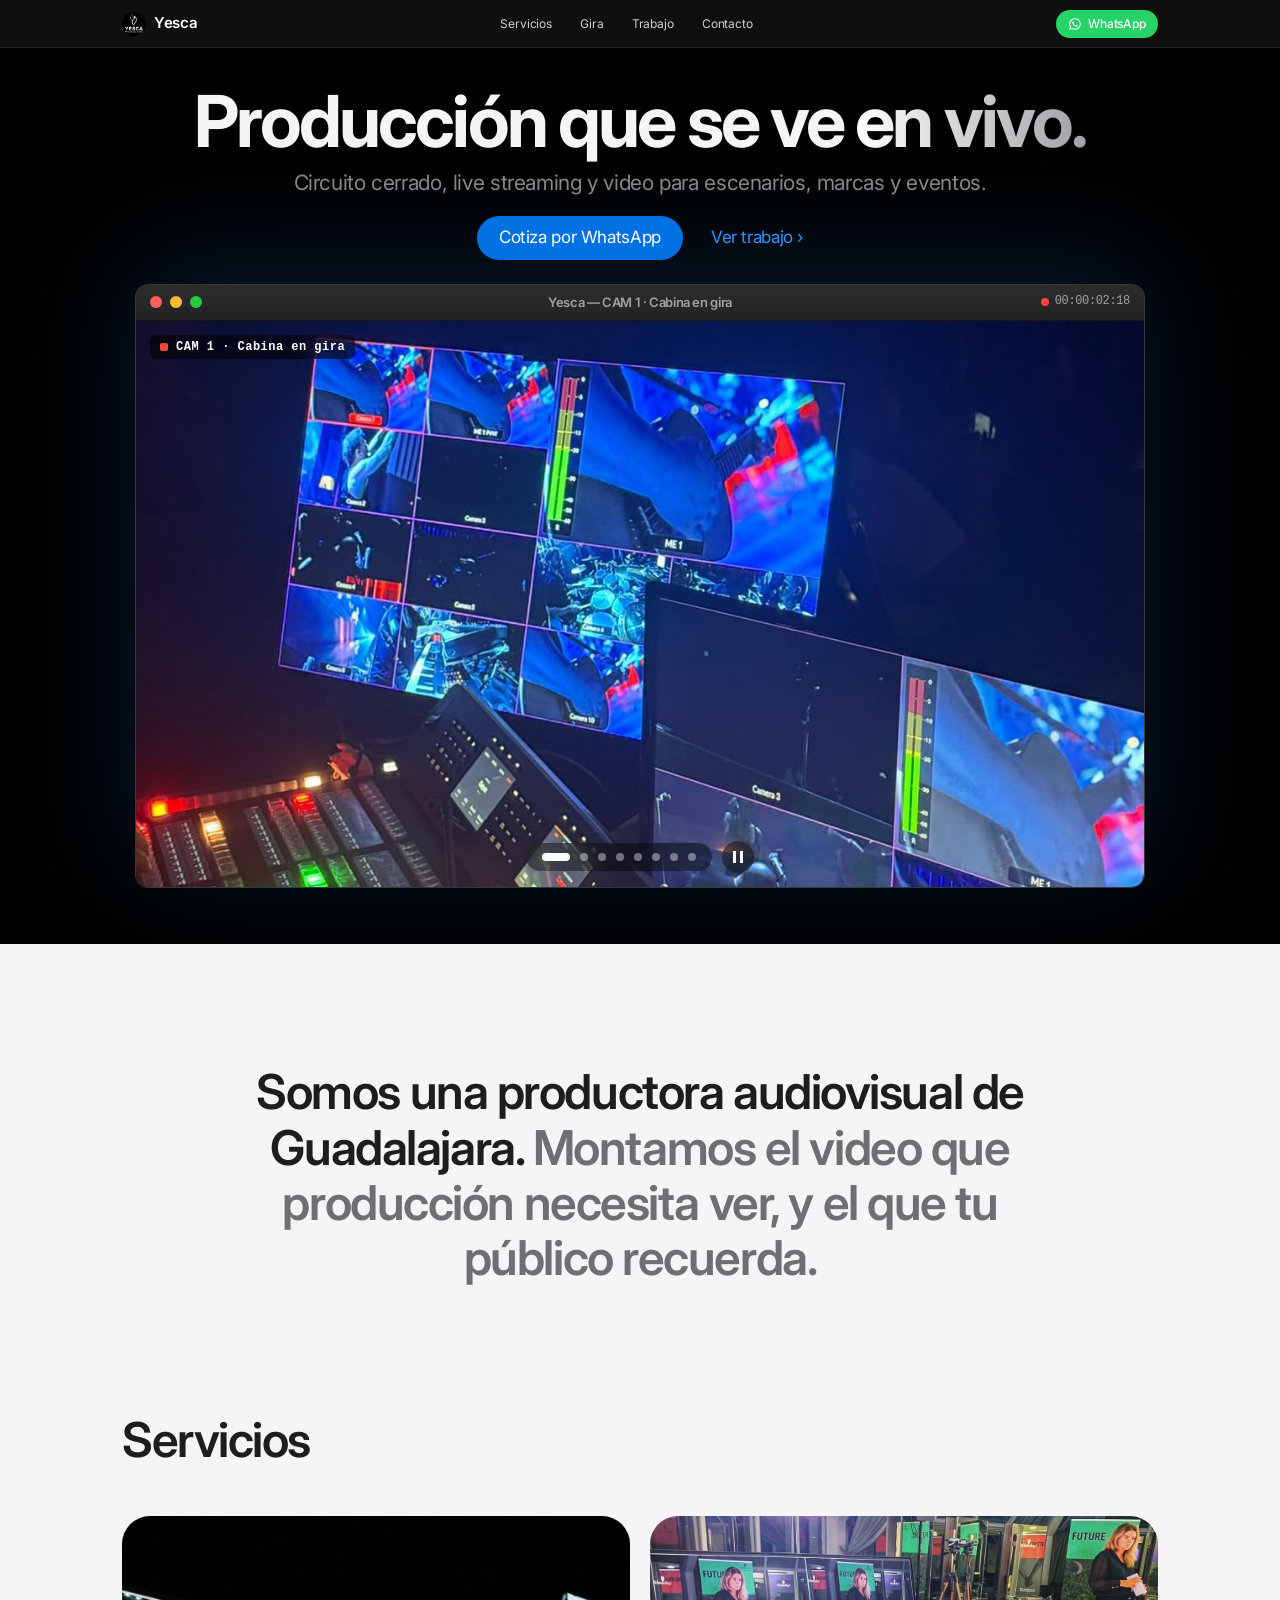
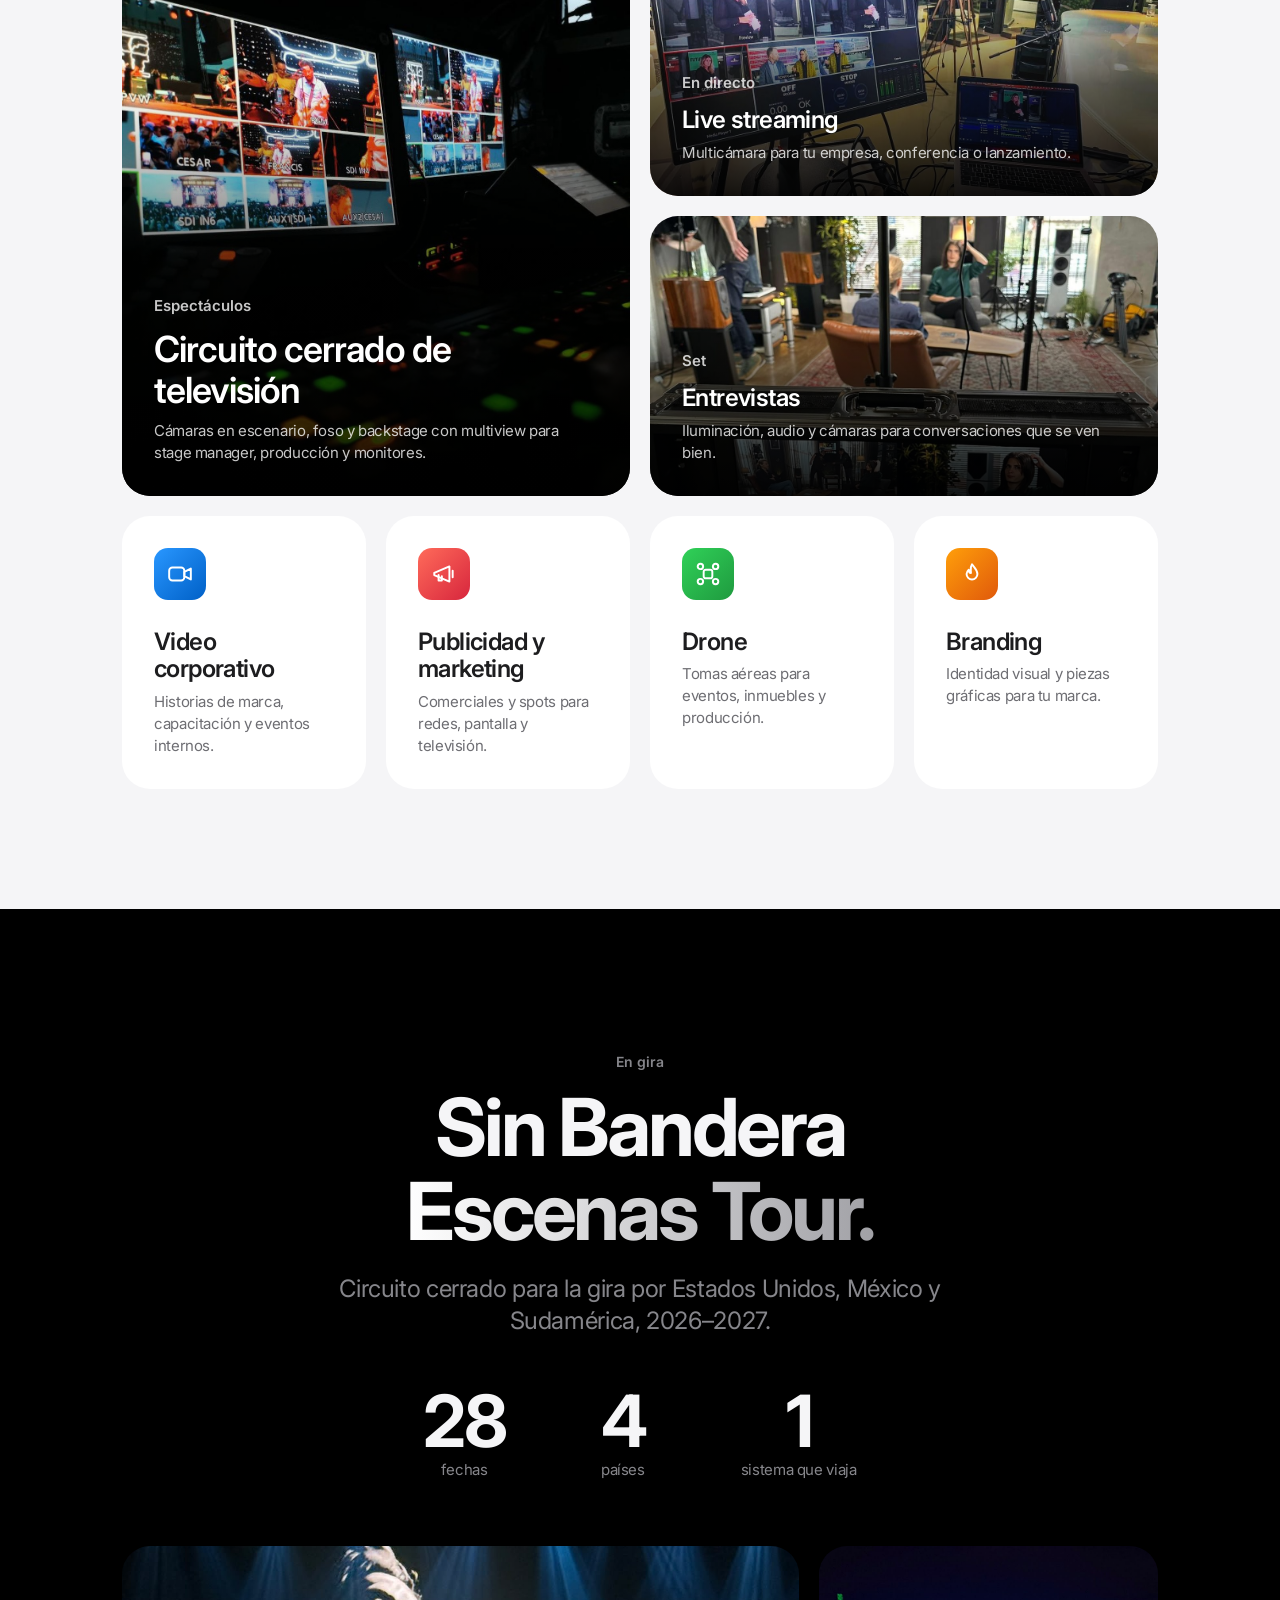
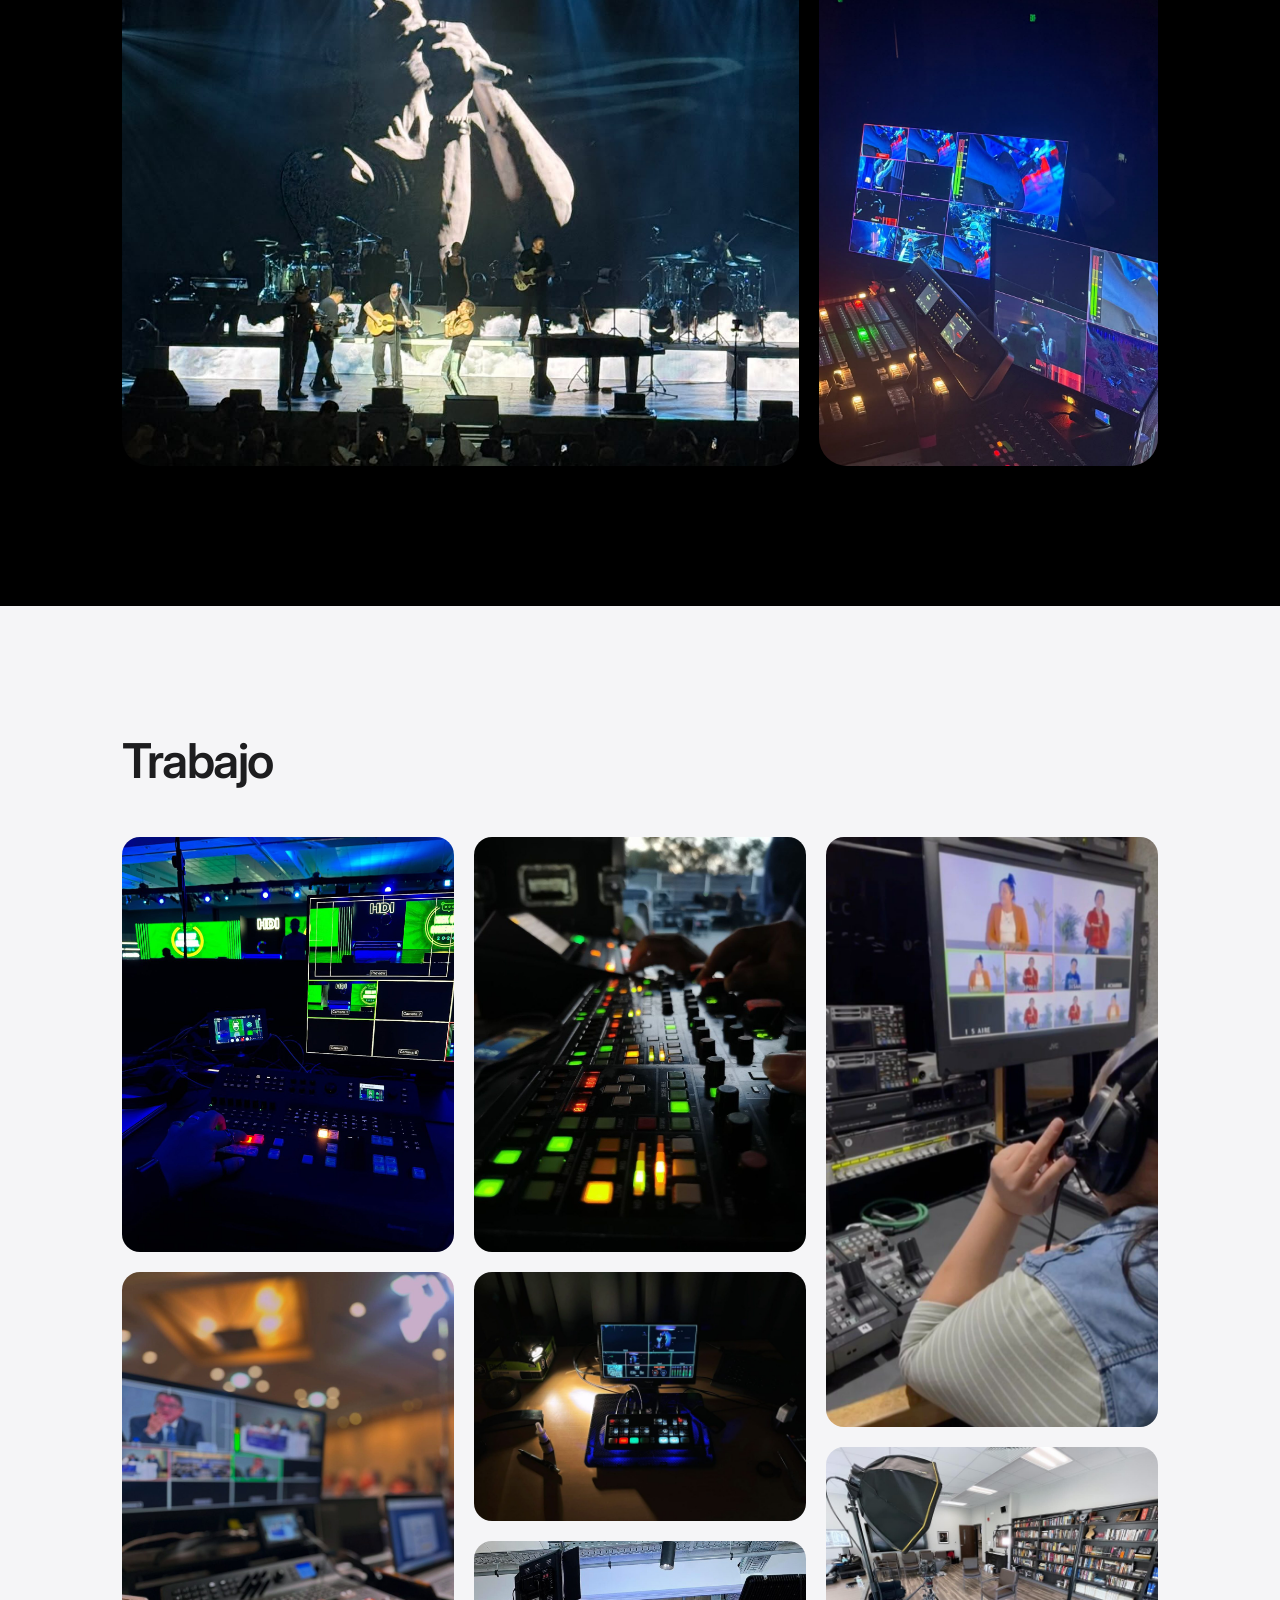
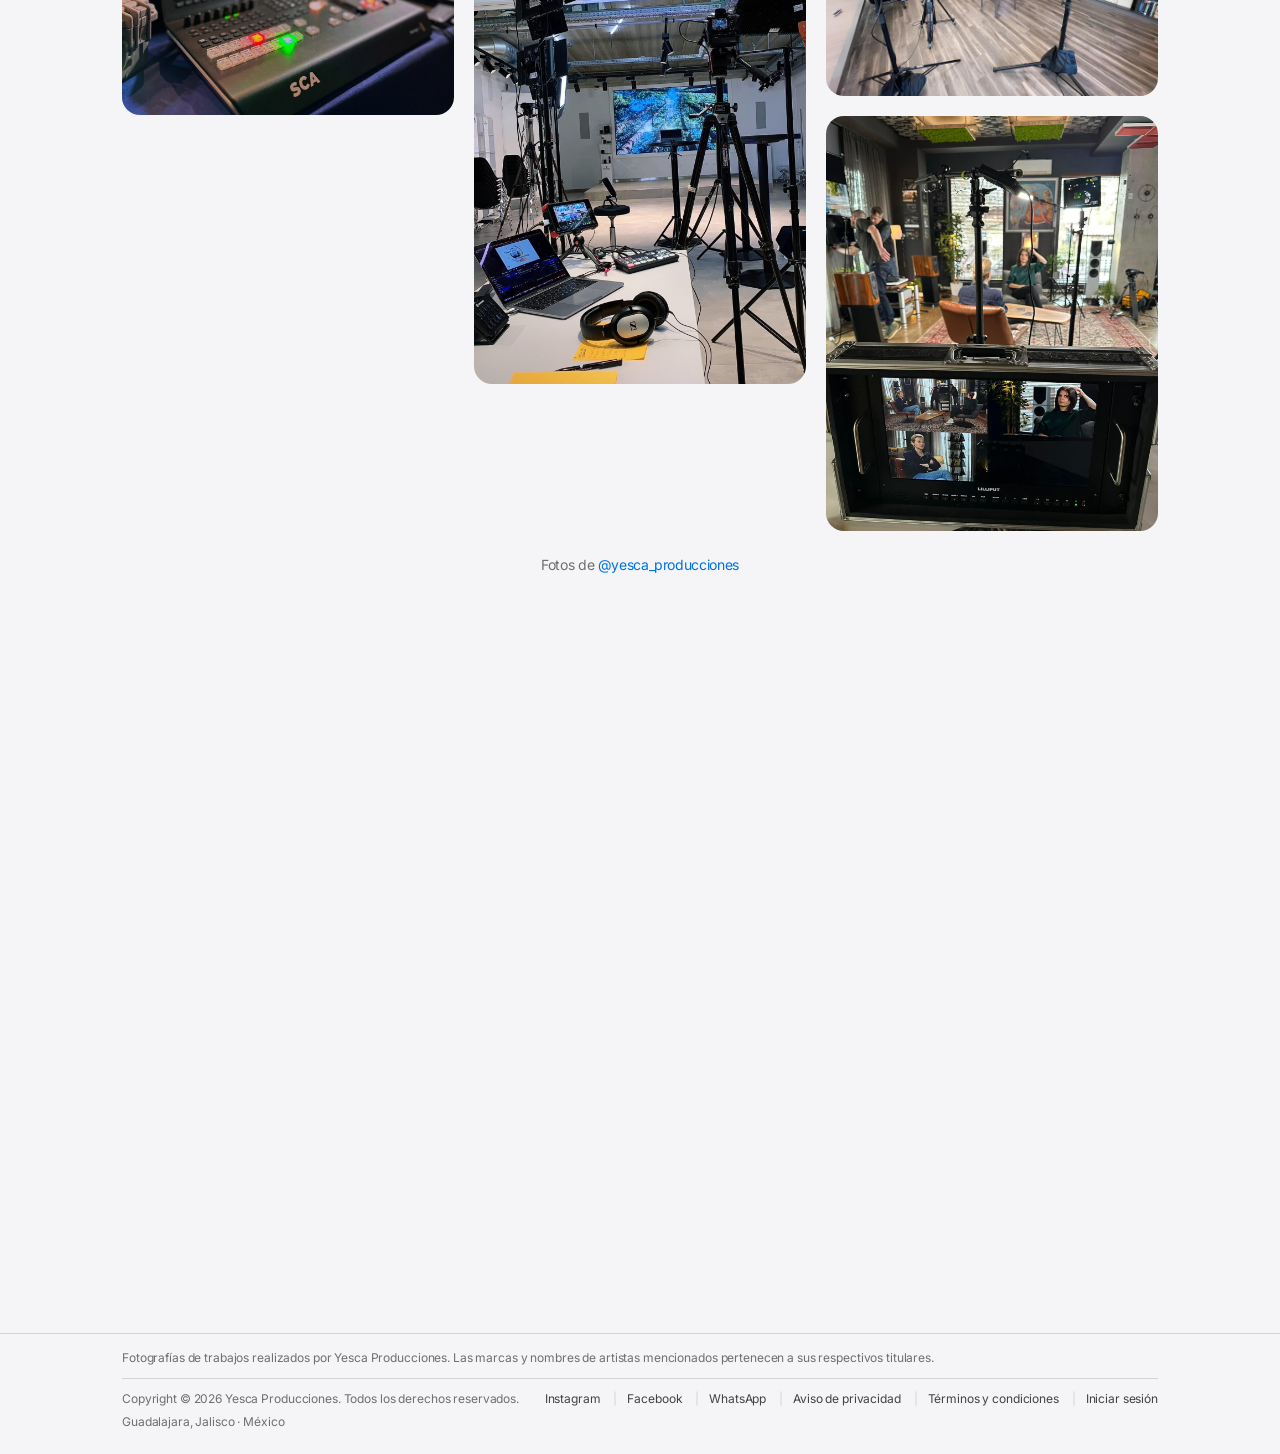
==== index.html @ e550a625 "Publicar con GitHub Actions y dominio sin www Co-Authored-By: Claude Opus 5.5 <noreply@anthropic.com" ====
<!doctype html>
<html lang="es">
<head>
  <meta charset="utf-8">
  <meta name="viewport" content="width=device-width, initial-scale=1">
  <title>Yesca Producciones · Producción audiovisual en Guadalajara</title>
  <meta name="description" content="Circuito cerrado de televisión, live streaming, video corporativo, publicidad, entrevistas y drone. Guadalajara, Jalisco.">
  <link rel="icon" href="/static/img/ig/logo.jpg">
  <meta property="og:type" content="website">
  <meta property="og:site_name" content="Yesca Producciones">
  <meta property="og:locale" content="es_MX">
  <meta property="og:title" content="Yesca Producciones · Producción que se ve en vivo">
  <meta property="og:description" content="Circuito cerrado de televisión, live streaming, video corporativo, publicidad, entrevistas y drone. Guadalajara, Jalisco.">
  <meta property="og:url" content="https://yescaproducciones.com/">
  <meta property="og:image" content="https://yescaproducciones.com/static/img/og.jpg">
  <meta property="og:image:width" content="1200">
  <meta property="og:image:height" content="630">
  <meta property="og:image:alt" content="Yesca Producciones: producción que se ve en vivo">
  <meta name="twitter:card" content="summary_large_image">
  <meta name="theme-color" content="#000000">
  <link rel="apple-touch-icon" href="/static/img/apple-touch-icon.png">
  <link rel="preconnect" href="https://fonts.googleapis.com">
  <link rel="preconnect" href="https://fonts.gstatic.com" crossorigin>
  <link href="https://fonts.googleapis.com/css2?family=Inter:wght@400;500;600;700&display=swap" rel="stylesheet">
  <link rel="stylesheet" href="/static/css/sitio.css">
  <script>document.documentElement.classList.add("js")</script>
</head>
<body>



<header class="nav">
  <div class="nav-in">
    <a class="nav-marca" href="#inicio">
      <img src="/static/img/ig/logo.jpg" alt="" width="24" height="24">
      <span>Yesca</span>
    </a>
    <nav class="nav-links" aria-label="Secciones">
      <a href="#servicios">Servicios</a>
      <a href="#gira">Gira</a>
      <a href="#trabajo">Trabajo</a>
      <a href="#contacto">Contacto</a>
    </nav>
    <div class="nav-derecha">
      <a class="nav-whatsapp" href="https://wa.me/523310732622?text=Hola%20Yesca%2C%20quiero%20cotizar%20un%20proyecto." target="_blank" rel="noopener"><svg viewBox="0 0 24 24" aria-hidden="true"><path d="M12 2a10 10 0 0 0-8.6 15.1L2 22l5-1.3A10 10 0 1 0 12 2zm0 18.2a8.2 8.2 0 0 1-4.2-1.2l-.3-.2-3 .8.8-2.9-.2-.3A8.2 8.2 0 1 1 12 20.2zm4.5-6.1c-.2-.1-1.5-.7-1.7-.8-.2-.1-.4-.1-.6.1l-.8 1c-.1.2-.3.2-.5.1a6.7 6.7 0 0 1-3.3-2.9c-.3-.4.2-.4.7-1.3.1-.2 0-.3 0-.4l-.8-1.8c-.2-.5-.4-.4-.6-.4h-.5c-.2 0-.4.1-.6.3-.2.2-.8.8-.8 2s.9 2.3 1 2.5c.1.2 1.7 2.6 4.1 3.6 1.5.7 2.1.7 2.9.6.5-.1 1.5-.6 1.7-1.2.2-.6.2-1.1.1-1.2l-.3-.2z"/></svg><span>WhatsApp</span></a>
    </div>
  </div>
</header>

<main id="inicio">

  <!-- Portada -->
  <section class="hero oscuro">
    <h1 class="revelar">Producción que se ve <span class="degradado">en vivo.</span></h1>
    <p class="hero-sub revelar">Circuito cerrado, live streaming y video para escenarios, marcas y eventos.</p>
    <div class="ctas revelar">
      <a class="pastilla-azul" href="https://wa.me/523310732622?text=Hola%20Yesca%2C%20quiero%20cotizar%20un%20proyecto." target="_blank" rel="noopener">Cotiza por WhatsApp</a>
      <a class="enlace-flecha" href="#trabajo">Ver trabajo</a>
    </div>

    
    
    <figure class="ventana revelar">
      <div class="ventana-barra">
        <span class="semaforo"><i></i><i></i><i></i></span>
        <span class="ventana-titulo">Yesca — <span id="cam-titulo">CAM 1 · Cabina en gira</span></span>
        <span class="ventana-rec"><span class="rec"></span> <span id="tc">00:00:00:00</span></span>
      </div>
      <div class="carrusel" id="carrusel" aria-roledescription="carrusel" aria-label="Trabajos de Yesca">
        
          <figure class="toma activa" data-cam="CAM 1 · Cabina en gira" aria-roledescription="diapositiva" aria-label="1 de 8">
            <img src="/static/img/gira/control.jpg" alt="Switcher de video y multiview con las cámaras del show, en la cabina de la gira" style="object-position: center 57%" loading=eager fetchpriority=high>
            <figcaption class="toma-etiqueta"><span class="tally"></span>CAM 1 · Cabina en gira</figcaption>
          </figure>
        
          <figure class="toma " data-cam="CAM 2 · En vivo" aria-roledescription="diapositiva" aria-label="2 de 8">
            <img src="/static/img/gira/escenario.jpg" alt="Concierto en arena con camarógrafo de Yesca frente al escenario" style="object-position: center 65%" loading=lazy>
            <figcaption class="toma-etiqueta"><span class="tally"></span>CAM 2 · En vivo</figcaption>
          </figure>
        
          <figure class="toma " data-cam="CAM 3 · Escenario" aria-roledescription="diapositiva" aria-label="3 de 8">
            <img src="/static/img/ig/23.jpg" alt="Laptop con el logo de Yesca frente a un escenario de concierto" style="object-position: center 60%" loading=lazy>
            <figcaption class="toma-etiqueta"><span class="tally"></span>CAM 3 · Escenario</figcaption>
          </figure>
        
          <figure class="toma " data-cam="CAM 4 · Teatro" aria-roledescription="diapositiva" aria-label="4 de 8">
            <img src="/static/img/ig/05.jpg" alt="Cámaras montadas frente a un escenario iluminado en azul" style="object-position: center 45%" loading=lazy>
            <figcaption class="toma-etiqueta"><span class="tally"></span>CAM 4 · Teatro</figcaption>
          </figure>
        
          <figure class="toma " data-cam="CAM 5 · Multiview" aria-roledescription="diapositiva" aria-label="5 de 8">
            <img src="/static/img/ig/14.jpg" alt="Monitores con multiview de un concierto en cabina" style="object-position: center 40%" loading=lazy>
            <figcaption class="toma-etiqueta"><span class="tally"></span>CAM 5 · Multiview</figcaption>
          </figure>
        
          <figure class="toma " data-cam="CAM 6 · Estructura" aria-roledescription="diapositiva" aria-label="6 de 8">
            <img src="/static/img/ig/20.jpg" alt="Cámara montada en la estructura de un escenario al aire libre" style="object-position: center 55%" loading=lazy>
            <figcaption class="toma-etiqueta"><span class="tally"></span>CAM 6 · Estructura</figcaption>
          </figure>
        
          <figure class="toma " data-cam="CAM 7 · Switcher" aria-roledescription="diapositiva" aria-label="7 de 8">
            <img src="/static/img/ig/09.jpg" alt="Switcher de video y multiview en un evento" style="object-position: center 50%" loading=lazy>
            <figcaption class="toma-etiqueta"><span class="tally"></span>CAM 7 · Switcher</figcaption>
          </figure>
        
          <figure class="toma " data-cam="CAM 8 · Streaming" aria-roledescription="diapositiva" aria-label="8 de 8">
            <img src="/static/img/ig/26.jpg" alt="Transmisión en vivo con monitores y laptop" style="object-position: center 50%" loading=lazy>
            <figcaption class="toma-etiqueta"><span class="tally"></span>CAM 8 · Streaming</figcaption>
          </figure>
        
        <div class="carrusel-control">
          <div class="puntos" role="tablist" aria-label="Elegir foto">
            <button role="tab" aria-label="Foto 1" class="activo"></button><button role="tab" aria-label="Foto 2" class=""></button><button role="tab" aria-label="Foto 3" class=""></button><button role="tab" aria-label="Foto 4" class=""></button><button role="tab" aria-label="Foto 5" class=""></button><button role="tab" aria-label="Foto 6" class=""></button><button role="tab" aria-label="Foto 7" class=""></button><button role="tab" aria-label="Foto 8" class=""></button>
          </div>
          <button class="pausa" id="pausa" aria-label="Pausar el carrusel"><span class="icono-pausa"></span></button>
        </div>
        <button class="carrusel-flecha izq" aria-label="Foto anterior">‹</button>
        <button class="carrusel-flecha der" aria-label="Foto siguiente">›</button>
      </div>
    </figure>
  </section>

  <!-- Declaración -->
  <section class="claro declaracion">
    <p class="revelar">Somos una productora audiovisual de Guadalajara.
      <span class="gris">Montamos el video que producción necesita ver,
      y el que tu público recuerda.</span></p>
  </section>

  <!-- Servicios en mosaico -->
  <section class="claro" id="servicios">
    <div class="contenedor">
      <h2 class="titulo-seccion revelar">Servicios</h2>
      <div class="bento">
        <article class="celda grande foto revelar" style="--foto:url('/static/img/ig/14.jpg')">
          <div class="celda-texto">
            <p class="ceja">Espectáculos</p>
            <h3>Circuito cerrado de televisión</h3>
            <p>Cámaras en escenario, foso y backstage con multiview para stage manager, producción y monitores.</p>
          </div>
        </article>
        <article class="celda foto revelar" style="--foto:url('/static/img/ig/26.jpg')">
          <div class="celda-texto">
            <p class="ceja">En directo</p>
            <h3>Live streaming</h3>
            <p>Multicámara para tu empresa, conferencia o lanzamiento.</p>
          </div>
        </article>
        <article class="celda foto revelar" style="--foto:url('/static/img/ig/10.jpg')">
          <div class="celda-texto">
            <p class="ceja">Set</p>
            <h3>Entrevistas</h3>
            <p>Iluminación, audio y cámaras para conversaciones que se ven bien.</p>
          </div>
        </article>
        <article class="celda icono revelar">
          <span class="glifo" aria-hidden="true">
            <svg viewBox="0 0 24 24"><rect x="2" y="6" width="14" height="12" rx="3"/><path d="M16 10l6-3v10l-6-3z"/></svg>
          </span>
          <h3>Video corporativo</h3>
          <p>Historias de marca, capacitación y eventos internos.</p>
        </article>
        <article class="celda icono revelar">
          <span class="glifo" aria-hidden="true">
            <svg viewBox="0 0 24 24"><path d="M3 11l14-6v14L3 13z"/><path d="M7 13v5h3v-4"/><path d="M20 9v6"/></svg>
          </span>
          <h3>Publicidad y marketing</h3>
          <p>Comerciales y spots para redes, pantalla y televisión.</p>
        </article>
        <article class="celda icono revelar">
          <span class="glifo" aria-hidden="true">
            <svg viewBox="0 0 24 24"><circle cx="5" cy="5" r="2.5"/><circle cx="19" cy="5" r="2.5"/><circle cx="5" cy="19" r="2.5"/><circle cx="19" cy="19" r="2.5"/><rect x="8" y="8" width="8" height="8" rx="2"/></svg>
          </span>
          <h3>Drone</h3>
          <p>Tomas aéreas para eventos, inmuebles y producción.</p>
        </article>
        <article class="celda icono revelar">
          <span class="glifo" aria-hidden="true">
            <svg viewBox="0 0 24 24"><path d="M12 3c2 3 5 5 5 9a5 5 0 0 1-10 0c0-2 1-3 2-4 0 2 1 3 2 3 0-3-1-5 1-8z"/></svg>
          </span>
          <h3>Branding</h3>
          <p>Identidad visual y piezas gráficas para tu marca.</p>
        </article>
      </div>
    </div>
  </section>

  <!-- Gira -->
  <!-- BORRADOR: confirmar con Judith que se puede mencionar al artista -->
  <section class="oscuro gira" id="gira">
    <div class="contenedor">
      <p class="ceja revelar">En gira</p>
      <h2 class="titulo-grande revelar">Sin Bandera<br><span class="degradado">Escenas Tour.</span></h2>
      <p class="hero-sub revelar">Circuito cerrado para la gira por Estados Unidos, México y Sudamérica, 2026–2027.</p>
      <div class="cifras revelar">
        <div><b>28</b><span>fechas</span></div>
        <div><b>4</b><span>países</span></div>
        <div><b>1</b><span>sistema que viaja</span></div>
      </div>
      <div class="gira-fotos">
        <img class="revelar" src="/static/img/gira/escenario.jpg" alt="Concierto en arena con camarógrafo de Yesca frente al escenario" loading="lazy" style="object-position: center 62%">
        <img class="revelar" src="/static/img/gira/control.jpg" alt="Cabina de la gira: switcher y multiview con las cámaras del show" loading="lazy" style="object-position: center 78%">
      </div>
    </div>
  </section>

  <!-- Galería -->
  <section class="claro" id="trabajo">
    <div class="contenedor">
      <h2 class="titulo-seccion revelar">Trabajo</h2>
      <div class="galeria">
        
          <button class="foto revelar" data-src="/static/img/ig/09.jpg" aria-label="Ampliar: Switcher y multiview en cabina">
            <img src="/static/img/ig/09.jpg" alt="Switcher y multiview en cabina" loading="lazy">
          </button>
        
          <button class="foto revelar" data-src="/static/img/ig/02.jpg" aria-label="Ampliar: Switcher de video en producción de un evento">
            <img src="/static/img/ig/02.jpg" alt="Switcher de video en producción de un evento" loading="lazy">
          </button>
        
          <button class="foto revelar" data-src="/static/img/ig/15.jpg" aria-label="Ampliar: Consola iluminada durante un show">
            <img src="/static/img/ig/15.jpg" alt="Consola iluminada durante un show" loading="lazy">
          </button>
        
          <button class="foto revelar" data-src="/static/img/ig/04.jpg" aria-label="Ampliar: Control de video en penumbra">
            <img src="/static/img/ig/04.jpg" alt="Control de video en penumbra" loading="lazy">
          </button>
        
          <button class="foto revelar" data-src="/static/img/ig/06.jpg" aria-label="Ampliar: Set de grabación en estudio">
            <img src="/static/img/ig/06.jpg" alt="Set de grabación en estudio" loading="lazy">
          </button>
        
          <button class="foto revelar" data-src="/static/img/ig/19.jpg" aria-label="Ampliar: Operador con audífonos frente al multiview">
            <img src="/static/img/ig/19.jpg" alt="Operador con audífonos frente al multiview" loading="lazy">
          </button>
        
          <button class="foto revelar" data-src="/static/img/ig/12.jpg" aria-label="Ampliar: Set de entrevista en biblioteca">
            <img src="/static/img/ig/12.jpg" alt="Set de entrevista en biblioteca" loading="lazy">
          </button>
        
          <button class="foto revelar" data-src="/static/img/ig/10.jpg" aria-label="Ampliar: Grabación de entrevista con monitor de campo">
            <img src="/static/img/ig/10.jpg" alt="Grabación de entrevista con monitor de campo" loading="lazy">
          </button>
        
      </div>
      <p class="pie-galeria revelar">Fotos de <a href="https://www.instagram.com/yesca_producciones/" target="_blank" rel="noopener">@yesca_producciones</a></p>
    </div>
  </section>

  <!-- Contacto -->
  <section class="claro contacto" id="contacto">
    <div class="contenedor angosto">
      <h2 class="titulo-grande revelar">Hagamos algo<br>que se vea.</h2>
      <p class="hero-sub contacto-sub revelar">Cuéntanos fecha, lugar y qué necesitas. Te respondemos con una cotización.</p>
      <div class="contacto-botones revelar">
        <a class="pastilla-azul" href="https://wa.me/523310732622?text=Hola%20Yesca%2C%20quiero%20cotizar%20un%20proyecto." target="_blank" rel="noopener">Escríbenos por WhatsApp</a>
        <a class="enlace-flecha azul" href="tel:+523310732622">Llamar al 33 1073 2622</a>
      </div>
      <ul class="redes revelar" aria-label="Redes sociales y contacto">
        <li><a href="https://wa.me/523310732622?text=Hola%20Yesca%2C%20quiero%20cotizar%20un%20proyecto." target="_blank" rel="noopener" aria-label="WhatsApp">
          <svg viewBox="0 0 24 24" aria-hidden="true"><path d="M12 2a10 10 0 0 0-8.6 15.1L2 22l5-1.3A10 10 0 1 0 12 2zm0 18.2a8.2 8.2 0 0 1-4.2-1.2l-.3-.2-3 .8.8-2.9-.2-.3A8.2 8.2 0 1 1 12 20.2zm4.5-6.1c-.2-.1-1.5-.7-1.7-.8-.2-.1-.4-.1-.6.1l-.8 1c-.1.2-.3.2-.5.1a6.7 6.7 0 0 1-3.3-2.9c-.3-.4.2-.4.7-1.3.1-.2 0-.3 0-.4l-.8-1.8c-.2-.5-.4-.4-.6-.4h-.5c-.2 0-.4.1-.6.3-.2.2-.8.8-.8 2s.9 2.3 1 2.5c.1.2 1.7 2.6 4.1 3.6 1.5.7 2.1.7 2.9.6.5-.1 1.5-.6 1.7-1.2.2-.6.2-1.1.1-1.2l-.3-.2z"/></svg>
          <span>WhatsApp</span></a></li>
        <li><a href="https://www.instagram.com/yesca_producciones/" target="_blank" rel="noopener" aria-label="Instagram">
          <svg viewBox="0 0 24 24" aria-hidden="true"><path d="M12 2.2c3.2 0 3.6 0 4.8.1 3.3.1 4.8 1.7 4.9 4.9.1 1.3.1 1.6.1 4.8s0 3.6-.1 4.8c-.1 3.2-1.7 4.8-4.9 4.9-1.3.1-1.6.1-4.8.1s-3.6 0-4.8-.1c-3.3-.1-4.8-1.7-4.9-4.9C2.2 15.6 2.2 15.2 2.2 12s0-3.6.1-4.8C2.4 3.9 3.9 2.4 7.2 2.3 8.4 2.2 8.8 2.2 12 2.2zM12 0C8.7 0 8.3 0 7.1.1 2.7.3.3 2.7.1 7.1 0 8.3 0 8.7 0 12s0 3.7.1 4.9c.2 4.4 2.6 6.8 7 7 1.2.1 1.6.1 4.9.1s3.7 0 4.9-.1c4.4-.2 6.8-2.6 7-7 .1-1.2.1-1.6.1-4.9s0-3.7-.1-4.9c-.2-4.4-2.6-6.8-7-7C15.7 0 15.3 0 12 0zm0 5.8a6.2 6.2 0 1 0 0 12.4 6.2 6.2 0 0 0 0-12.4zM12 16a4 4 0 1 1 0-8 4 4 0 0 1 0 8zm6.4-11.8a1.4 1.4 0 1 0 0 2.9 1.4 1.4 0 0 0 0-2.9z"/></svg>
          <span>Instagram</span></a></li>
        <li><a href="https://www.facebook.com/yescaproducciones" target="_blank" rel="noopener" aria-label="Facebook">
          <svg viewBox="0 0 24 24" aria-hidden="true"><path d="M24 12a12 12 0 1 0-13.9 11.9v-8.4h-3V12h3V9.4c0-3 1.8-4.7 4.5-4.7 1.3 0 2.7.2 2.7.2v3h-1.5c-1.5 0-2 .9-2 1.9V12h3.4l-.5 3.5h-2.9v8.4A12 12 0 0 0 24 12z"/></svg>
          <span>Facebook</span></a></li>
        <li><a href="mailto:yescaprod@gmail.com" aria-label="Correo">
          <svg viewBox="0 0 24 24" aria-hidden="true"><path d="M3 5h18a1 1 0 0 1 1 1v12a1 1 0 0 1-1 1H3a1 1 0 0 1-1-1V6a1 1 0 0 1 1-1zm9 7.2L4 7.3V17h16V7.3l-8 4.9zM4.9 7l7.1 4.3L19.1 7H4.9z"/></svg>
          <span>yescaprod@gmail.com</span></a></li>
      </ul>
    </div>
  </section>
</main>

<footer class="pie">
  <div class="contenedor">
    <p class="pie-nota">Fotografías de trabajos realizados por Yesca Producciones. Las marcas y nombres de artistas mencionados pertenecen a sus respectivos titulares.</p>
    <div class="pie-fila">
      <span>Copyright © 2026 Yesca Producciones. Todos los derechos reservados.</span>
      <span class="pie-legales">
        <a href="https://www.instagram.com/yesca_producciones/" target="_blank" rel="noopener">Instagram</a>
        <a href="https://www.facebook.com/yescaproducciones" target="_blank" rel="noopener">Facebook</a>
        <a href="https://wa.me/523310732622?text=Hola%20Yesca%2C%20quiero%20cotizar%20un%20proyecto." target="_blank" rel="noopener">WhatsApp</a>
        <a href="/privacidad">Aviso de privacidad</a>
        <a href="/terminos">Términos y condiciones</a>
        <a href="https://judithzepeda.pythonanywhere.com/login">Iniciar sesión</a>
      </span>
    </div>
    <p class="pie-lugar">Guadalajara, Jalisco · México</p>
  </div>
</footer>

<a class="wa-flotante" href="https://wa.me/523310732622?text=Hola%20Yesca%2C%20quiero%20cotizar%20un%20proyecto." target="_blank" rel="noopener" aria-label="Escríbenos por WhatsApp"><svg viewBox="0 0 24 24" aria-hidden="true"><path d="M12 2a10 10 0 0 0-8.6 15.1L2 22l5-1.3A10 10 0 1 0 12 2zm0 18.2a8.2 8.2 0 0 1-4.2-1.2l-.3-.2-3 .8.8-2.9-.2-.3A8.2 8.2 0 1 1 12 20.2zm4.5-6.1c-.2-.1-1.5-.7-1.7-.8-.2-.1-.4-.1-.6.1l-.8 1c-.1.2-.3.2-.5.1a6.7 6.7 0 0 1-3.3-2.9c-.3-.4.2-.4.7-1.3.1-.2 0-.3 0-.4l-.8-1.8c-.2-.5-.4-.4-.6-.4h-.5c-.2 0-.4.1-.6.3-.2.2-.8.8-.8 2s.9 2.3 1 2.5c.1.2 1.7 2.6 4.1 3.6 1.5.7 2.1.7 2.9.6.5-.1 1.5-.6 1.7-1.2.2-.6.2-1.1.1-1.2l-.3-.2z"/></svg></a>

<dialog class="visor" id="visor">
  <img alt="">
  <button class="visor-cerrar" aria-label="Cerrar">✕</button>
</dialog>

<script>
  // Aparición suave al hacer scroll.
  const io = new IntersectionObserver(es => es.forEach(e => {
    if (e.isIntersecting) { e.target.classList.add('visto'); io.unobserve(e.target); }
  }), { threshold: 0.12 });
  document.querySelectorAll('.revelar').forEach(el => io.observe(el));

  // Timecode de la ventana, 30 fps.
  const tc = document.getElementById('tc');
  const t0 = performance.now();
  const dos = n => String(n).padStart(2, '0');
  (function tick() {
    const f = Math.floor((performance.now() - t0) / (1000 / 30)), s = Math.floor(f / 30);
    tc.textContent = `${dos(Math.floor(s / 3600))}:${dos(Math.floor(s / 60) % 60)}:${dos(s % 60)}:${dos(f % 30)}`;
    requestAnimationFrame(tick);
  })();

  // Que la ventana con la foto quepa entera en la primera pantalla, como en
  // apple.com: su ancho sale de la altura que queda libre (16:9 + barra).
  (() => {
    const v = document.querySelector('.ventana');
    function ajustar() {
      let top = 0;
      for (let e = v; e; e = e.offsetParent) top += e.offsetTop;   // sin el transform de la animación
      const libre = innerHeight - top - 36 - 12;                     // barra de la ventana y un respiro
      const ancho = Math.max(300, Math.min(1120, v.parentElement.clientWidth - 44, libre * 16 / 9));
      v.style.maxWidth = ancho + 'px';
    }
    ajustar();
    addEventListener('resize', ajustar);
    // La tipografía web llega después y empuja el texto: se recalcula.
    addEventListener('load', ajustar);
    if (document.fonts) document.fonts.ready.then(ajustar);
  })();

  // Carrusel del monitor de programa: corre solo, fundido cada 5 s, con
  // flechas, puntos, deslizar en celular y botón de pausa. Solo se detiene
  // con el botón. No se mira document.hidden al arrancar: los navegadores
  // dentro de otras apps (y algunos paneles) se reportan ocultos aunque se vean.
  (() => {
    const caja = document.getElementById('carrusel');
    const tomas = [...caja.querySelectorAll('.toma')];
    const puntos = [...document.querySelectorAll('.puntos button')];
    const titulo = document.getElementById('cam-titulo');
    const pausa = document.getElementById('pausa');
    let i = 0, timer = null, pausado = false;

    function ir(n) {
      tomas[i].classList.remove('activa'); puntos[i].classList.remove('activo');
      puntos[i].setAttribute('aria-selected', 'false');
      i = (n + tomas.length) % tomas.length;
      tomas[i].classList.add('activa'); puntos[i].classList.add('activo');
      puntos[i].setAttribute('aria-selected', 'true');
      titulo.textContent = tomas[i].dataset.cam;
      programar();
    }
    function programar() {
      clearTimeout(timer);
      if (!pausado) timer = setTimeout(() => ir(i + 1), 5000);
    }
    function marcarPausa() {
      pausa.classList.toggle('en-pausa', pausado);
      pausa.setAttribute('aria-label', pausado ? 'Reanudar el carrusel' : 'Pausar el carrusel');
    }
    caja.querySelector('.izq').onclick = () => ir(i - 1);
    caja.querySelector('.der').onclick = () => ir(i + 1);
    puntos.forEach((p, k) => p.onclick = () => ir(k));
    pausa.onclick = () => { pausado = !pausado; marcarPausa(); programar(); };
    document.addEventListener('visibilitychange', () => document.hidden ? clearTimeout(timer) : programar());
    let x0 = null;
    caja.addEventListener('touchstart', e => { x0 = e.touches[0].clientX; }, { passive: true });
    caja.addEventListener('touchend', e => {
      if (x0 === null) return;
      const dx = e.changedTouches[0].clientX - x0; x0 = null;
      if (Math.abs(dx) > 40) ir(i + (dx < 0 ? 1 : -1));
    });
    caja.addEventListener('keydown', e => {
      if (e.key === 'ArrowLeft') ir(i - 1);
      if (e.key === 'ArrowRight') ir(i + 1);
    });
    marcarPausa(); programar();
  })();

  // Visor de fotos.
  const visor = document.getElementById('visor');
  document.querySelectorAll('.galeria .foto').forEach(b => b.addEventListener('click', () => {
    visor.querySelector('img').src = b.dataset.src;
    visor.querySelector('img').alt = b.querySelector('img').alt;
    visor.showModal();
  }));
  visor.addEventListener('click', () => visor.close());
</script>
</body>
</html>
---- static/css/sitio.css ----
/* Yesca Producciones — sitio público.
   Lenguaje de las páginas de producto de Apple: secciones que alternan
   negro y gris claro, titulares grandes y apretados, esquinas amplias,
   barra translúcida y un solo azul para las acciones. */

:root {
  --negro: #000;
  --grafito: #161617;
  --claro: #f5f5f7;
  --blanco: #fff;
  --tinta: #1d1d1f;
  --tinta-2: #6e6e73;
  --tinta-osc: #f5f5f7;
  --tinta-osc-2: #86868b;
  --azul: #0071e3;
  --azul-osc: #2997ff;
  --rojo: #ff453a;
  --radio-xl: 28px;
  --radio-l: 18px;
  --ancho: 1080px;
  --fuente: -apple-system, BlinkMacSystemFont, "SF Pro Display", "SF Pro Text", Inter, "Helvetica Neue", sans-serif;
}

* { box-sizing: border-box; }
html { scroll-behavior: smooth; scroll-padding-top: 56px; -webkit-text-size-adjust: 100%; }
body {
  margin: 0; background: var(--negro); color: var(--tinta);
  font: 17px/1.47 var(--fuente); letter-spacing: -0.022em;
  -webkit-font-smoothing: antialiased;
}
img { display: block; max-width: 100%; }
a { color: inherit; }
h1, h2, h3, p { margin: 0; }

.contenedor { max-width: var(--ancho); margin: 0 auto; padding: 0 22px; }
.contenedor.angosto { max-width: 760px; text-align: center; }
.oscuro { background: var(--negro); color: var(--tinta-osc); }
.claro { background: var(--claro); }
.gris { color: var(--tinta-2); }

/* ---------- barra ---------- */
.nav {
  position: fixed; inset: 0 0 auto; z-index: 20; height: 48px;
  background: rgba(22, 22, 23, .72);
  -webkit-backdrop-filter: saturate(180%) blur(20px);
  backdrop-filter: saturate(180%) blur(20px);
  border-bottom: 1px solid rgba(255, 255, 255, .08);
}
.nav-in {
  max-width: var(--ancho); height: 100%; margin: 0 auto; padding: 0 22px;
  display: flex; align-items: center; justify-content: space-between; gap: 16px;
}
.nav-marca { display: flex; align-items: center; gap: 8px; color: #fff; text-decoration: none; font-weight: 600; font-size: 15px; }
.nav-marca img { width: 24px; height: 24px; border-radius: 50%; }
.nav-links { display: flex; gap: 28px; }
.nav-links a, .nav-acceso { color: rgba(255, 255, 255, .8); text-decoration: none; font-size: 12px; letter-spacing: -0.01em; transition: color .2s; }
.nav-links a:hover, .nav-acceso:hover { color: #fff; }
.nav-derecha { display: flex; align-items: center; gap: 16px; }
.nav-whatsapp {
  display: inline-flex; align-items: center; gap: 6px; height: 28px; padding: 0 12px;
  border-radius: 980px; background: #25d366; color: #fff; text-decoration: none;
  font-size: 12px; font-weight: 500; letter-spacing: -0.01em; transition: filter .2s;
}
.nav-whatsapp:hover { filter: brightness(1.08); }
.nav-whatsapp svg { width: 14px; height: 14px; fill: currentColor; }
@media (max-width: 640px) { .nav-links { display: none; } }

/* WhatsApp flotante: solo en pantallas de celular. */
.wa-flotante {
  display: none; position: fixed; right: 16px; bottom: calc(16px + env(safe-area-inset-bottom));
  z-index: 25; width: 56px; height: 56px; border-radius: 50%; background: #25d366;
  box-shadow: 0 8px 24px rgba(0, 0, 0, .25); place-items: center;
  transition: transform .2s;
}
.wa-flotante:active { transform: scale(.92); }
.wa-flotante svg { width: 30px; height: 30px; fill: #fff; }
@media (max-width: 734px) {
  .wa-flotante { display: grid; }
  .nav-whatsapp { display: none; }   /* en celular ya está el flotante */
}

/* ---------- piezas comunes ---------- */
.ceja {
  display: inline-flex; align-items: center; gap: 8px;
  font-size: 14px; font-weight: 600; letter-spacing: 0; color: var(--tinta-osc-2);
  margin-bottom: 12px;
}
.claro .ceja { color: var(--tinta-2); }
.rec { width: 8px; height: 8px; border-radius: 50%; background: var(--rojo); display: inline-block; animation: latido 1.6s ease-in-out infinite; }
@keyframes latido { 50% { opacity: .3; } }

.degradado {
  background: linear-gradient(90deg, #fff 0%, #a1a1a6 100%);
  -webkit-background-clip: text; background-clip: text; color: transparent;
}
.titulo-seccion { font-size: clamp(32px, 5vw, 48px); font-weight: 600; letter-spacing: -0.03em; margin-bottom: 40px; }
.titulo-grande { font-size: clamp(40px, 7vw, 80px); font-weight: 700; line-height: 1.05; letter-spacing: -0.04em; }

.pastilla-azul, .pastilla-gris {
  display: inline-flex; align-items: center; height: 44px; padding: 0 22px;
  border-radius: 980px; font-size: 17px; text-decoration: none; transition: filter .2s, transform .2s;
}
.pastilla-azul { background: var(--azul); color: #fff; }
.pastilla-azul:hover { filter: brightness(1.1); }
.pastilla-gris { background: #e8e8ed; color: var(--tinta-2); }
.enlace-flecha { color: var(--azul-osc); text-decoration: none; font-size: 17px; }
.enlace-flecha::after { content: " ›"; }
.enlace-flecha:hover { text-decoration: underline; }

/* ---------- portada ---------- */
.hero { padding: 84px 22px 56px; text-align: center; overflow: hidden; }
/* Título y subtítulo en una línea en escritorio; en celular se reparten parejo. */
.hero h1 { font-size: clamp(40px, 5.6vw, 72px); font-weight: 700; line-height: 1.05; letter-spacing: -0.04em; text-wrap: balance; }
.hero .hero-sub { font-size: clamp(17px, 1.75vw, 21px); max-width: 900px; margin-top: 10px; text-wrap: balance; }
.hero-sub { font-size: clamp(19px, 2.4vw, 24px); color: var(--tinta-osc-2); max-width: 640px; margin: 20px auto 0; line-height: 1.35; }
.ctas { display: flex; gap: 28px; justify-content: center; align-items: center; margin-top: 18px; flex-wrap: wrap; }

/* ventana de macOS */
.ventana {
  max-width: 1120px; margin: 24px auto 0; border-radius: 14px; overflow: hidden; transition: max-width .2s;
  background: #1c1c1e; border: 1px solid rgba(255, 255, 255, .12);
  box-shadow: 0 -20px 120px rgba(41, 151, 255, .18), 0 40px 80px rgba(0, 0, 0, .6);
}
.ventana-barra {
  display: grid; grid-template-columns: 1fr auto 1fr; align-items: center;
  height: 36px; padding: 0 14px; background: linear-gradient(#2c2c2e, #232325);
  border-bottom: 1px solid rgba(0, 0, 0, .5); font-size: 13px; color: #a1a1a6;
}
.semaforo { display: flex; gap: 8px; }
.semaforo i { width: 12px; height: 12px; border-radius: 50%; display: block; }
.semaforo i:nth-child(1) { background: #ff5f57; }
.semaforo i:nth-child(2) { background: #febc2e; }
.semaforo i:nth-child(3) { background: #28c840; }
.ventana-titulo { font-weight: 600; }
.ventana-rec { justify-self: end; display: flex; align-items: center; gap: 6px; font-variant-numeric: tabular-nums; font-family: ui-monospace, "SF Mono", Menlo, monospace; font-size: 12px; }
/* Carrusel dentro de la ventana: las fotos se apilan y se funden. */
.carrusel { position: relative; aspect-ratio: 16 / 9; background: #000; overflow: hidden; }
.toma { position: absolute; inset: 0; margin: 0; opacity: 0; transition: opacity 1.2s ease; }
.toma.activa { opacity: 1; }
.toma img { width: 100%; height: 100%; object-fit: cover; transform: scale(1.06); transition: transform 7s ease-out; }
.toma.activa img { transform: scale(1); }
.toma-etiqueta {
  position: absolute; left: 14px; top: 14px; display: flex; align-items: center; gap: 8px;
  padding: 5px 10px; border-radius: 6px; background: rgba(0, 0, 0, .55);
  -webkit-backdrop-filter: blur(8px); backdrop-filter: blur(8px);
  color: #fff; font: 600 12px ui-monospace, "SF Mono", Menlo, monospace; letter-spacing: .04em;
}
.tally { width: 8px; height: 8px; border-radius: 2px; background: var(--rojo); }
.carrusel-flecha {
  position: absolute; top: 50%; transform: translateY(-50%); width: 44px; height: 44px; border-radius: 50%;
  border: 0; background: rgba(0, 0, 0, .45); color: #fff; font-size: 26px; line-height: 1; cursor: pointer;
  -webkit-backdrop-filter: blur(8px); backdrop-filter: blur(8px);
  opacity: 0; transition: opacity .3s, background .2s;
}
.carrusel-flecha.izq { left: 14px; }
.carrusel-flecha.der { right: 14px; }
.carrusel:hover .carrusel-flecha, .carrusel-flecha:focus-visible { opacity: 1; }
.carrusel-flecha:hover { background: rgba(0, 0, 0, .7); }
@media (hover: none) { .carrusel-flecha { display: none; } }

/* Puntos y pausa flotando sobre la foto, abajo al centro. */
.carrusel-control { position: absolute; left: 50%; bottom: 14px; transform: translateX(-50%); z-index: 2; display: flex; align-items: center; gap: 10px; }
.puntos { display: flex; gap: 10px; padding: 10px 16px; border-radius: 980px; background: rgba(0, 0, 0, .45); -webkit-backdrop-filter: blur(10px); backdrop-filter: blur(10px); }
.puntos button { width: 8px; height: 8px; padding: 0; border: 0; border-radius: 980px; background: rgba(255, 255, 255, .4); cursor: pointer; transition: width .4s, background .4s; }
.puntos button.activo { width: 28px; background: #fff; }
.pausa { width: 32px; height: 32px; border-radius: 50%; border: 0; background: rgba(0, 0, 0, .45); -webkit-backdrop-filter: blur(10px); backdrop-filter: blur(10px); cursor: pointer; display: grid; place-items: center; }
.pausa:hover { background: rgba(0, 0, 0, .65); }
.icono-pausa { width: 10px; height: 12px; border-left: 3px solid #fff; border-right: 3px solid #fff; }
.pausa.en-pausa .icono-pausa { width: 0; height: 0; border: 0; border-left: 11px solid #fff; border-top: 7px solid transparent; border-bottom: 7px solid transparent; margin-left: 3px; }
/* Con movimiento reducido sigue avanzando, pero sin zoom y con un fundido corto. */
@media (prefers-reduced-motion: reduce) { .toma { transition-duration: .4s; } .toma img { transition: none; transform: none; } }
@media (max-width: 560px) { .ventana-titulo { display: none; } .ventana-barra { grid-template-columns: 1fr 1fr; } }

/* ---------- declaración ---------- */
.declaracion { padding: 120px 22px; }
.declaracion p {
  max-width: 860px; margin: 0 auto; text-align: center;
  font-size: clamp(28px, 4.2vw, 48px); font-weight: 600; line-height: 1.15; letter-spacing: -0.03em;
}

/* ---------- servicios (bento) ---------- */
#servicios { padding: 0 0 120px; }
.bento { display: grid; grid-template-columns: repeat(4, 1fr); gap: 20px; }
.celda {
  background: var(--blanco); border-radius: var(--radio-xl); padding: 32px;
  min-height: 280px; display: flex; flex-direction: column; justify-content: flex-end;
  position: relative; overflow: hidden;
  transition: transform .5s cubic-bezier(.2, .8, .2, 1), box-shadow .5s;
}
.celda:hover { transform: scale(1.015); box-shadow: 0 20px 50px rgba(0, 0, 0, .08); }
.celda h3 { font-size: 24px; font-weight: 600; letter-spacing: -0.025em; line-height: 1.15; }
.celda p { color: var(--tinta-2); font-size: 15px; margin-top: 8px; }
.celda.grande { grid-column: span 2; grid-row: span 2; min-height: 580px; }
.celda.grande h3 { font-size: 36px; }
.celda:nth-child(2), .celda:nth-child(3) { grid-column: span 2; }

.celda.foto { color: #fff; background: #000 var(--foto) center / cover no-repeat; }
.celda.foto::before {
  content: ""; position: absolute; inset: 0;
  background: linear-gradient(180deg, rgba(0,0,0,0) 30%, rgba(0,0,0,.55) 60%, rgba(0,0,0,.9) 100%);
}
.celda.foto .celda-texto { position: relative; }
.celda.foto p, .celda.foto .ceja { color: rgba(255, 255, 255, .78); }

.celda.icono { justify-content: flex-start; min-height: 0; }
.glifo {
  width: 52px; height: 52px; border-radius: 14px; display: grid; place-items: center;
  background: linear-gradient(135deg, #2997ff, #0060c7); margin-bottom: 28px;
}
.celda.icono:nth-child(5) .glifo { background: linear-gradient(135deg, #ff6b5a, #d7263d); }
.celda.icono:nth-child(6) .glifo { background: linear-gradient(135deg, #30d158, #1f9a3f); }
.celda.icono:nth-child(7) .glifo { background: linear-gradient(135deg, #ff9f0a, #e0590b); }
.glifo svg { width: 26px; height: 26px; fill: none; stroke: #fff; stroke-width: 1.8; stroke-linejoin: round; stroke-linecap: round; }

@media (max-width: 900px) {
  .bento { grid-template-columns: repeat(2, 1fr); }
  .celda.grande { min-height: 440px; }
}
@media (max-width: 600px) {
  .bento { grid-template-columns: 1fr; }
  .celda, .celda.grande, .celda:nth-child(2), .celda:nth-child(3) { grid-column: auto; grid-row: auto; }
  .celda.grande { min-height: 400px; }
  .celda.grande h3 { font-size: 28px; }
}

/* ---------- gira ---------- */
.gira { padding: 140px 0; text-align: center; }
.gira .hero-sub { margin-bottom: 48px; }
.cifras { display: flex; justify-content: center; gap: clamp(32px, 8vw, 96px); margin-bottom: 64px; }
.cifras b { display: block; font-size: clamp(48px, 7vw, 72px); font-weight: 700; letter-spacing: -0.04em; line-height: 1; }
.cifras span { color: var(--tinta-osc-2); font-size: 15px; }
.gira-fotos { display: grid; grid-template-columns: 2fr 1fr; gap: 20px; }
.gira-fotos img { width: 100%; height: 520px; object-fit: cover; border-radius: var(--radio-xl); }
@media (max-width: 700px) {
  .gira-fotos { grid-template-columns: 1fr; }
  .gira-fotos img { height: 360px; }
  .cifras { gap: 28px; }
}

/* ---------- galería ---------- */
#trabajo { padding: 120px 0; }
.galeria { columns: 3 280px; column-gap: 20px; }
.galeria .foto {
  all: unset; display: block; cursor: zoom-in; margin-bottom: 20px; break-inside: avoid;
  border-radius: var(--radio-l); overflow: hidden; background: #ddd;
}
.galeria .foto img { width: 100%; transition: transform .8s cubic-bezier(.2, .8, .2, 1); }
.galeria .foto:hover img { transform: scale(1.04); }
.galeria .foto:focus-visible { outline: 3px solid var(--azul); outline-offset: 3px; }
.pie-galeria { text-align: center; color: var(--tinta-2); font-size: 14px; margin-top: 24px; }
.pie-galeria a { color: var(--azul); text-decoration: none; }

/* ---------- contacto ---------- */
.contacto { padding: 40px 0 160px; }
.contacto .titulo-grande { color: var(--tinta); }
.contacto-botones { display: flex; gap: 16px 28px; justify-content: center; align-items: center; margin-top: 40px; flex-wrap: wrap; }

.contacto-sub { color: var(--tinta-2); margin-top: 16px; }
.enlace-flecha.azul { color: var(--azul); }
.redes { list-style: none; padding: 0; margin: 56px auto 0; display: flex; justify-content: center; gap: 12px; flex-wrap: wrap; }
.redes a {
  display: inline-flex; align-items: center; gap: 10px; height: 48px; padding: 0 20px;
  border-radius: 980px; background: var(--blanco); color: var(--tinta); text-decoration: none;
  font-size: 15px; box-shadow: 0 2px 12px rgba(0,0,0,.05); transition: transform .3s, box-shadow .3s;
}
.redes a:hover { transform: translateY(-2px); box-shadow: 0 8px 24px rgba(0,0,0,.1); }
.redes svg { width: 20px; height: 20px; fill: currentColor; }
.redes li:nth-child(1) svg { fill: #25d366; }
.redes li:nth-child(2) svg { fill: #e1306c; }
.redes li:nth-child(3) svg { fill: #1877f2; }
.redes li:nth-child(4) svg { fill: var(--tinta-2); }

/* ---------- pie (como el de apple.com) ---------- */
.pie { background: var(--claro); border-top: 1px solid #d2d2d7; padding: 16px 0 24px; font-size: 12px; line-height: 1.33; color: var(--tinta-2); letter-spacing: -0.01em; }
.pie-nota { padding-bottom: 12px; border-bottom: 1px solid #d2d2d7; margin-bottom: 12px; }
.pie-fila { display: flex; justify-content: space-between; gap: 8px 24px; flex-wrap: wrap; }
.pie-legales a { color: #424245; text-decoration: none; }
.pie-legales a:hover { text-decoration: underline; }
.pie-legales a + a::before { content: "|"; margin: 0 10px; color: #d2d2d7; display: inline-block; }
.pie-lugar { margin-top: 8px; }

/* ---------- visor ---------- */
.visor { border: 0; padding: 0; background: transparent; max-width: 92vw; max-height: 92vh; }
.visor::backdrop { background: rgba(0, 0, 0, .86); -webkit-backdrop-filter: blur(10px); backdrop-filter: blur(10px); }
.visor img { max-width: 92vw; max-height: 88vh; border-radius: 14px; }
.visor-cerrar {
  position: fixed; top: 20px; right: 20px; width: 36px; height: 36px; border-radius: 50%;
  border: 0; background: rgba(255, 255, 255, .16); color: #fff; font-size: 15px; cursor: pointer;
}

/* ---------- aparición ---------- */
.js .revelar { opacity: 0; transform: translateY(28px); transition: opacity 1s cubic-bezier(.2, .8, .2, 1), transform 1s cubic-bezier(.2, .8, .2, 1); }
.js .revelar.visto { opacity: 1; transform: none; }
@media (prefers-reduced-motion: reduce) {
  html { scroll-behavior: auto; }
  .js .revelar { opacity: 1; transform: none; transition: none; }
  .rec { animation: none; }
}
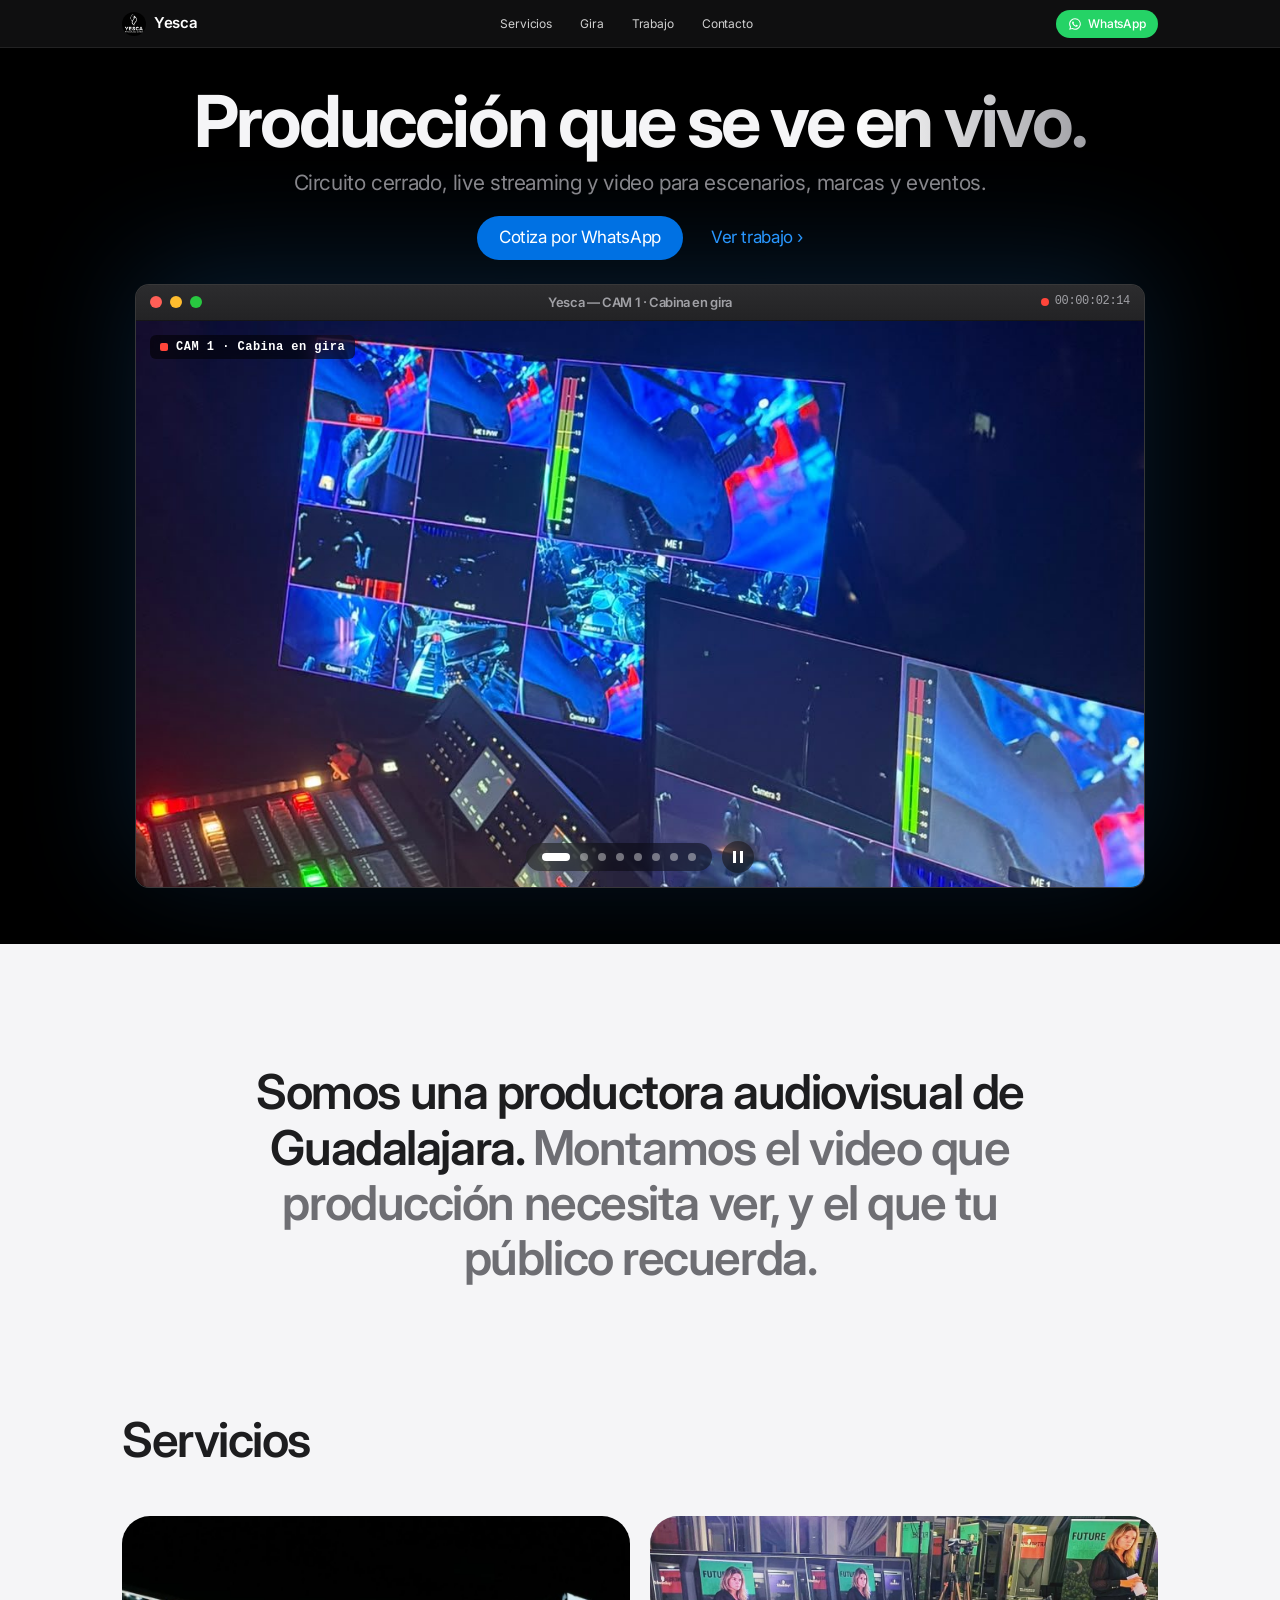
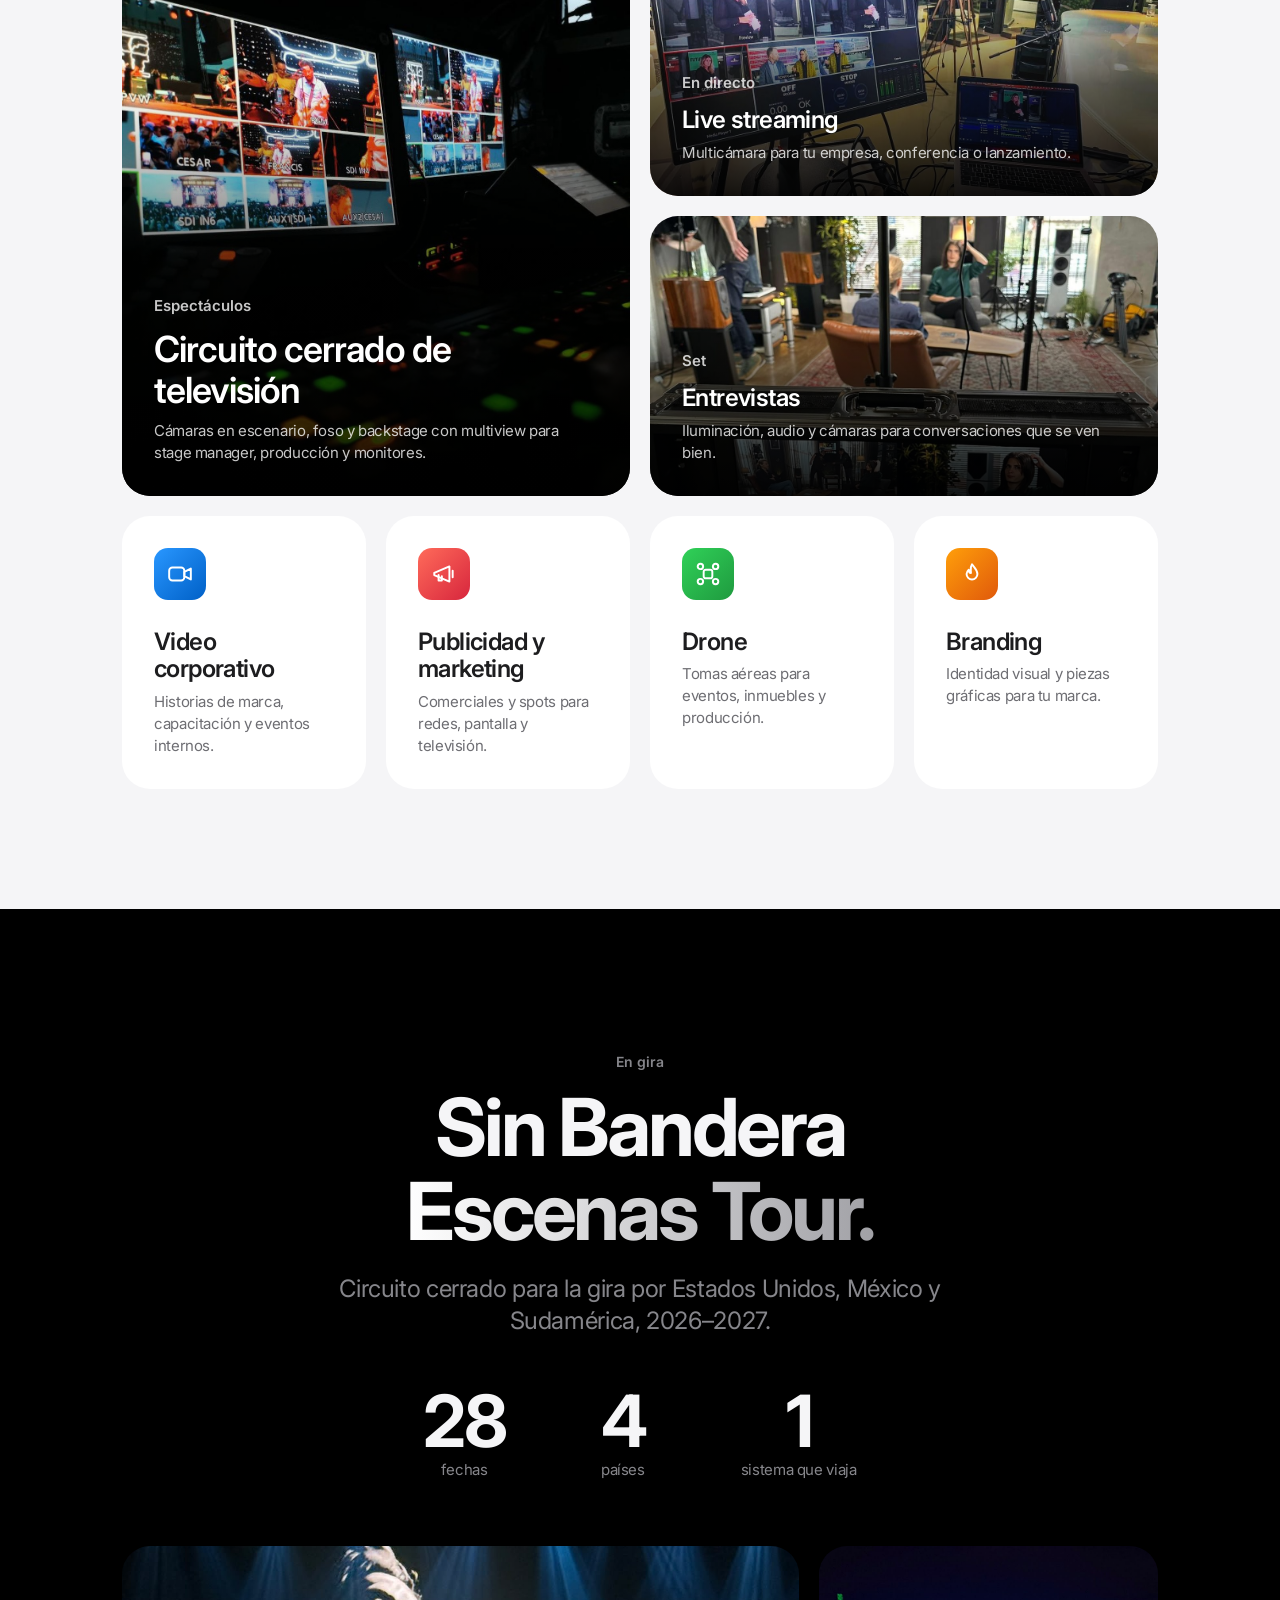
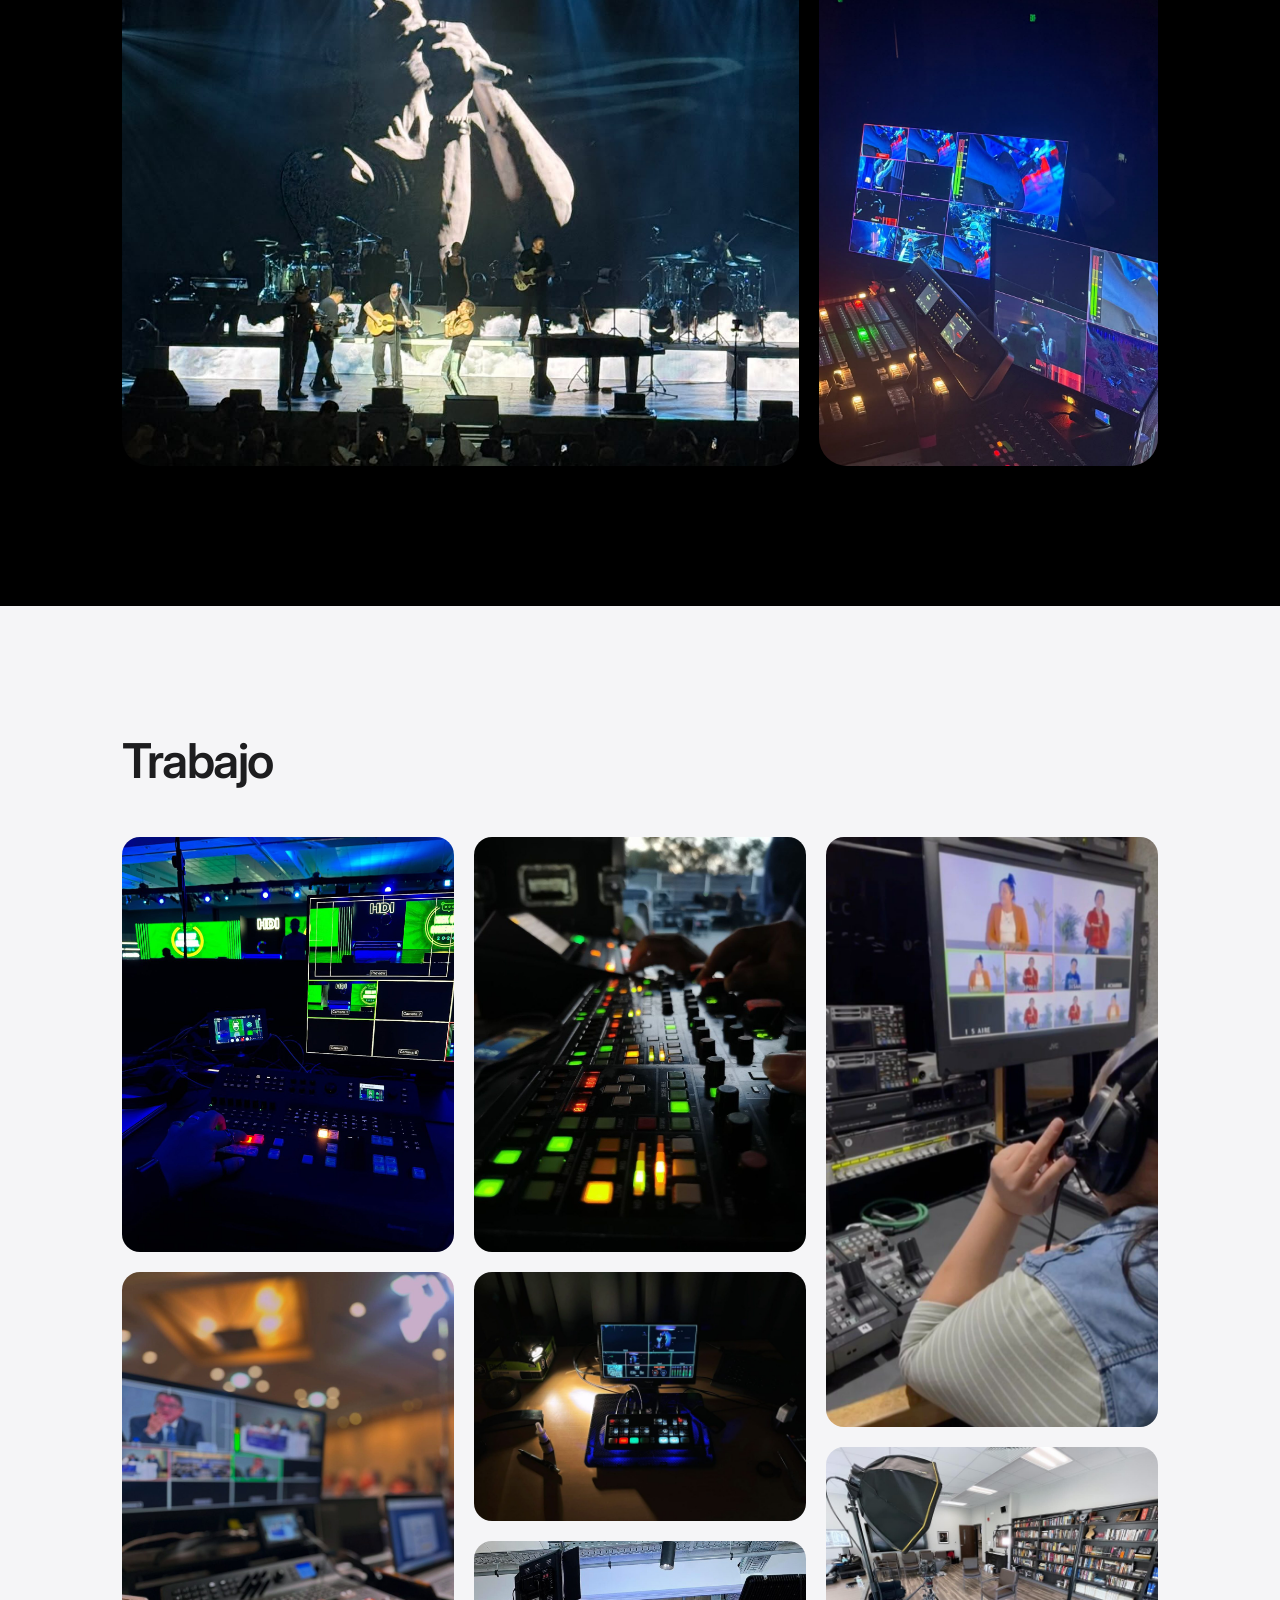
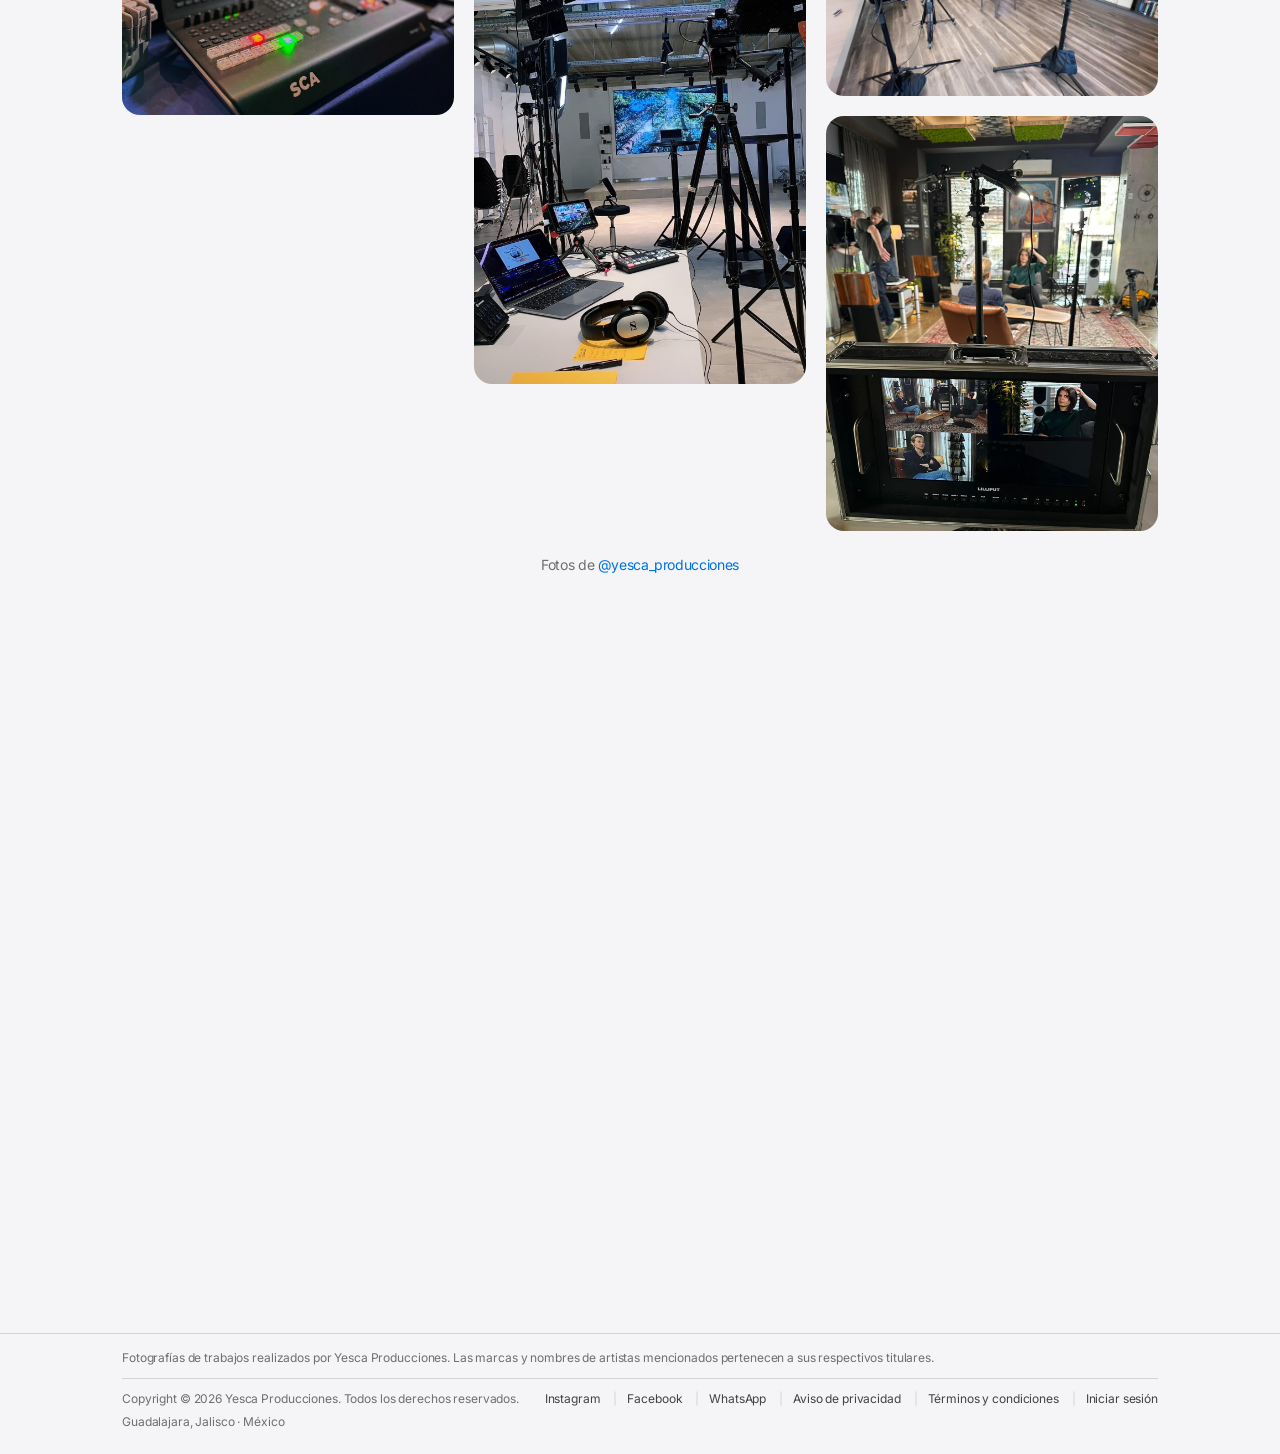
==== commit 819f4c80: "Sitio para www.yescaproducciones.com (servido por Heroku) Co-Authored-By: Claude Opus 5.5 <noreply@a" ====
--- a/index.html
+++ b/index.html
@@ -11,8 +11,8 @@
   <meta property="og:locale" content="es_MX">
   <meta property="og:title" content="Yesca Producciones · Producción que se ve en vivo">
   <meta property="og:description" content="Circuito cerrado de televisión, live streaming, video corporativo, publicidad, entrevistas y drone. Guadalajara, Jalisco.">
-  <meta property="og:url" content="https://yescaproducciones.com/">
-  <meta property="og:image" content="https://yescaproducciones.com/static/img/og.jpg">
+  <meta property="og:url" content="https://www.yescaproducciones.com/">
+  <meta property="og:image" content="https://www.yescaproducciones.com/static/img/og.jpg">
   <meta property="og:image:width" content="1200">
   <meta property="og:image:height" content="630">
   <meta property="og:image:alt" content="Yesca Producciones: producción que se ve en vivo">
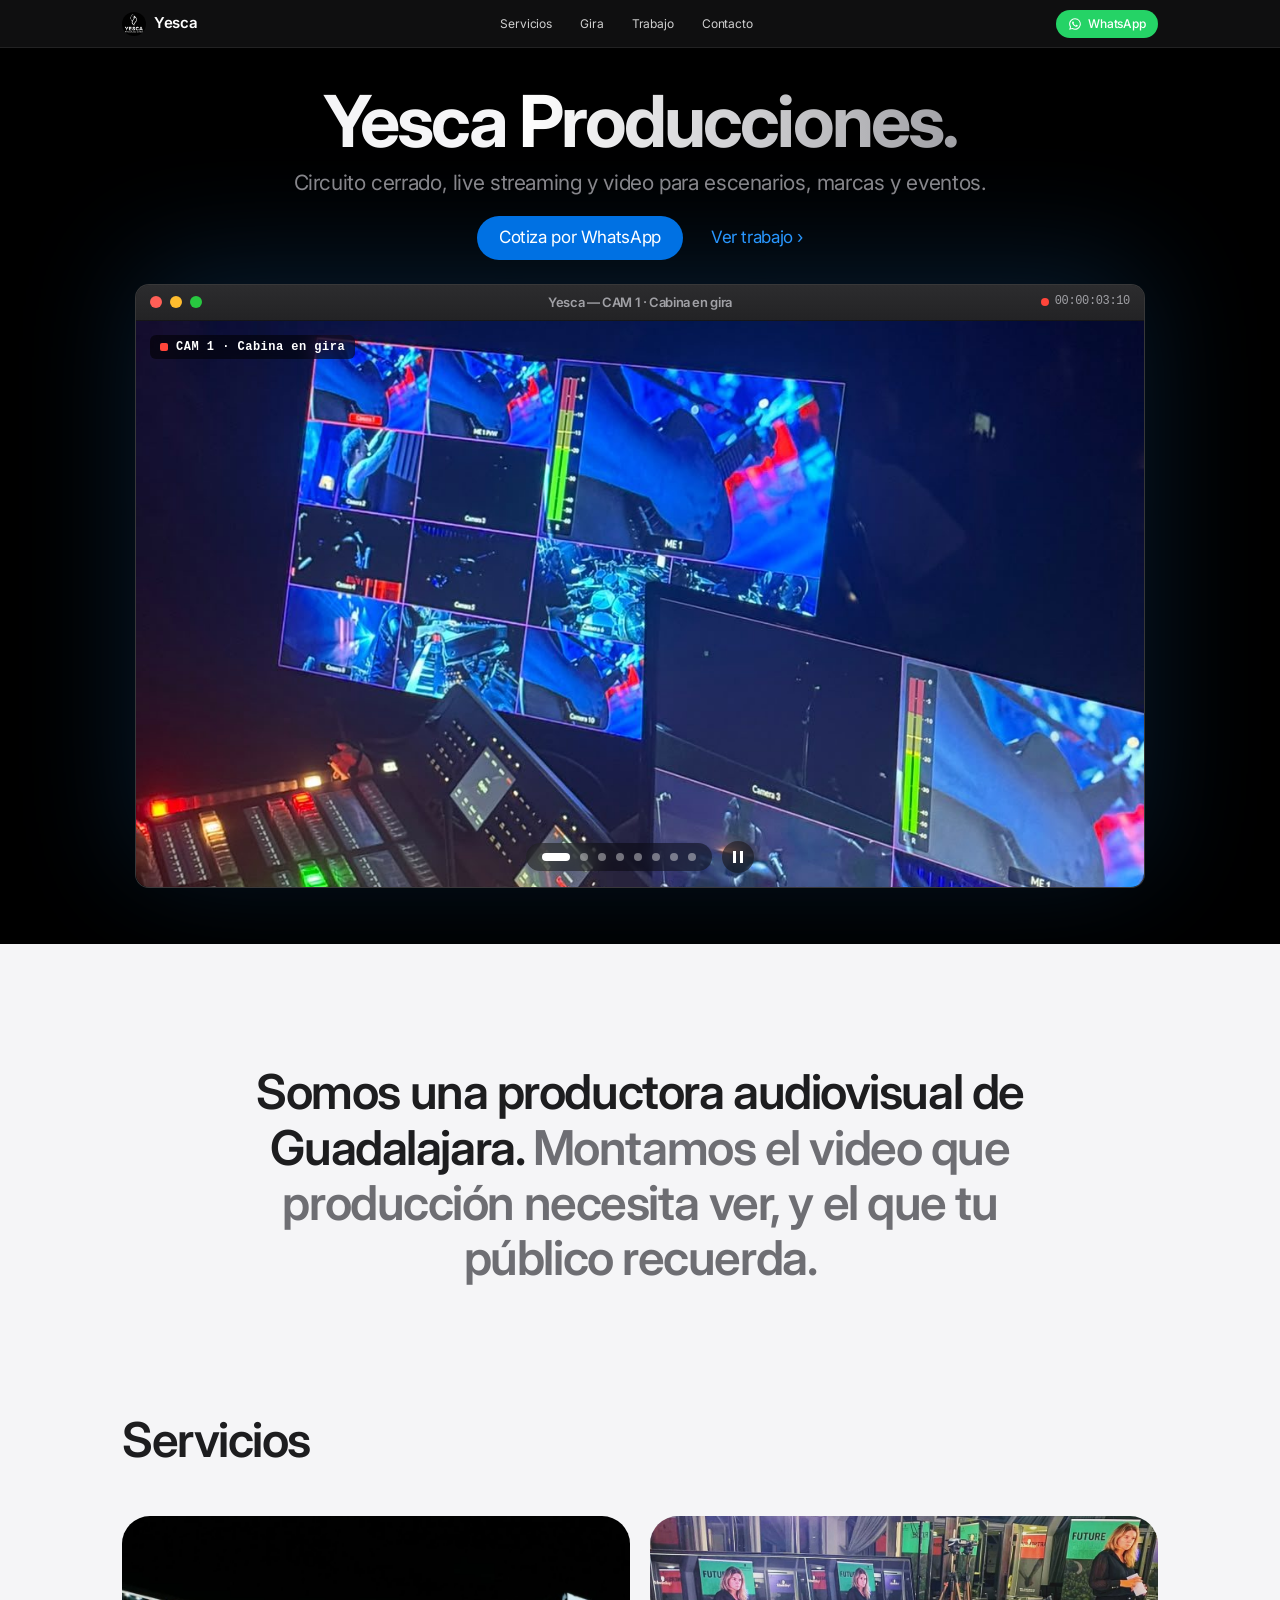
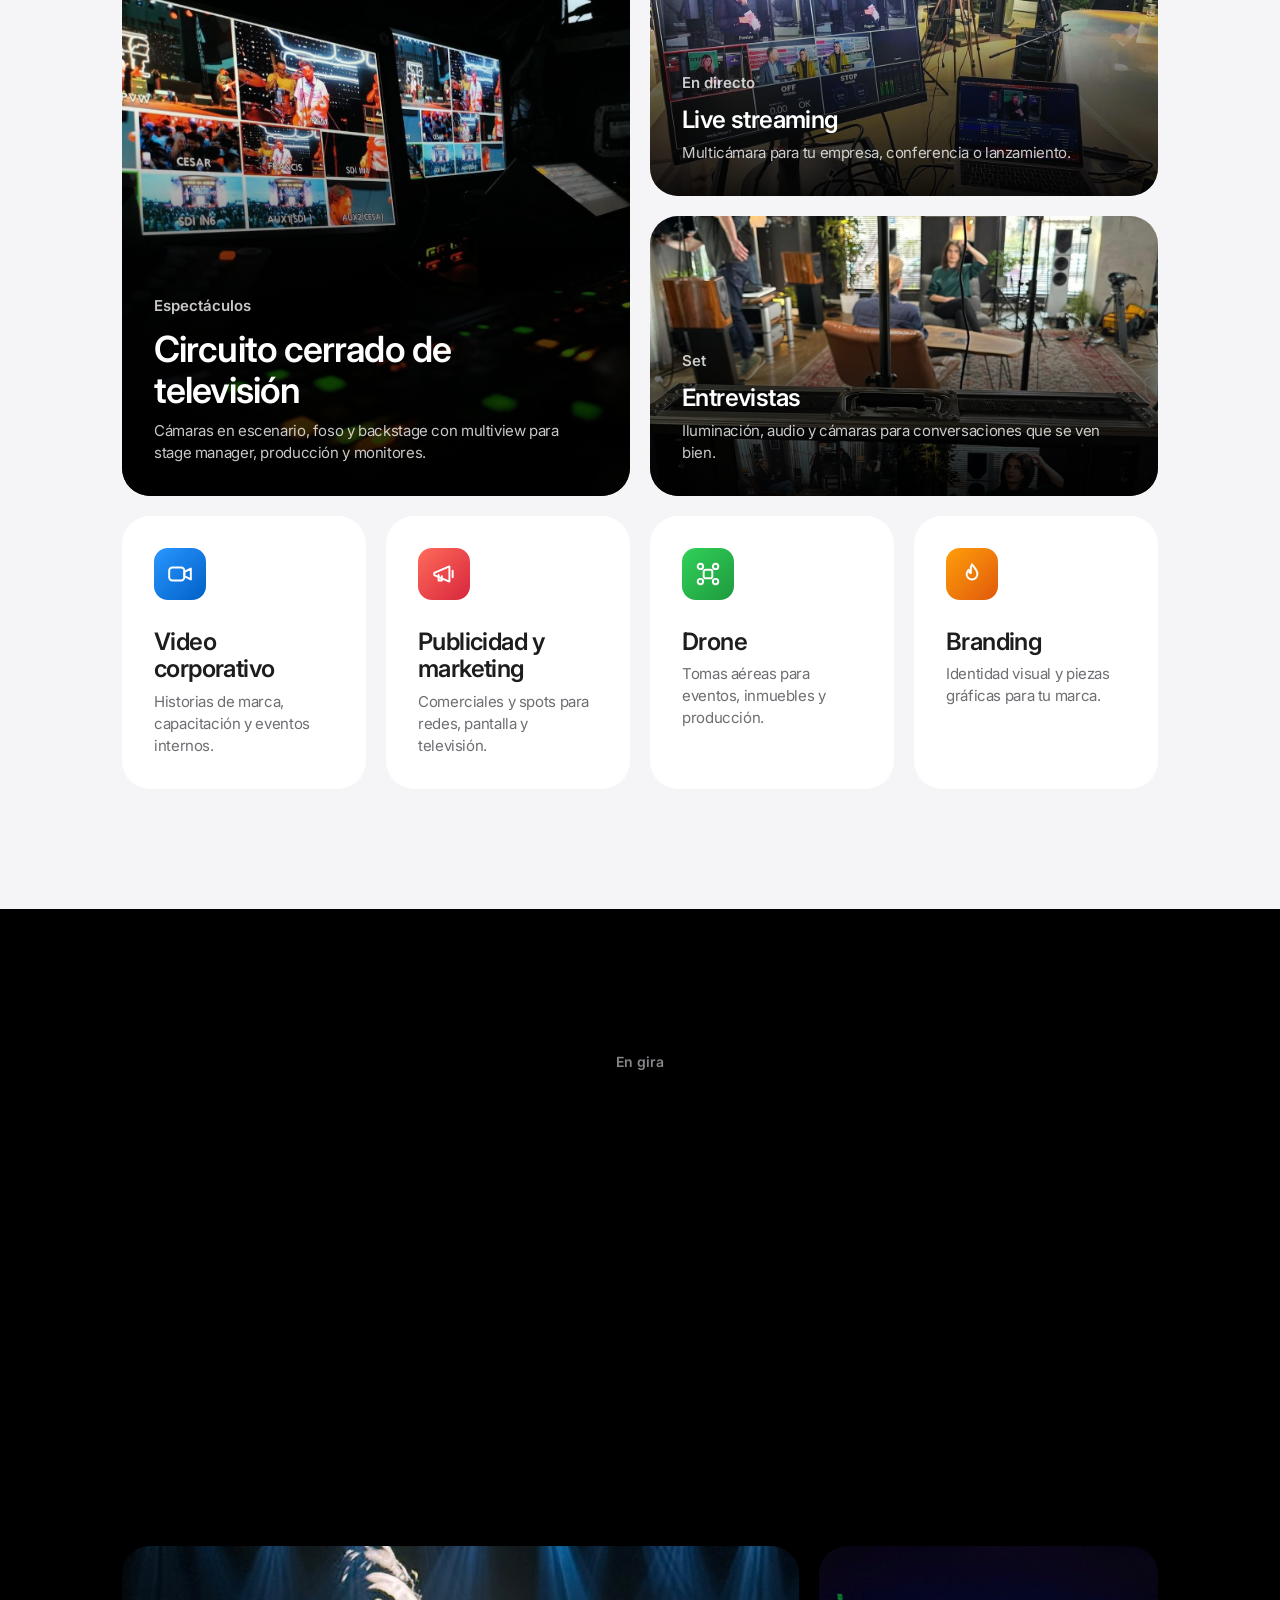
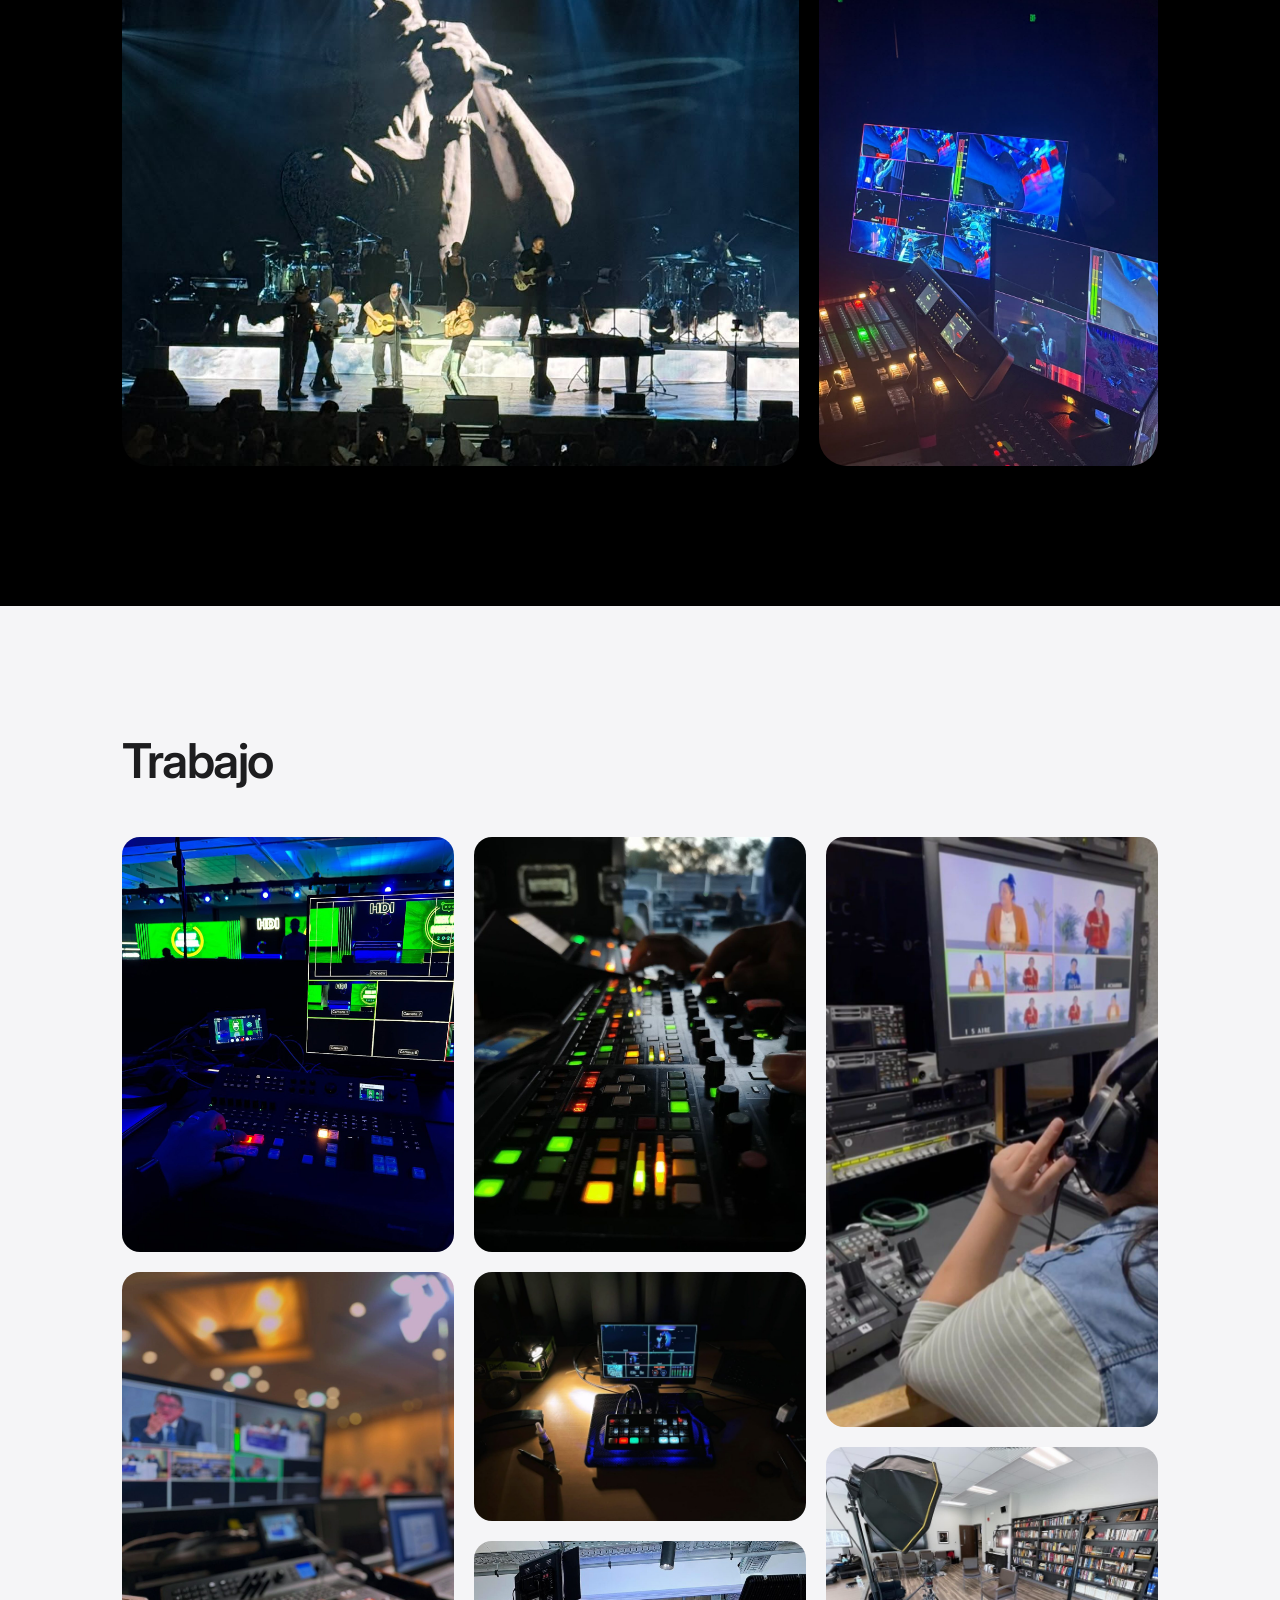
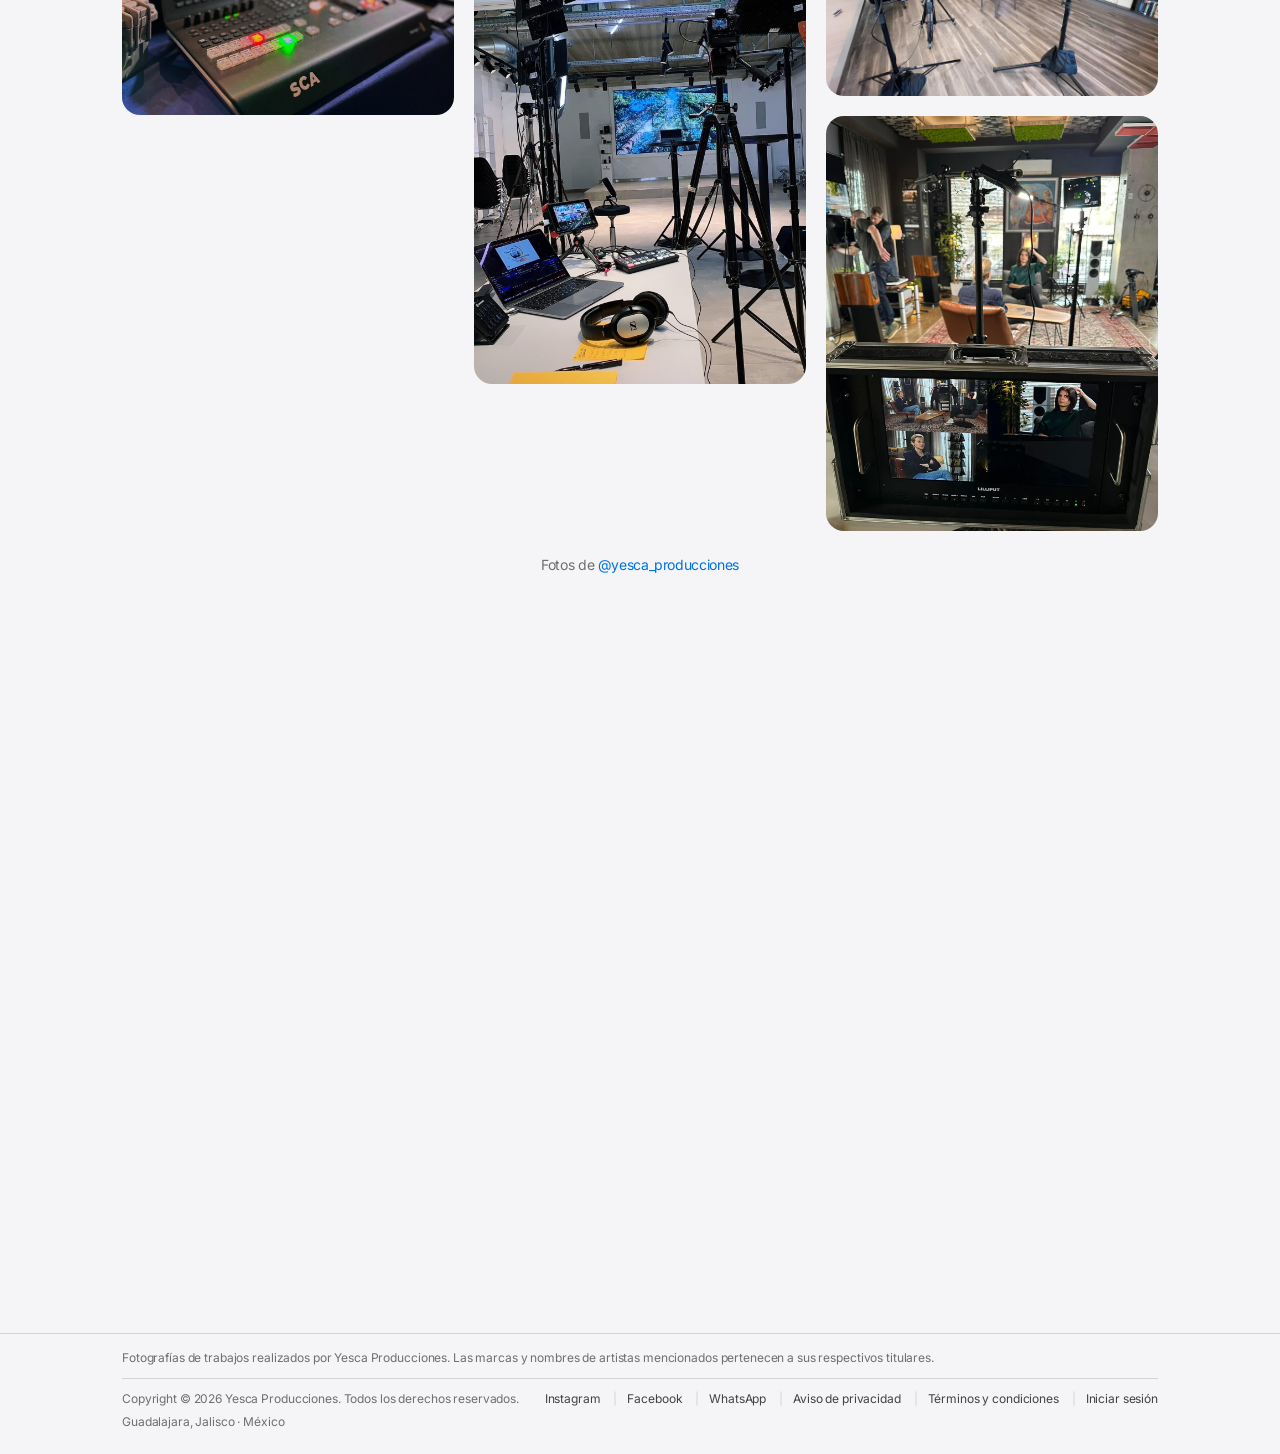
==== commit c74da055: "Titular: Yesca Producciones. Co-Authored-By: Claude Opus 5.5 <noreply@anthropic.com>" ====
--- a/index.html
+++ b/index.html
@@ -9,13 +9,13 @@
   <meta property="og:type" content="website">
   <meta property="og:site_name" content="Yesca Producciones">
   <meta property="og:locale" content="es_MX">
-  <meta property="og:title" content="Yesca Producciones · Producción que se ve en vivo">
+  <meta property="og:title" content="Yesca Producciones · Circuito cerrado, live streaming y video">
   <meta property="og:description" content="Circuito cerrado de televisión, live streaming, video corporativo, publicidad, entrevistas y drone. Guadalajara, Jalisco.">
   <meta property="og:url" content="https://www.yescaproducciones.com/">
   <meta property="og:image" content="https://www.yescaproducciones.com/static/img/og.jpg">
   <meta property="og:image:width" content="1200">
   <meta property="og:image:height" content="630">
-  <meta property="og:image:alt" content="Yesca Producciones: producción que se ve en vivo">
+  <meta property="og:image:alt" content="Yesca Producciones: circuito cerrado, live streaming y video">
   <meta name="twitter:card" content="summary_large_image">
   <meta name="theme-color" content="#000000">
   <link rel="apple-touch-icon" href="/static/img/apple-touch-icon.png">
@@ -51,7 +51,7 @@
 
   <!-- Portada -->
   <section class="hero oscuro">
-    <h1 class="revelar">Producción que se ve <span class="degradado">en vivo.</span></h1>
+    <h1 class="revelar">Yesca <span class="degradado">Producciones.</span></h1>
     <p class="hero-sub revelar">Circuito cerrado, live streaming y video para escenarios, marcas y eventos.</p>
     <div class="ctas revelar">
       <a class="pastilla-azul" href="https://wa.me/523310732622?text=Hola%20Yesca%2C%20quiero%20cotizar%20un%20proyecto." target="_blank" rel="noopener">Cotiza por WhatsApp</a>
--- a/static/css/sitio.css
+++ b/static/css/sitio.css
@@ -146,6 +146,10 @@
   color: #fff; font: 600 12px ui-monospace, "SF Mono", Menlo, monospace; letter-spacing: .04em;
 }
 .tally { width: 8px; height: 8px; border-radius: 2px; background: var(--rojo); }
+/* Solo se ve la etiqueta de la foto activa: la saliente se apaga rápido y la
+   entrante aparece al terminar el fundido, para que no se encimen. */
+.toma .toma-etiqueta { opacity: 0; transition: opacity .15s; }
+.toma.activa .toma-etiqueta { opacity: 1; transition: opacity .3s .9s; }
 .carrusel-flecha {
   position: absolute; top: 50%; transform: translateY(-50%); width: 44px; height: 44px; border-radius: 50%;
   border: 0; background: rgba(0, 0, 0, .45); color: #fff; font-size: 26px; line-height: 1; cursor: pointer;
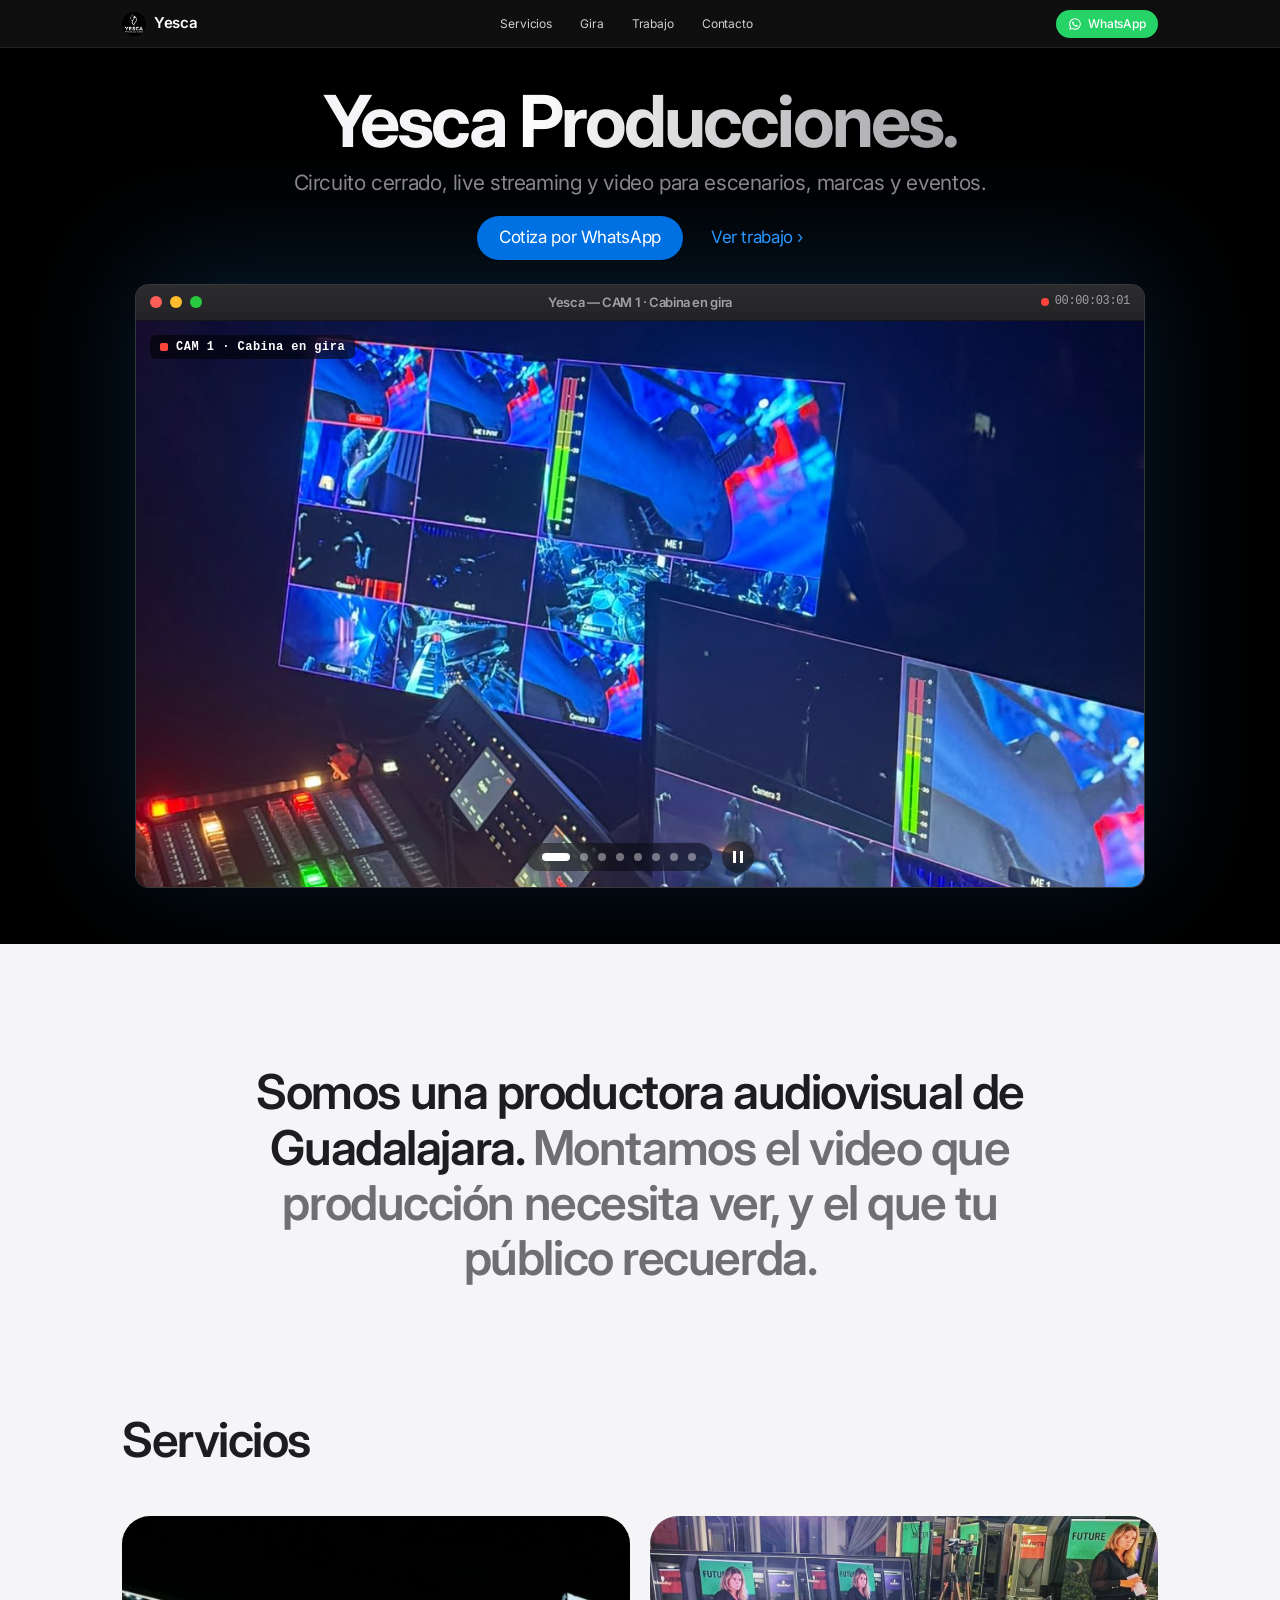
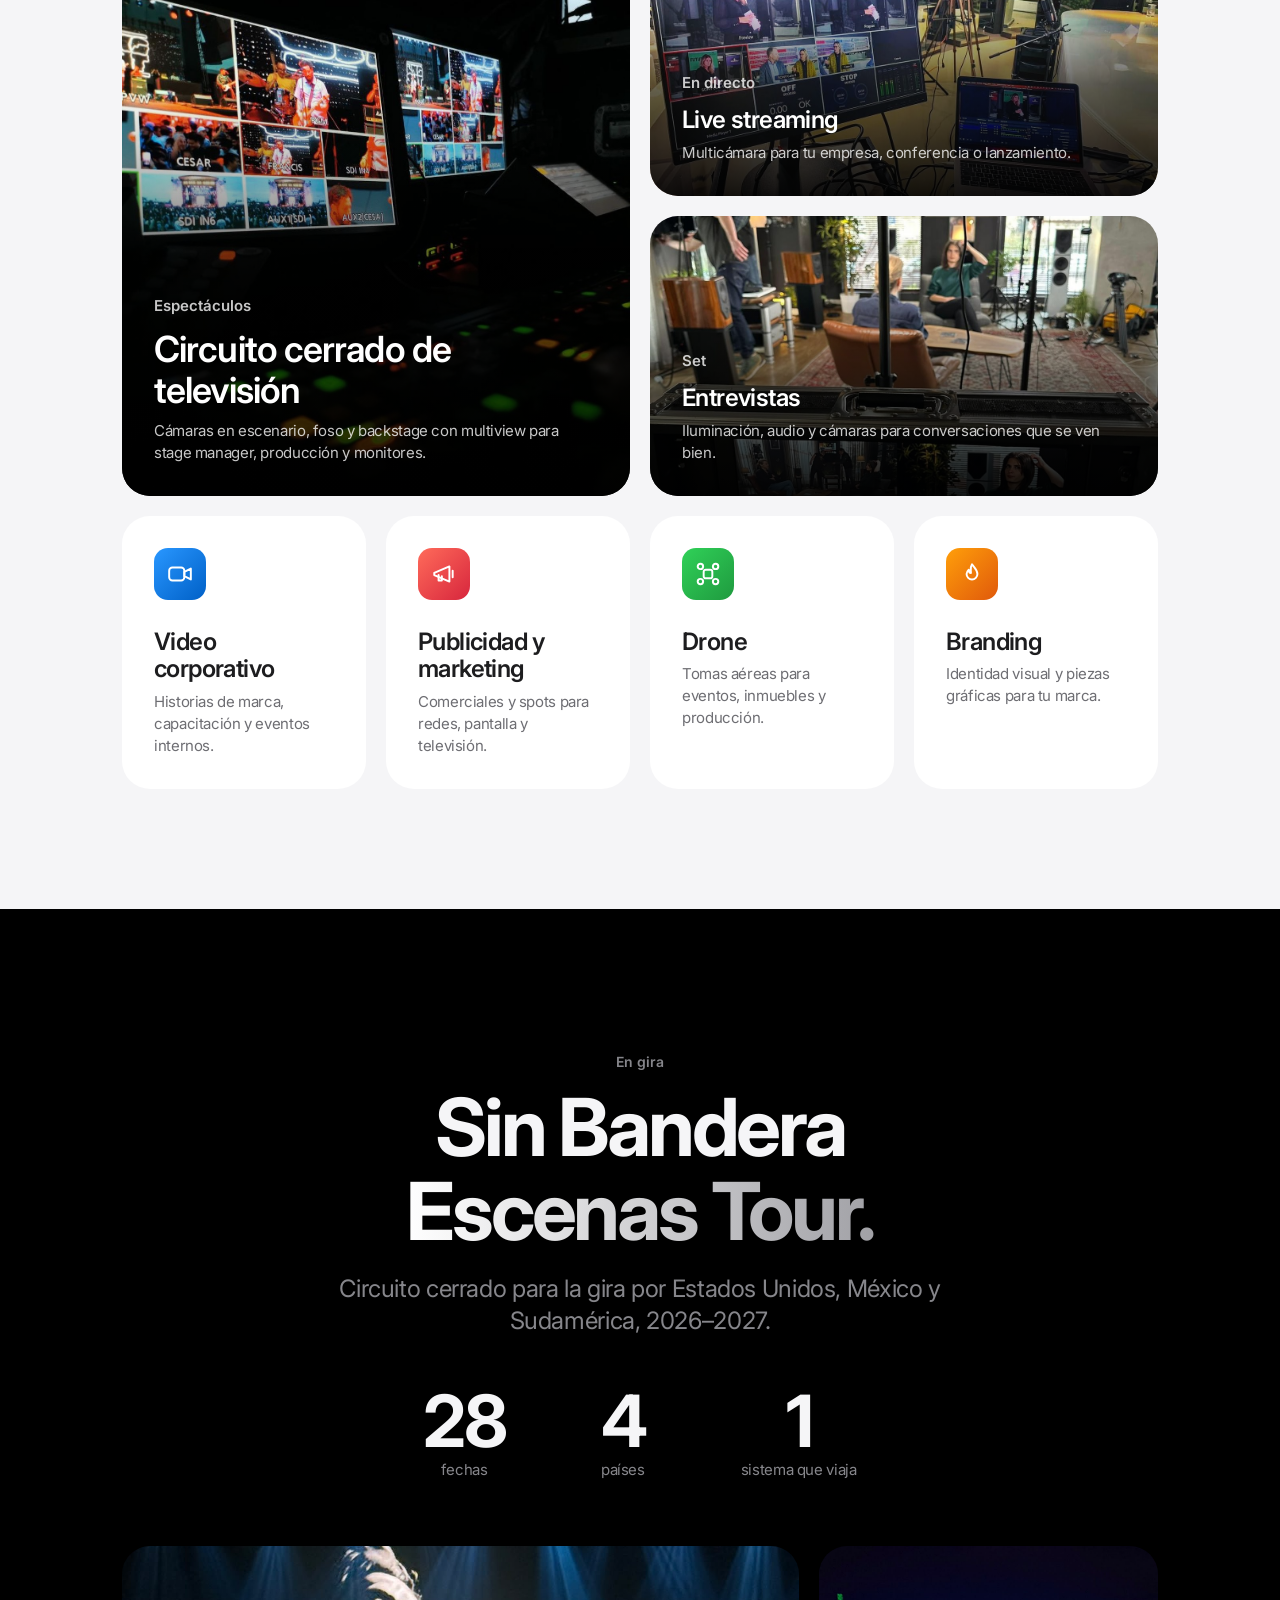
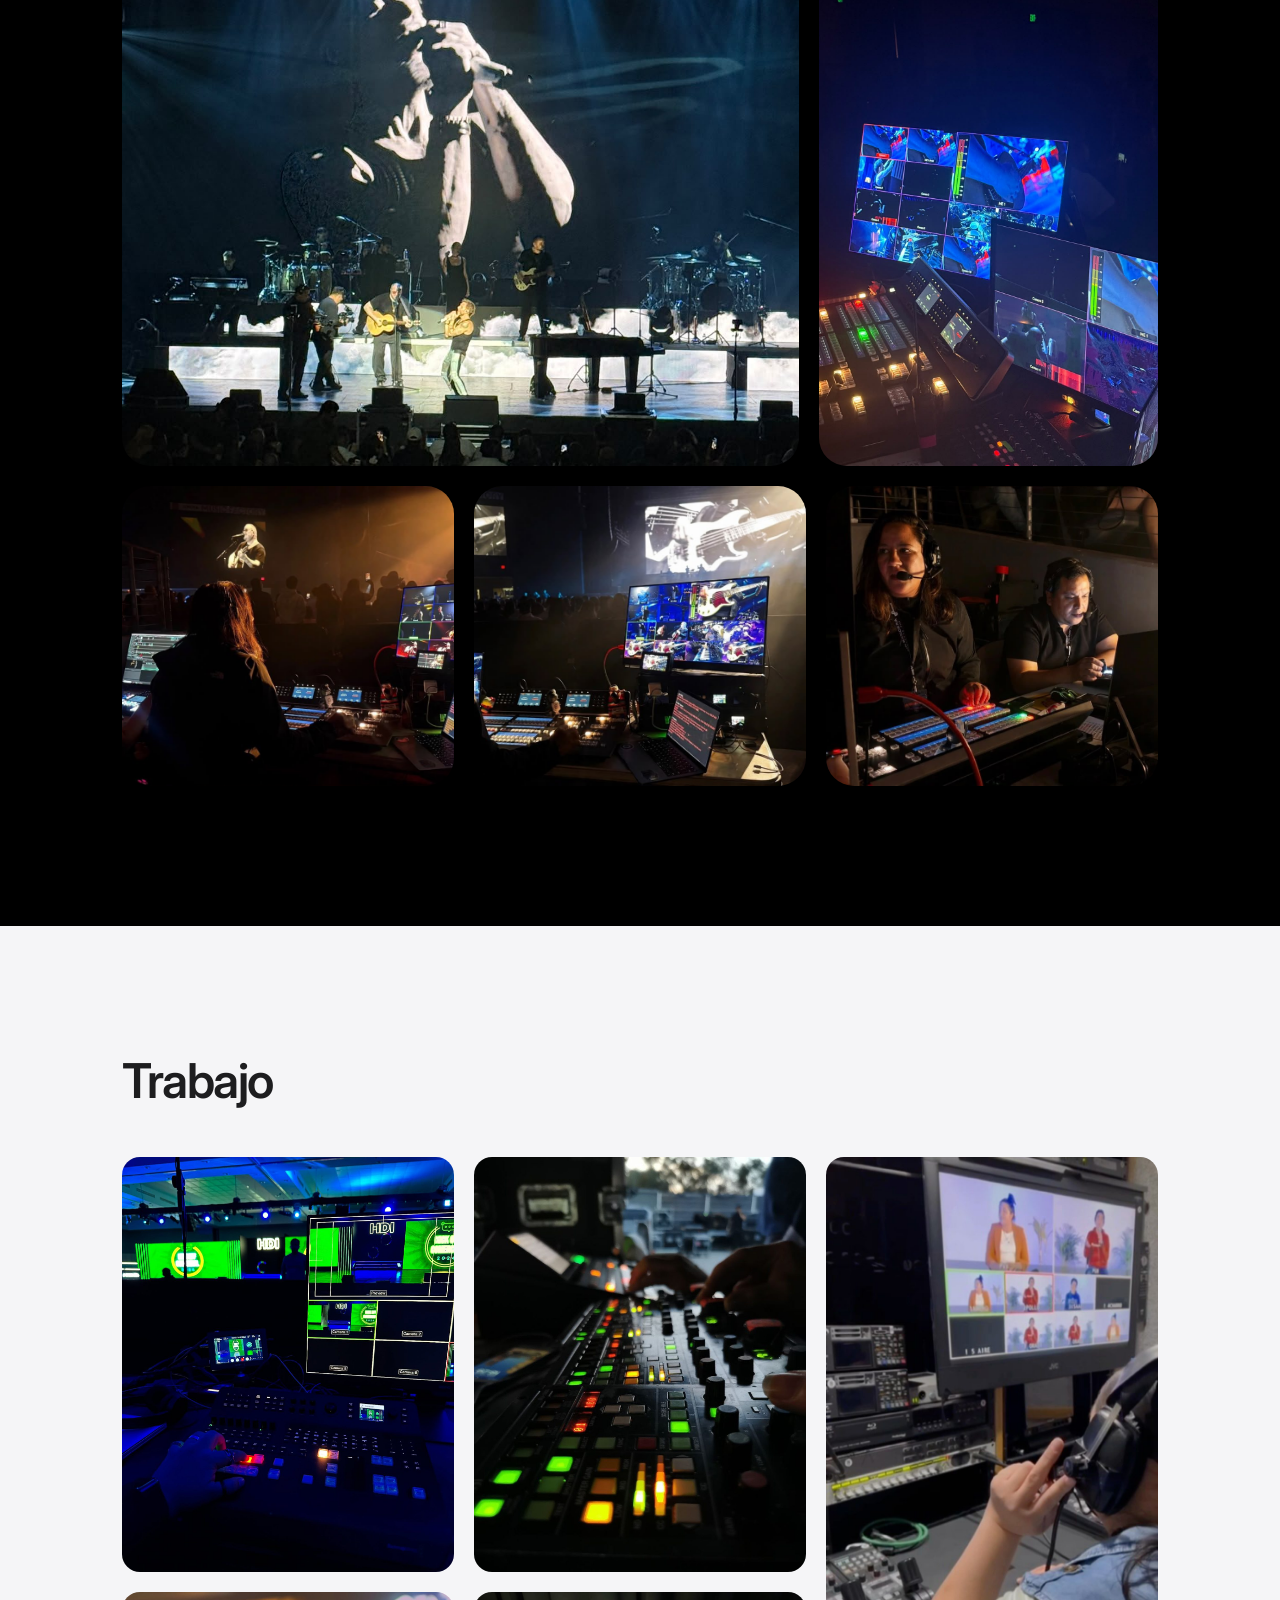
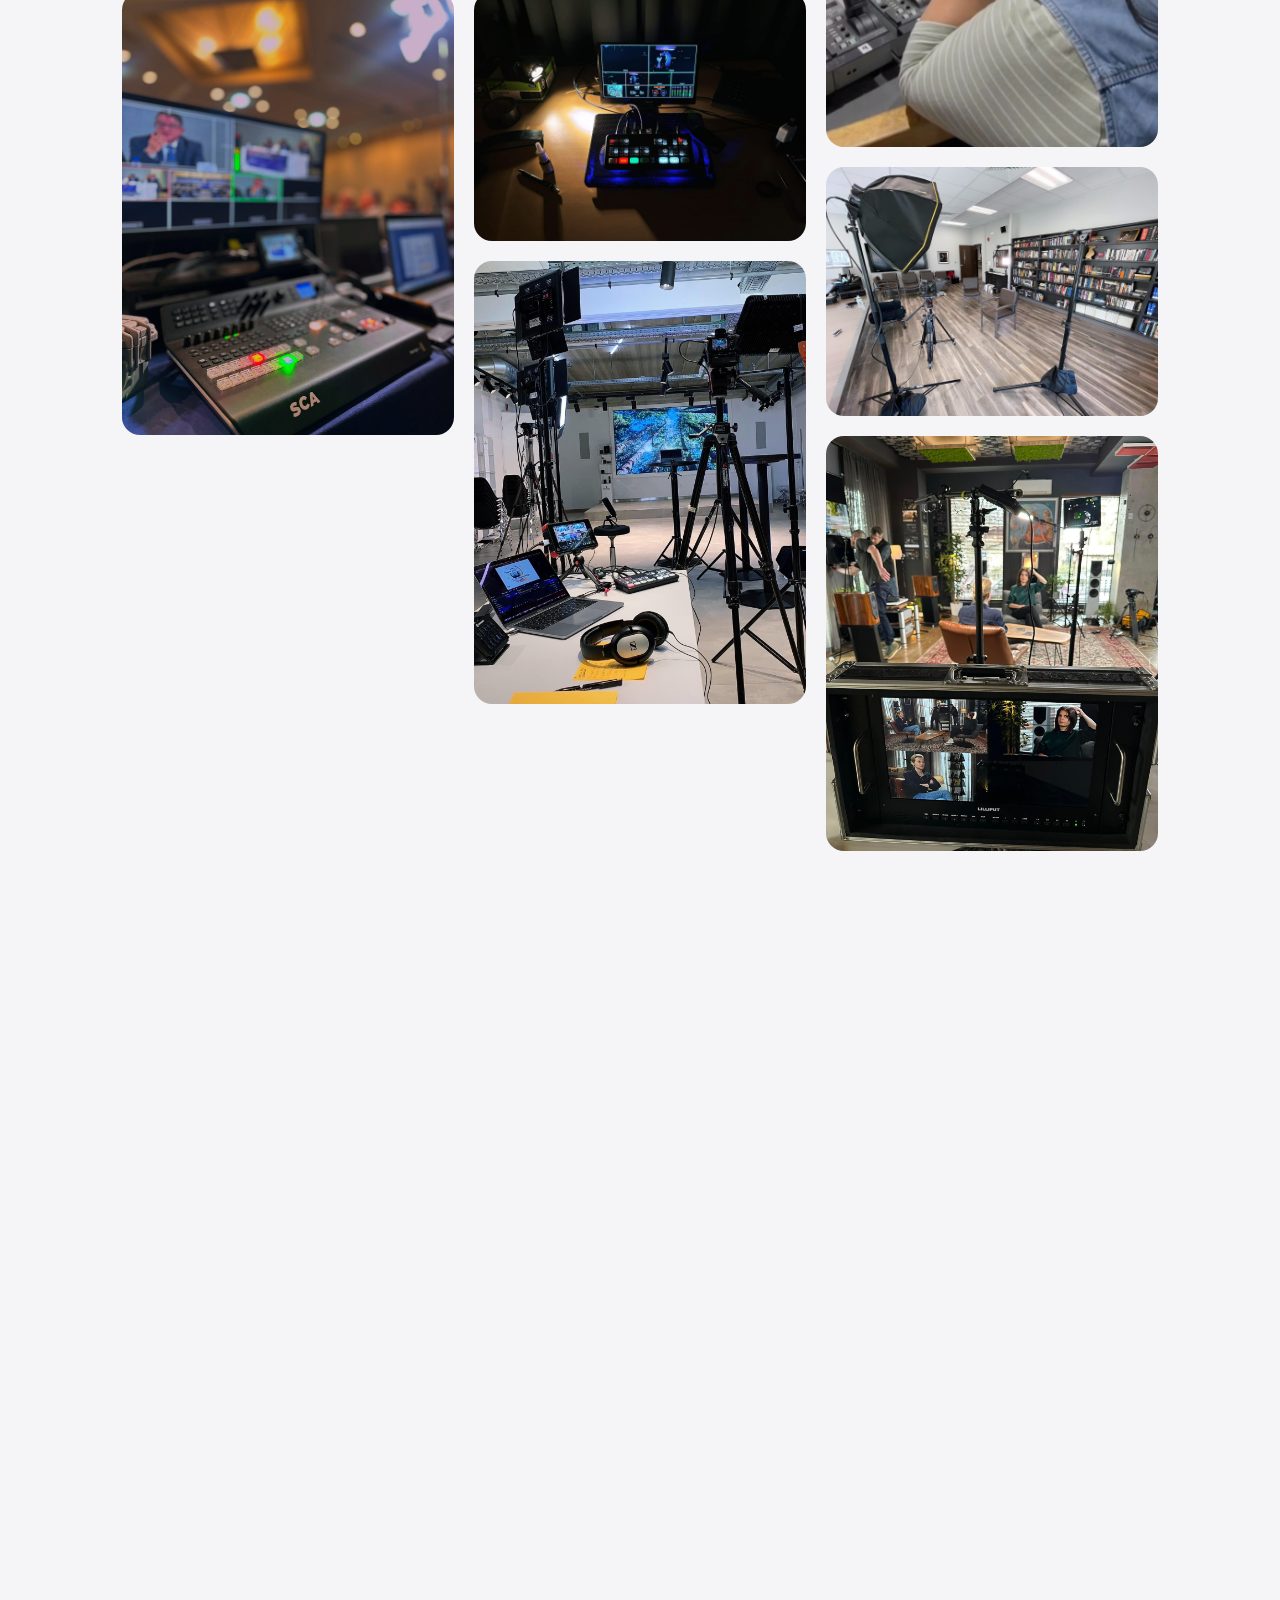
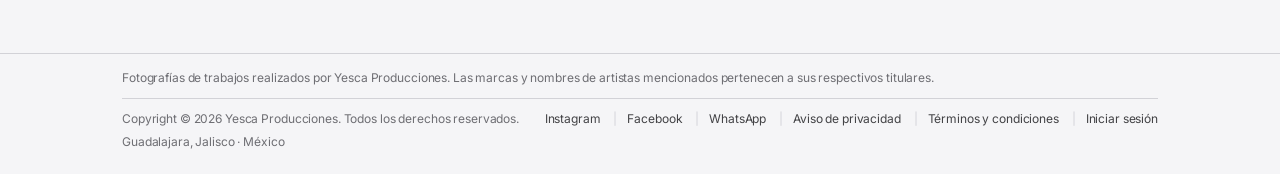
==== commit 14272b53: "Gira: tres fotos de la cabina Co-Authored-By: Claude Opus 5.5 <noreply@anthropic.com>" ====
--- a/index.html
+++ b/index.html
@@ -200,6 +200,11 @@
       <div class="gira-fotos">
         <img class="revelar" src="/static/img/gira/escenario.jpg" alt="Concierto en arena con camarógrafo de Yesca frente al escenario" loading="lazy" style="object-position: center 62%">
         <img class="revelar" src="/static/img/gira/control.jpg" alt="Cabina de la gira: switcher y multiview con las cámaras del show" loading="lazy" style="object-position: center 78%">
+      </div>
+      <div class="gira-fotos tres">
+        <img class="revelar" src="/static/img/gira/cabina-show.jpg" alt="Operadores de Yesca en la cabina, con el multiview y las pantallas del show al fondo" loading="lazy" style="object-position: center 40%">
+        <img class="revelar" src="/static/img/gira/cabina-bajo.jpg" alt="Switcher y multiview durante el show, con el bajista en las pantallas" loading="lazy" style="object-position: 70% center">
+        <img class="revelar" src="/static/img/gira/cabina-equipo.jpg" alt="Equipo de Yesca con intercom en la cabina de video" loading="lazy" style="object-position: 40% center">
       </div>
     </div>
   </section>
--- a/static/css/sitio.css
+++ b/static/css/sitio.css
@@ -235,9 +235,13 @@
 .cifras span { color: var(--tinta-osc-2); font-size: 15px; }
 .gira-fotos { display: grid; grid-template-columns: 2fr 1fr; gap: 20px; }
 .gira-fotos img { width: 100%; height: 520px; object-fit: cover; border-radius: var(--radio-xl); }
+.gira-fotos.tres { grid-template-columns: repeat(3, 1fr); margin-top: 20px; }
+.gira-fotos.tres img { height: 300px; }
 @media (max-width: 700px) {
   .gira-fotos { grid-template-columns: 1fr; }
   .gira-fotos img { height: 360px; }
+  .gira-fotos.tres { grid-template-columns: 1fr; }
+  .gira-fotos.tres img { height: 240px; }
   .cifras { gap: 28px; }
 }
 
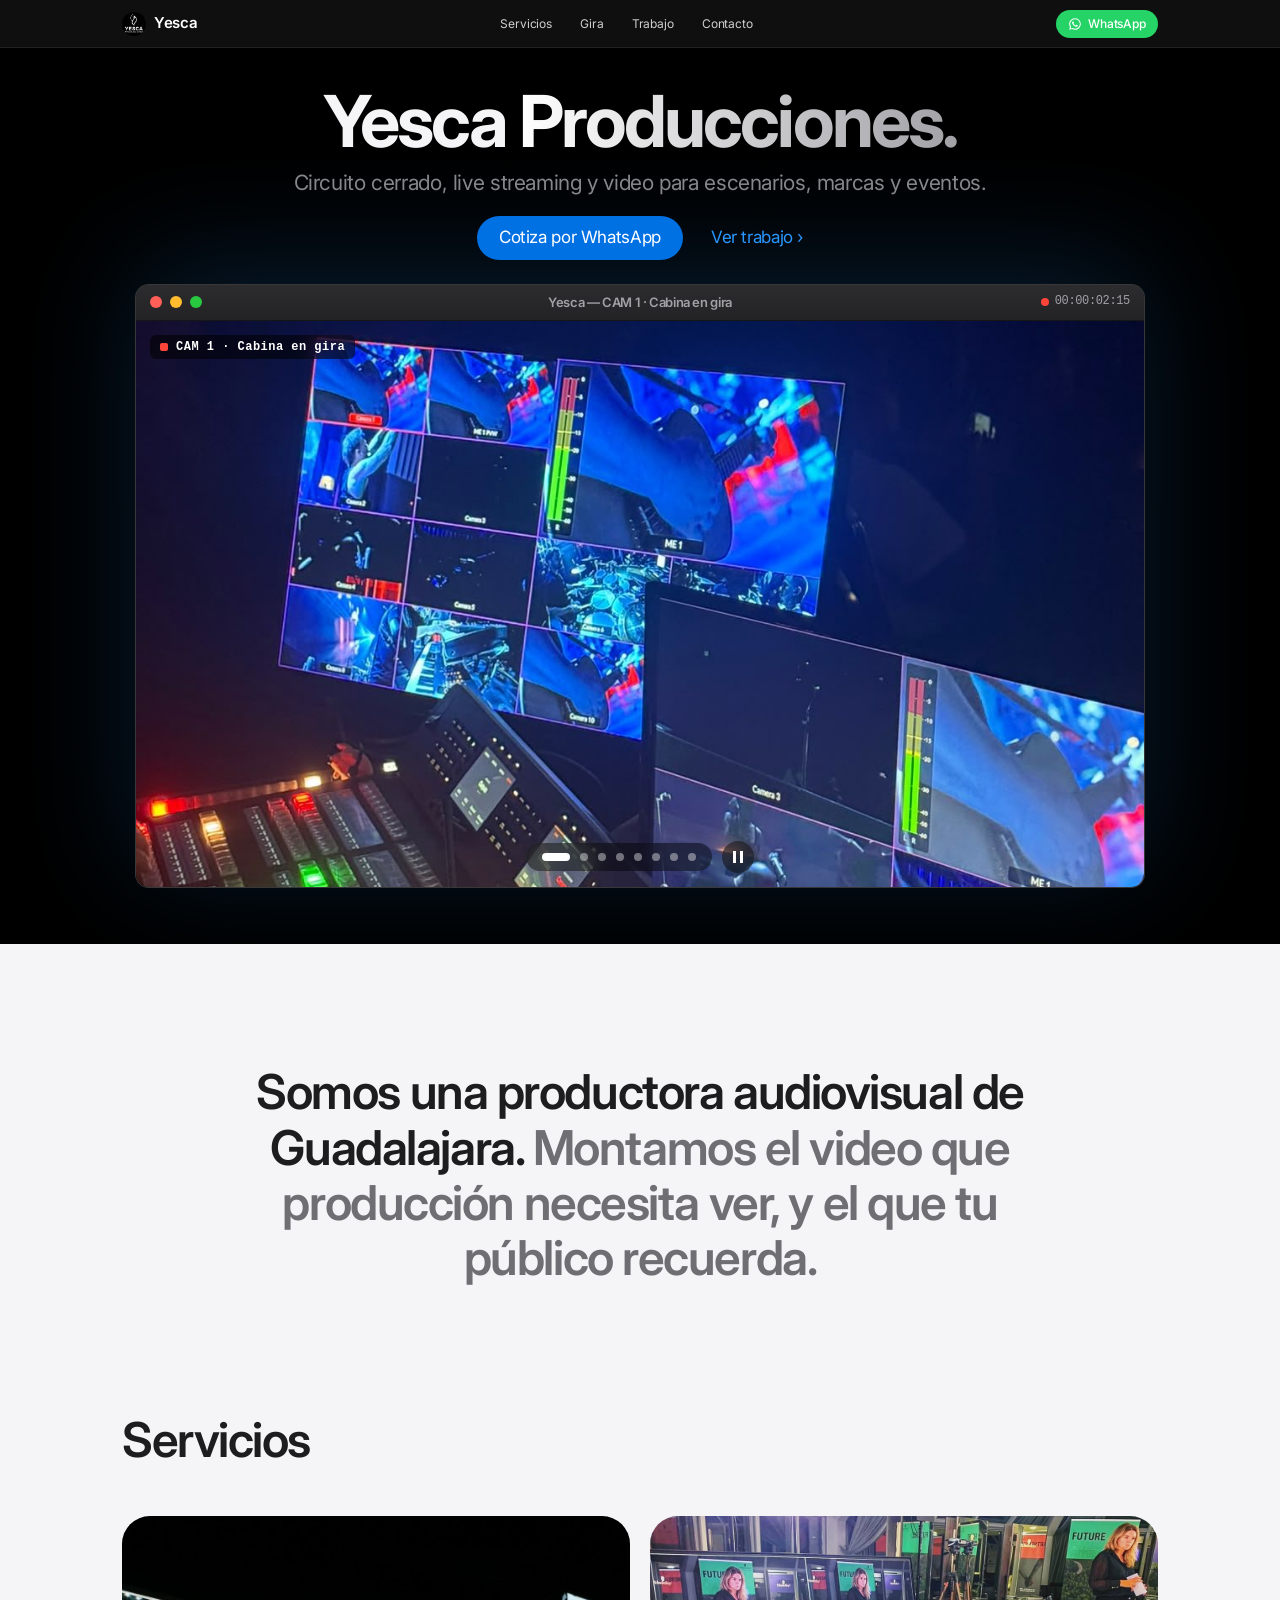
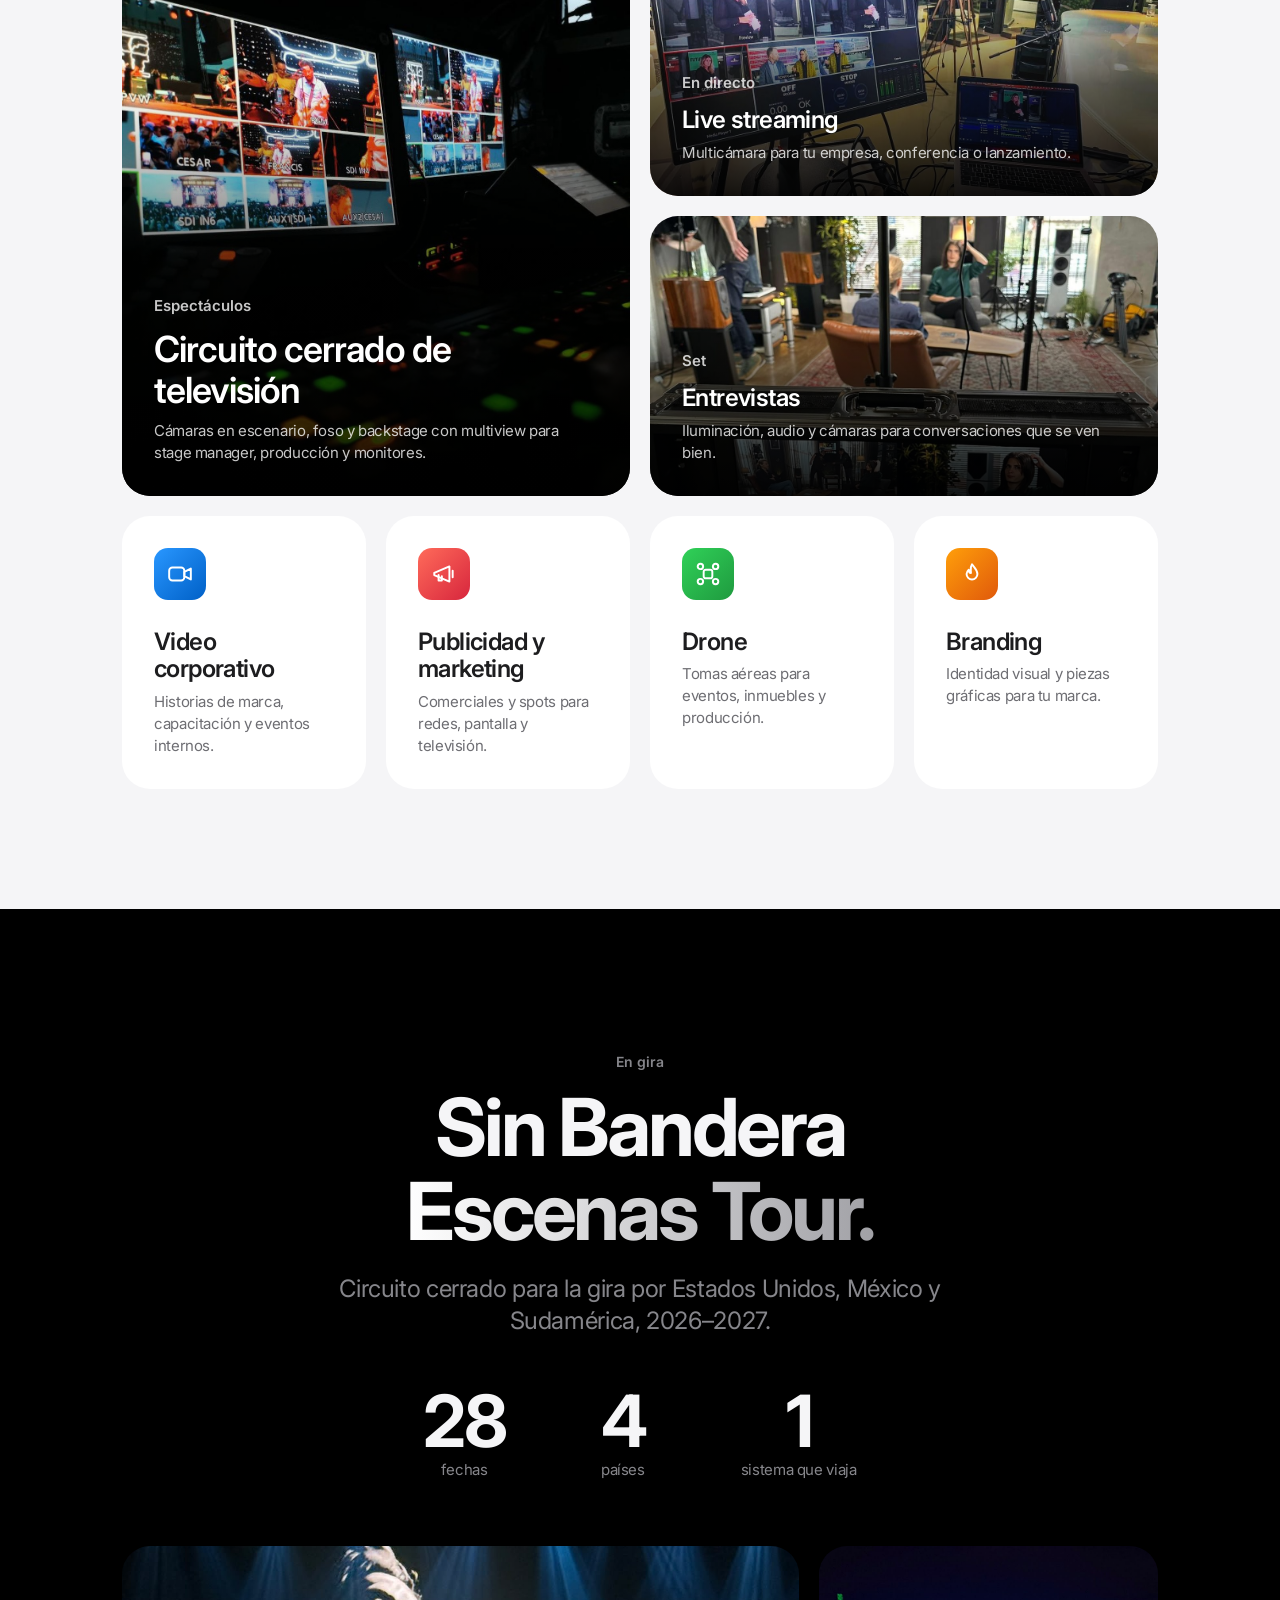
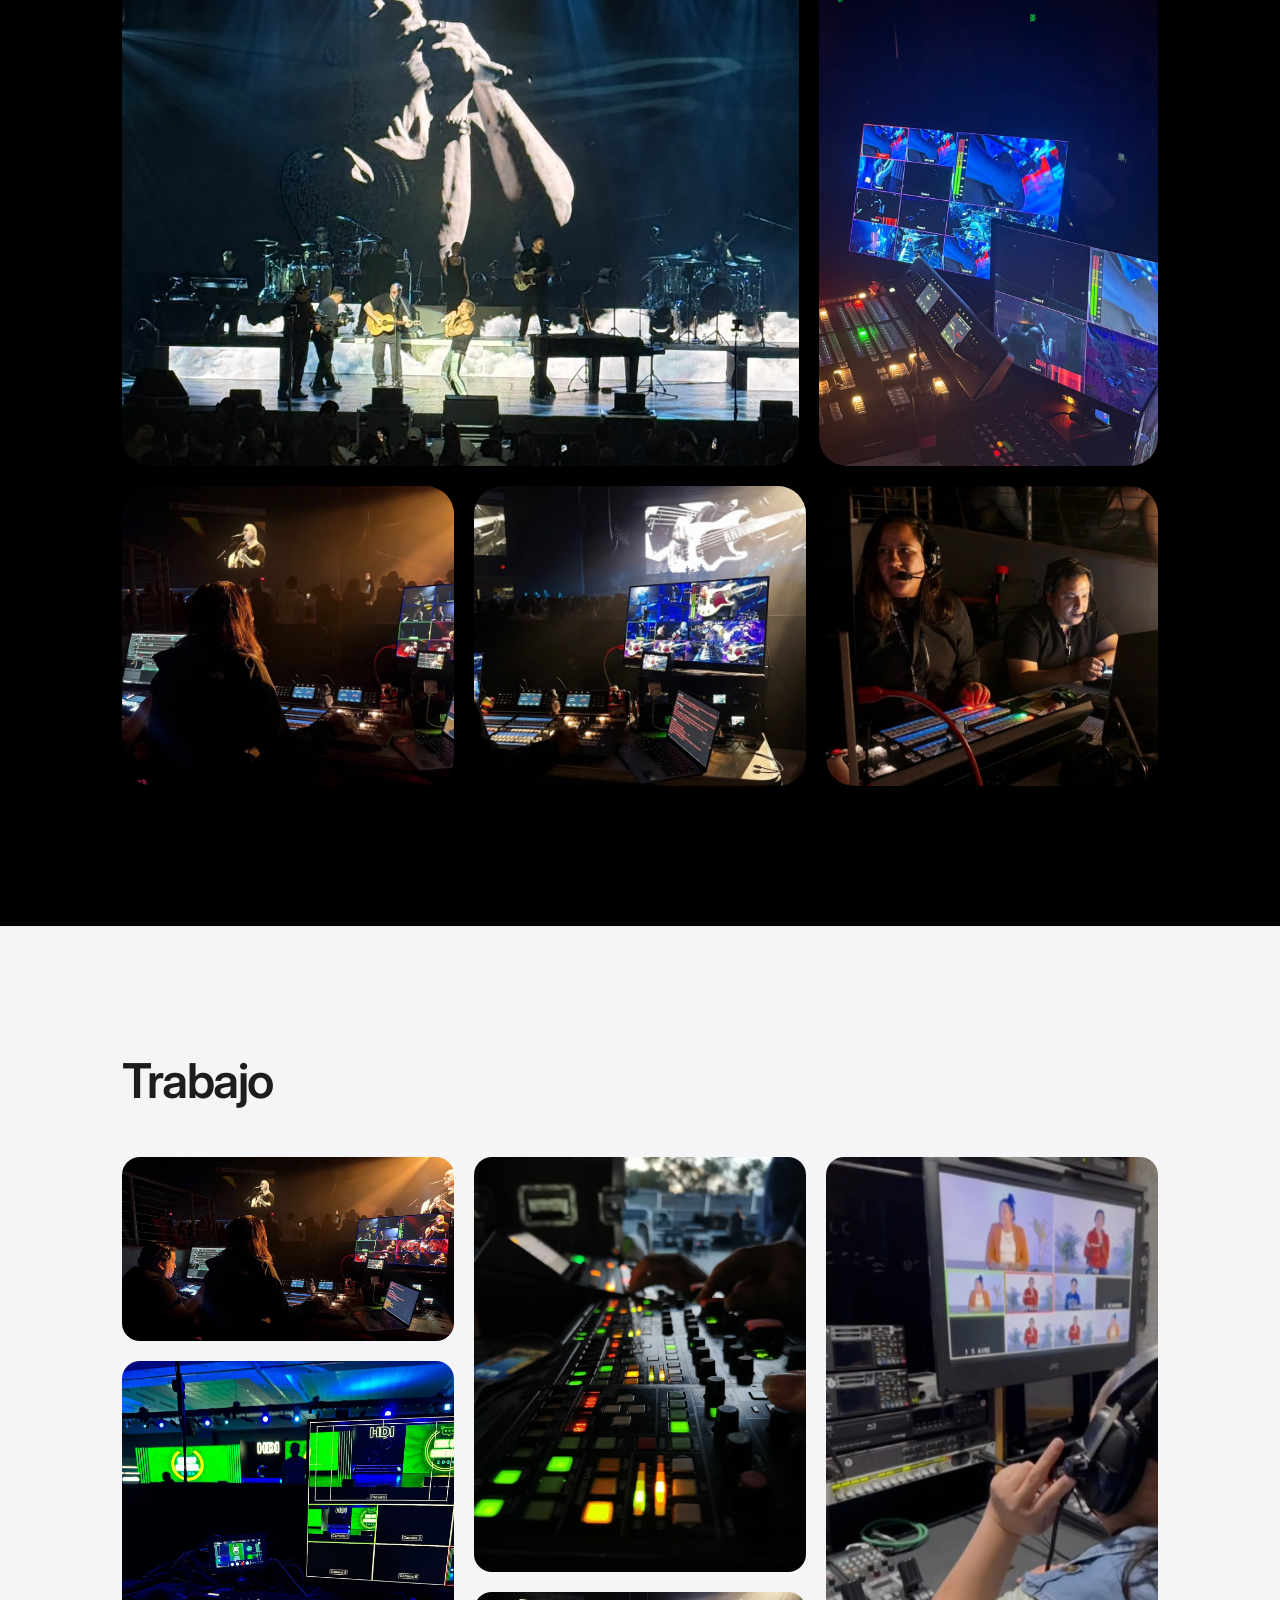
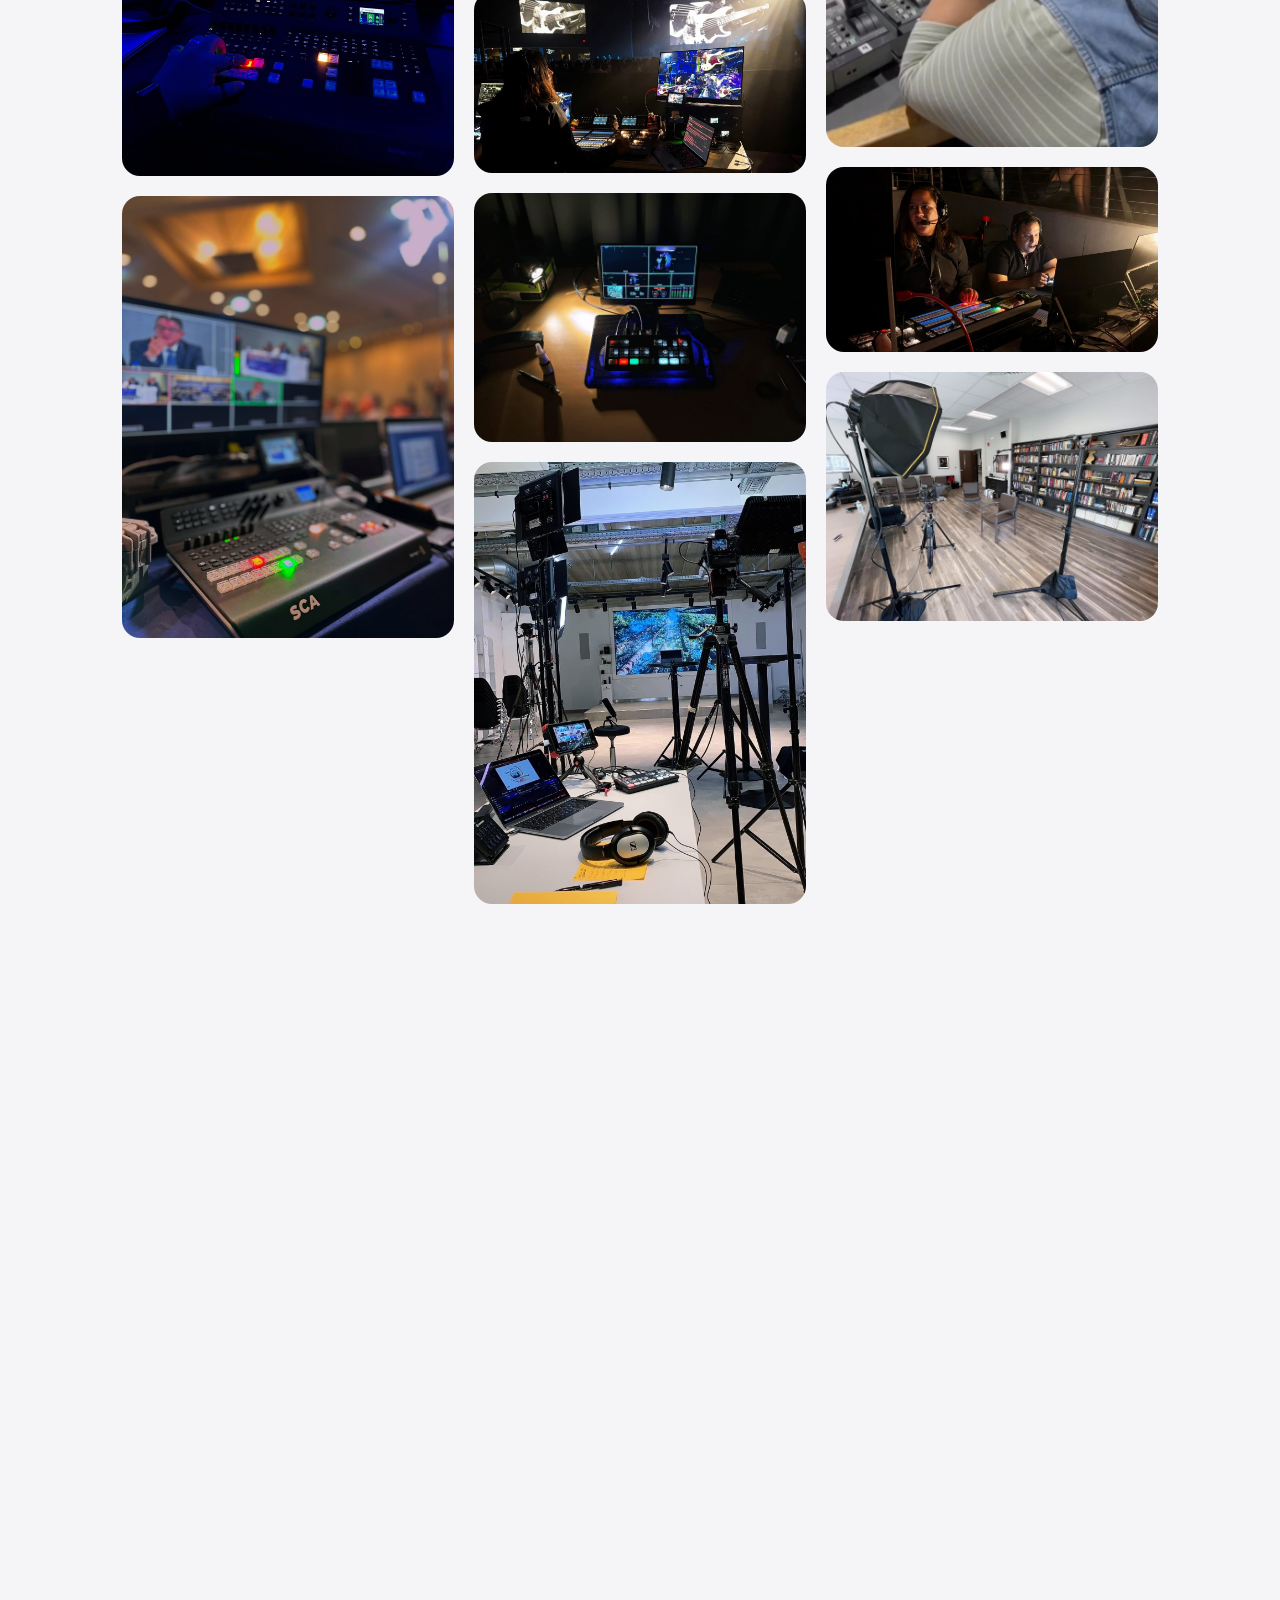
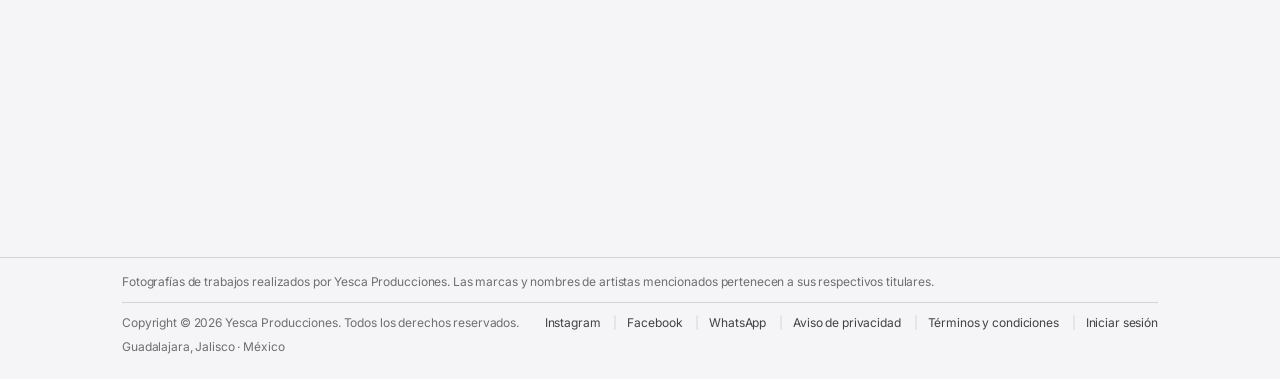
==== commit 86174aae: "Trabajo: tres fotos de la cabina Co-Authored-By: Claude Opus 5.5 <noreply@anthropic.com>" ====
--- a/index.html
+++ b/index.html
@@ -215,6 +215,10 @@
       <h2 class="titulo-seccion revelar">Trabajo</h2>
       <div class="galeria">
         
+          <button class="foto revelar" data-src="/static/img/gira/cabina-show.jpg" aria-label="Ampliar: Operadores en la cabina de la gira, con las pantallas del show al fondo">
+            <img src="/static/img/gira/cabina-show.jpg" alt="Operadores en la cabina de la gira, con las pantallas del show al fondo" loading="lazy">
+          </button>
+        
           <button class="foto revelar" data-src="/static/img/ig/09.jpg" aria-label="Ampliar: Switcher y multiview en cabina">
             <img src="/static/img/ig/09.jpg" alt="Switcher y multiview en cabina" loading="lazy">
           </button>
@@ -227,6 +231,10 @@
             <img src="/static/img/ig/15.jpg" alt="Consola iluminada durante un show" loading="lazy">
           </button>
         
+          <button class="foto revelar" data-src="/static/img/gira/cabina-bajo.jpg" aria-label="Ampliar: Switcher y multiview durante el show, con el bajista en las pantallas">
+            <img src="/static/img/gira/cabina-bajo.jpg" alt="Switcher y multiview durante el show, con el bajista en las pantallas" loading="lazy">
+          </button>
+        
           <button class="foto revelar" data-src="/static/img/ig/04.jpg" aria-label="Ampliar: Control de video en penumbra">
             <img src="/static/img/ig/04.jpg" alt="Control de video en penumbra" loading="lazy">
           </button>
@@ -237,6 +245,10 @@
         
           <button class="foto revelar" data-src="/static/img/ig/19.jpg" aria-label="Ampliar: Operador con audífonos frente al multiview">
             <img src="/static/img/ig/19.jpg" alt="Operador con audífonos frente al multiview" loading="lazy">
+          </button>
+        
+          <button class="foto revelar" data-src="/static/img/gira/cabina-equipo.jpg" aria-label="Ampliar: Equipo con intercom en la cabina de video">
+            <img src="/static/img/gira/cabina-equipo.jpg" alt="Equipo con intercom en la cabina de video" loading="lazy">
           </button>
         
           <button class="foto revelar" data-src="/static/img/ig/12.jpg" aria-label="Ampliar: Set de entrevista en biblioteca">
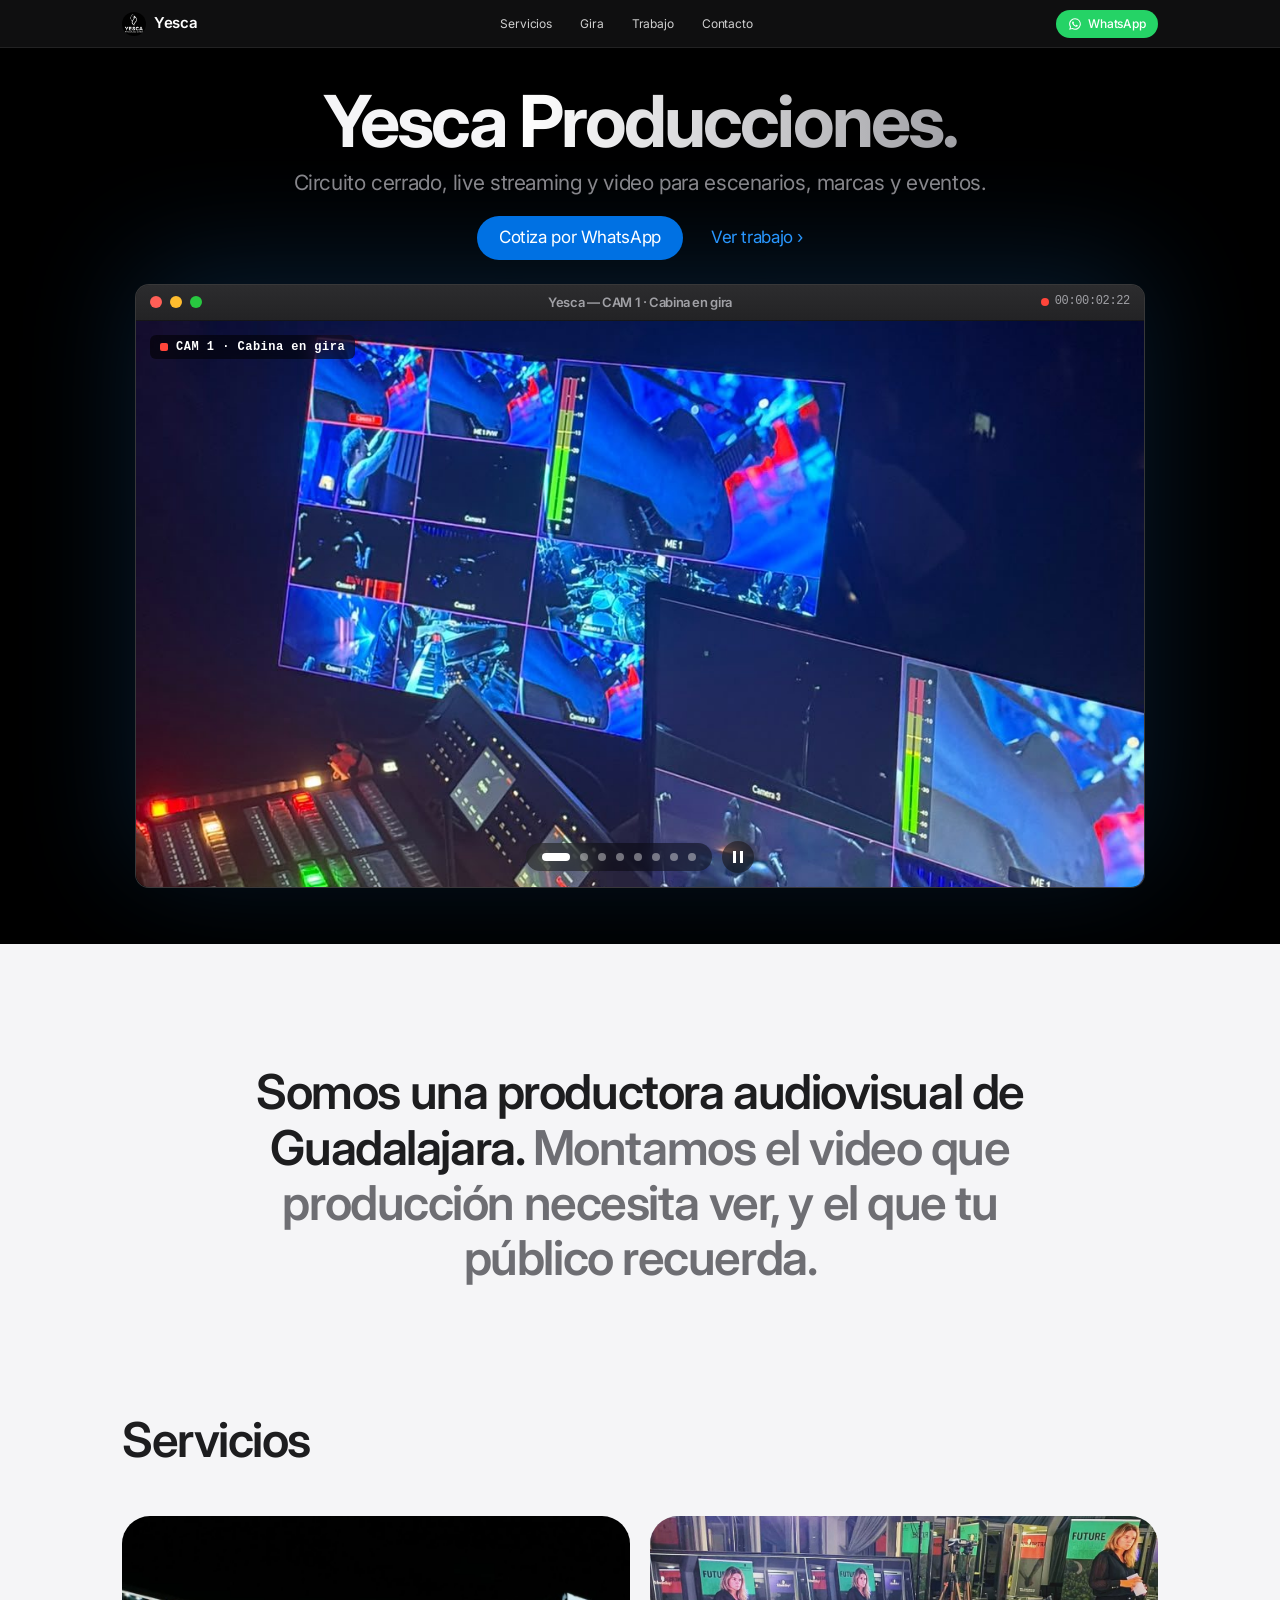
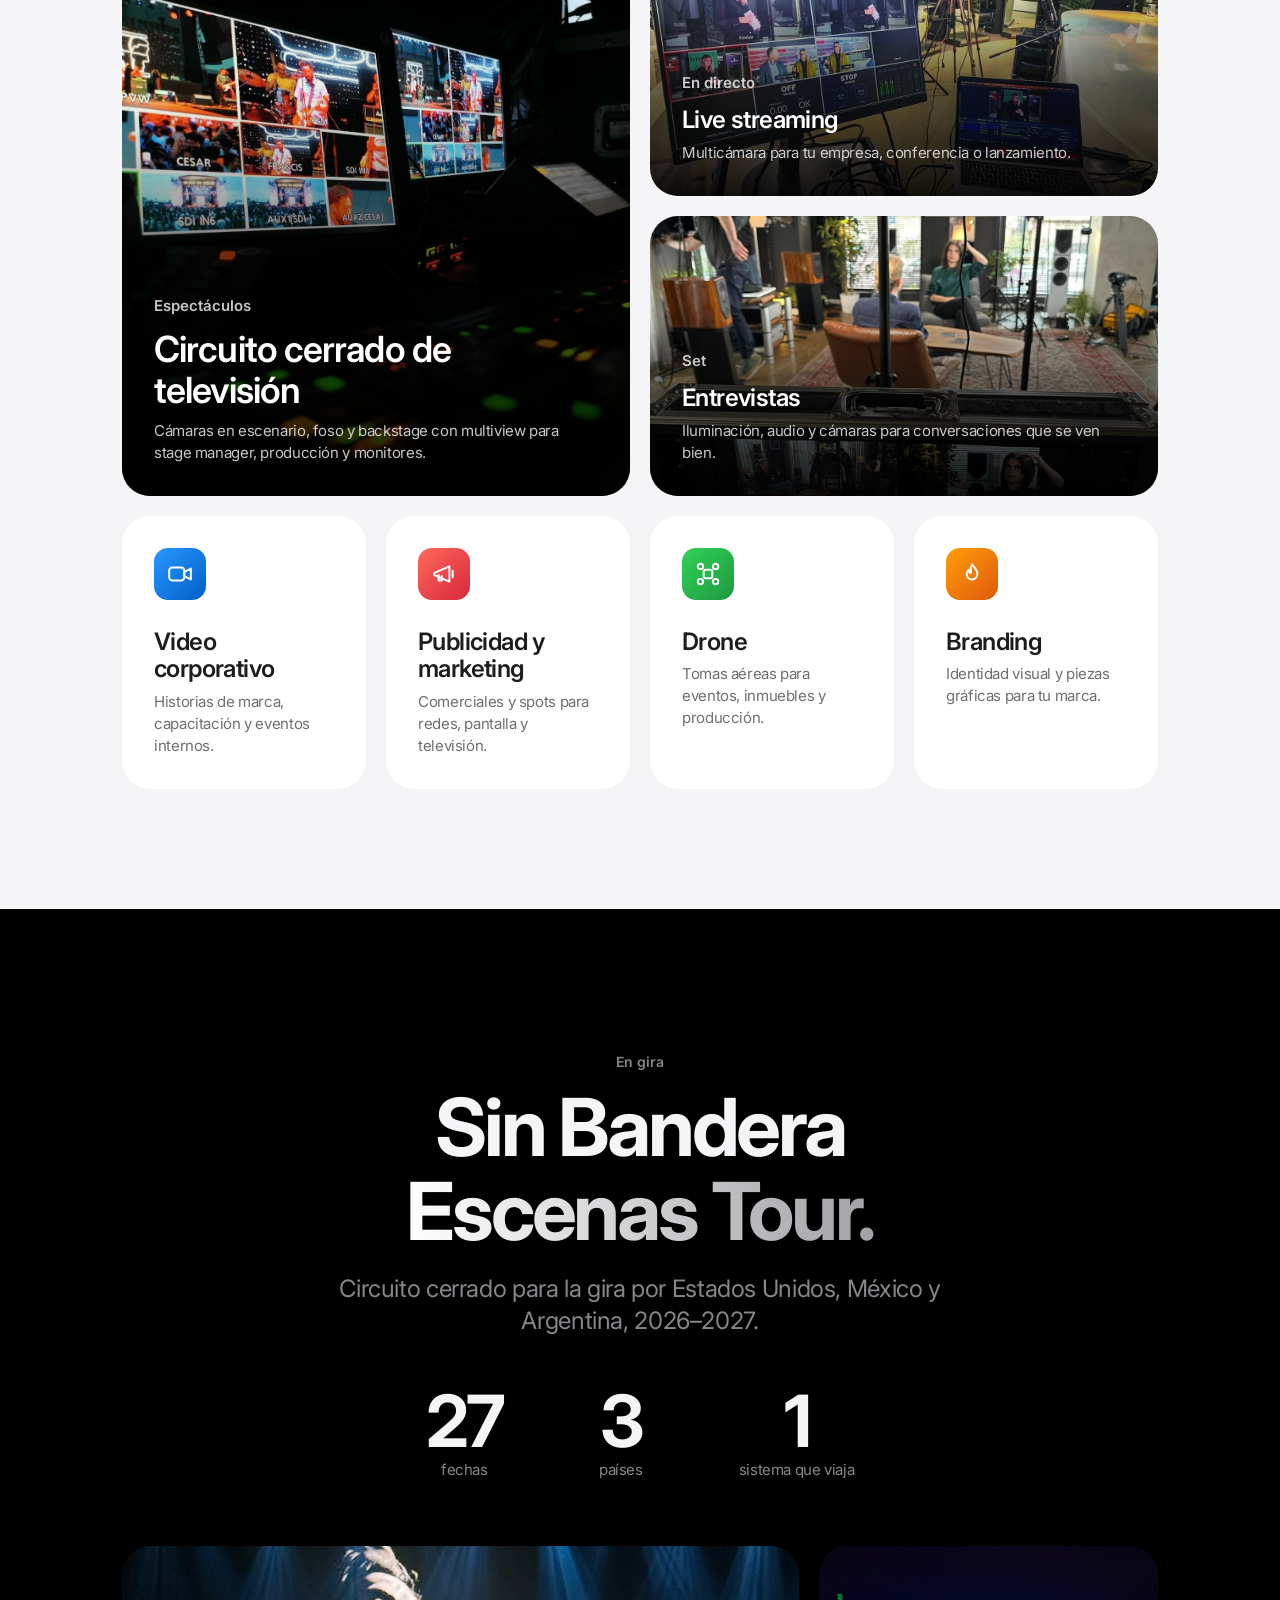
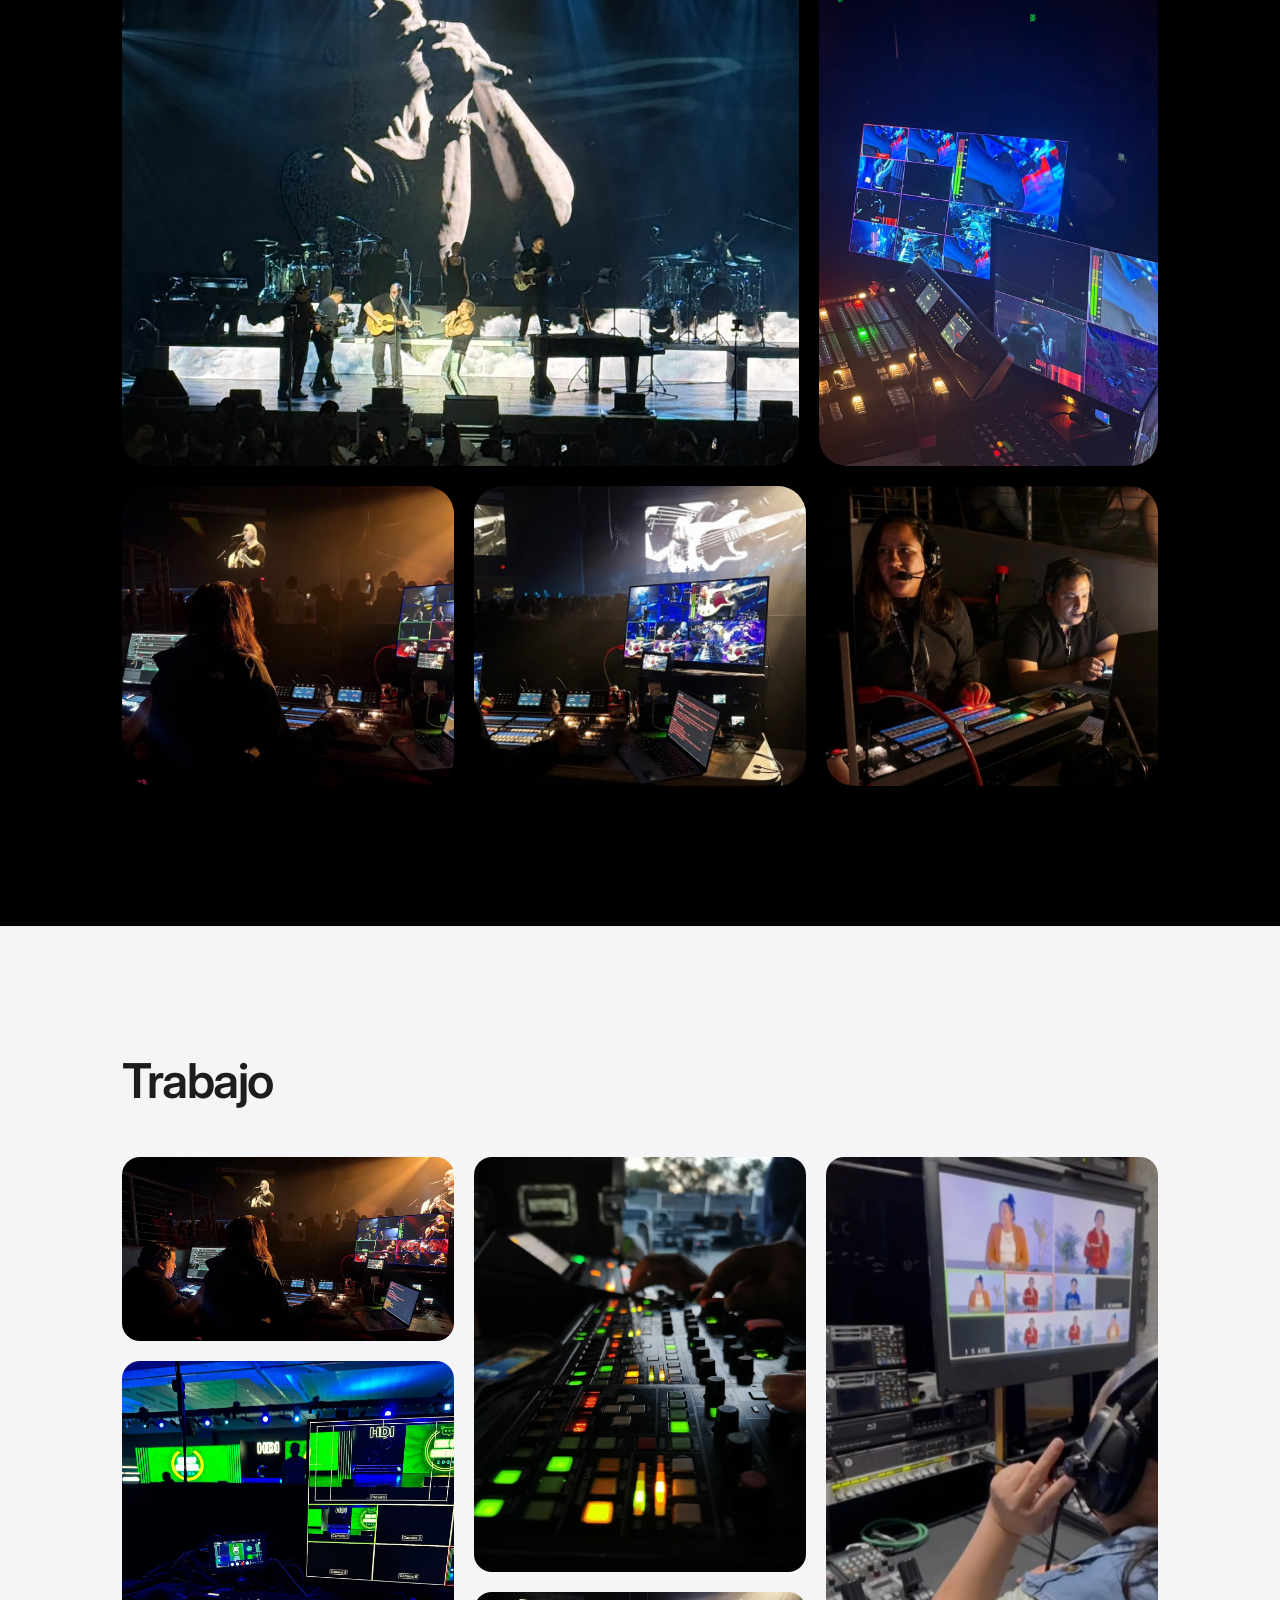
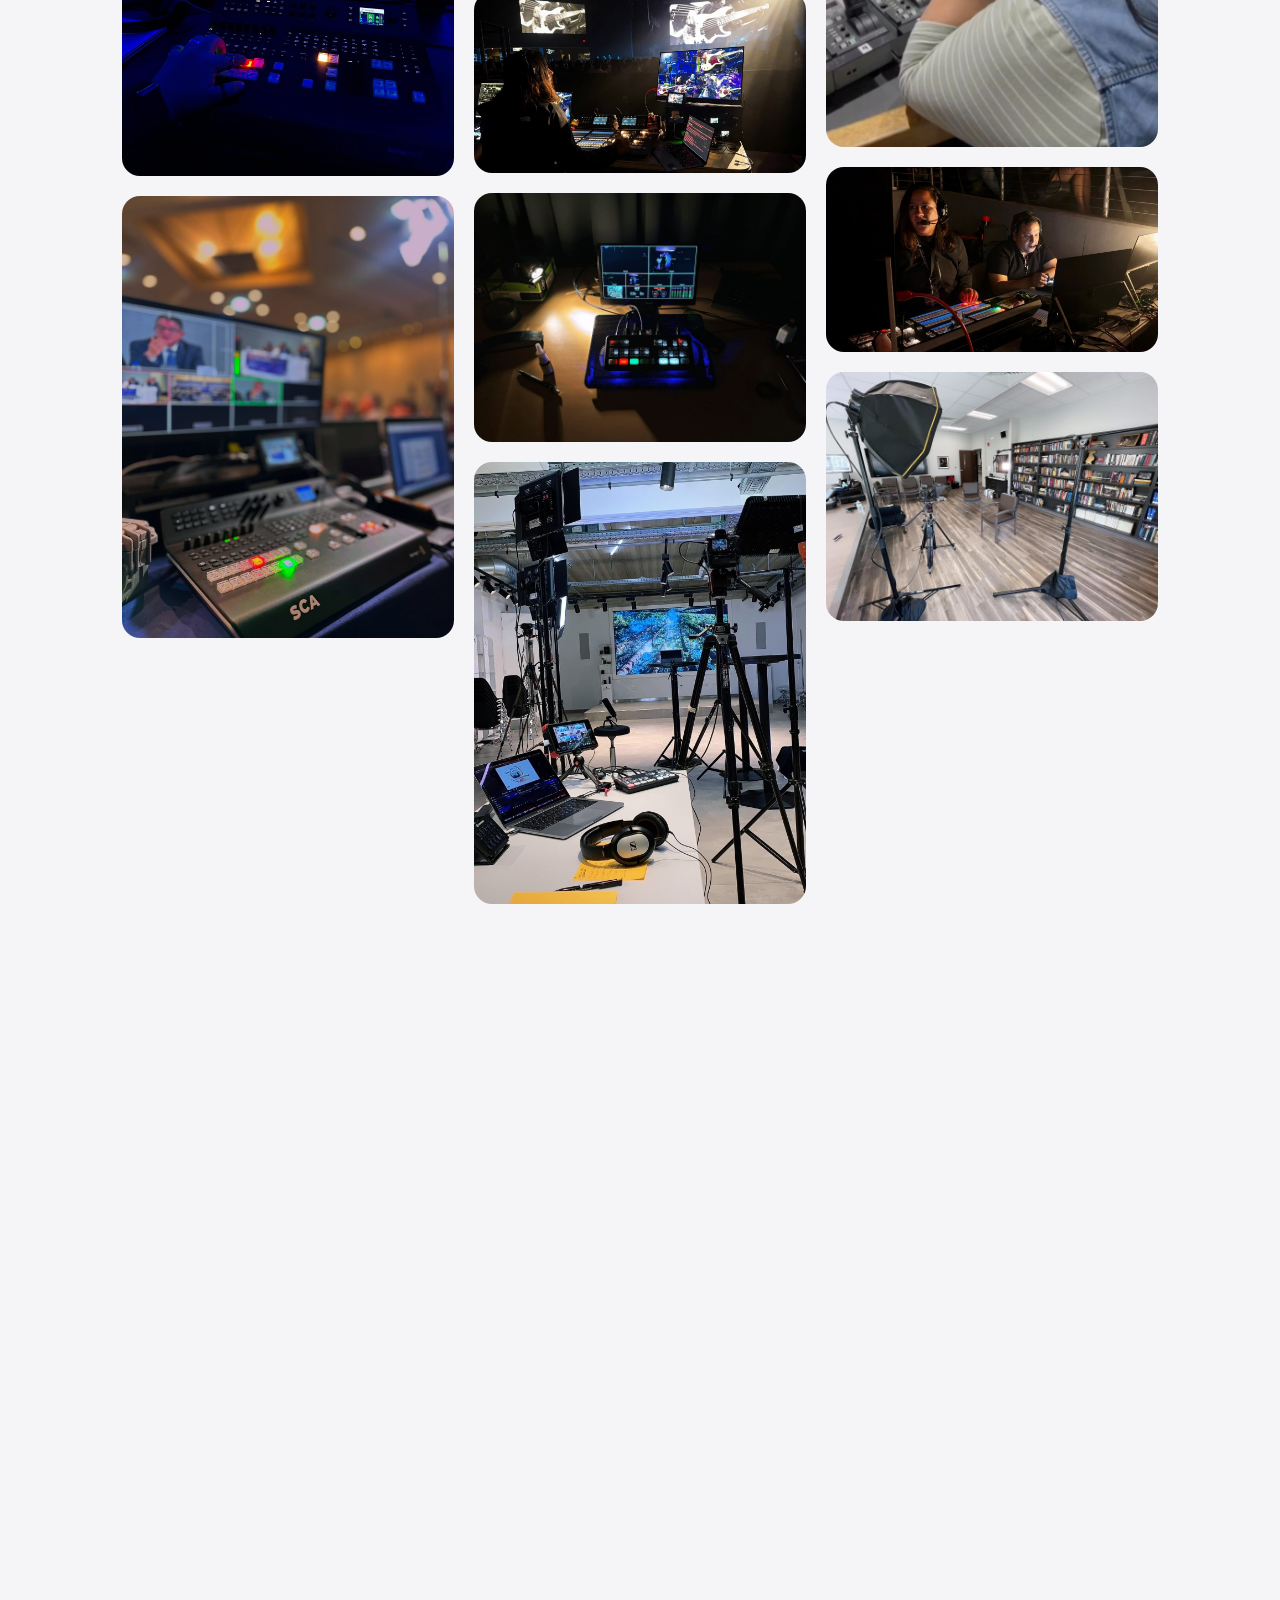
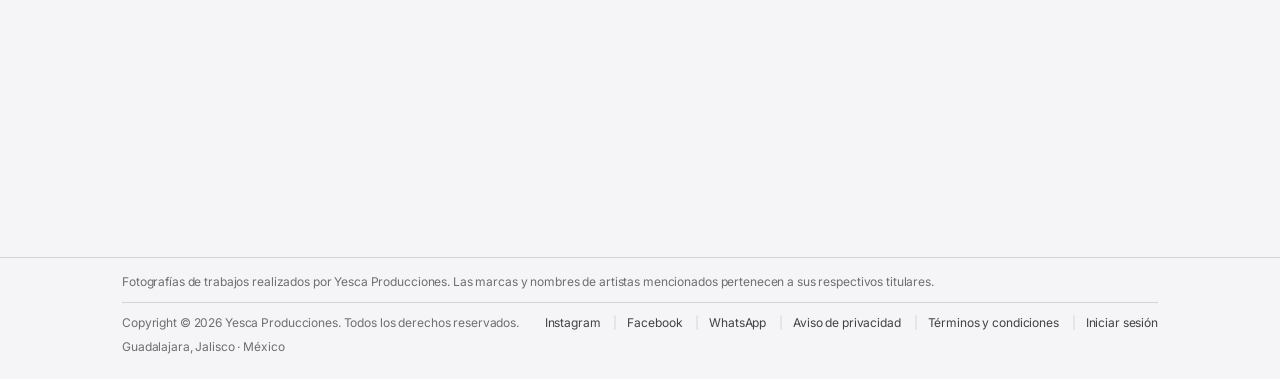
==== commit bdb58840: "Gira al día: 27 fechas, 3 países Co-Authored-By: Claude Opus 5.5 <noreply@anthropic.com>" ====
--- a/index.html
+++ b/index.html
@@ -191,10 +191,10 @@
     <div class="contenedor">
       <p class="ceja revelar">En gira</p>
       <h2 class="titulo-grande revelar">Sin Bandera<br><span class="degradado">Escenas Tour.</span></h2>
-      <p class="hero-sub revelar">Circuito cerrado para la gira por Estados Unidos, México y Sudamérica, 2026–2027.</p>
+      <p class="hero-sub revelar">Circuito cerrado para la gira por Estados Unidos, México y Argentina, 2026–2027.</p>
       <div class="cifras revelar">
-        <div><b>28</b><span>fechas</span></div>
-        <div><b>4</b><span>países</span></div>
+        <div><b>27</b><span>fechas</span></div>
+        <div><b>3</b><span>países</span></div>
         <div><b>1</b><span>sistema que viaja</span></div>
       </div>
       <div class="gira-fotos">
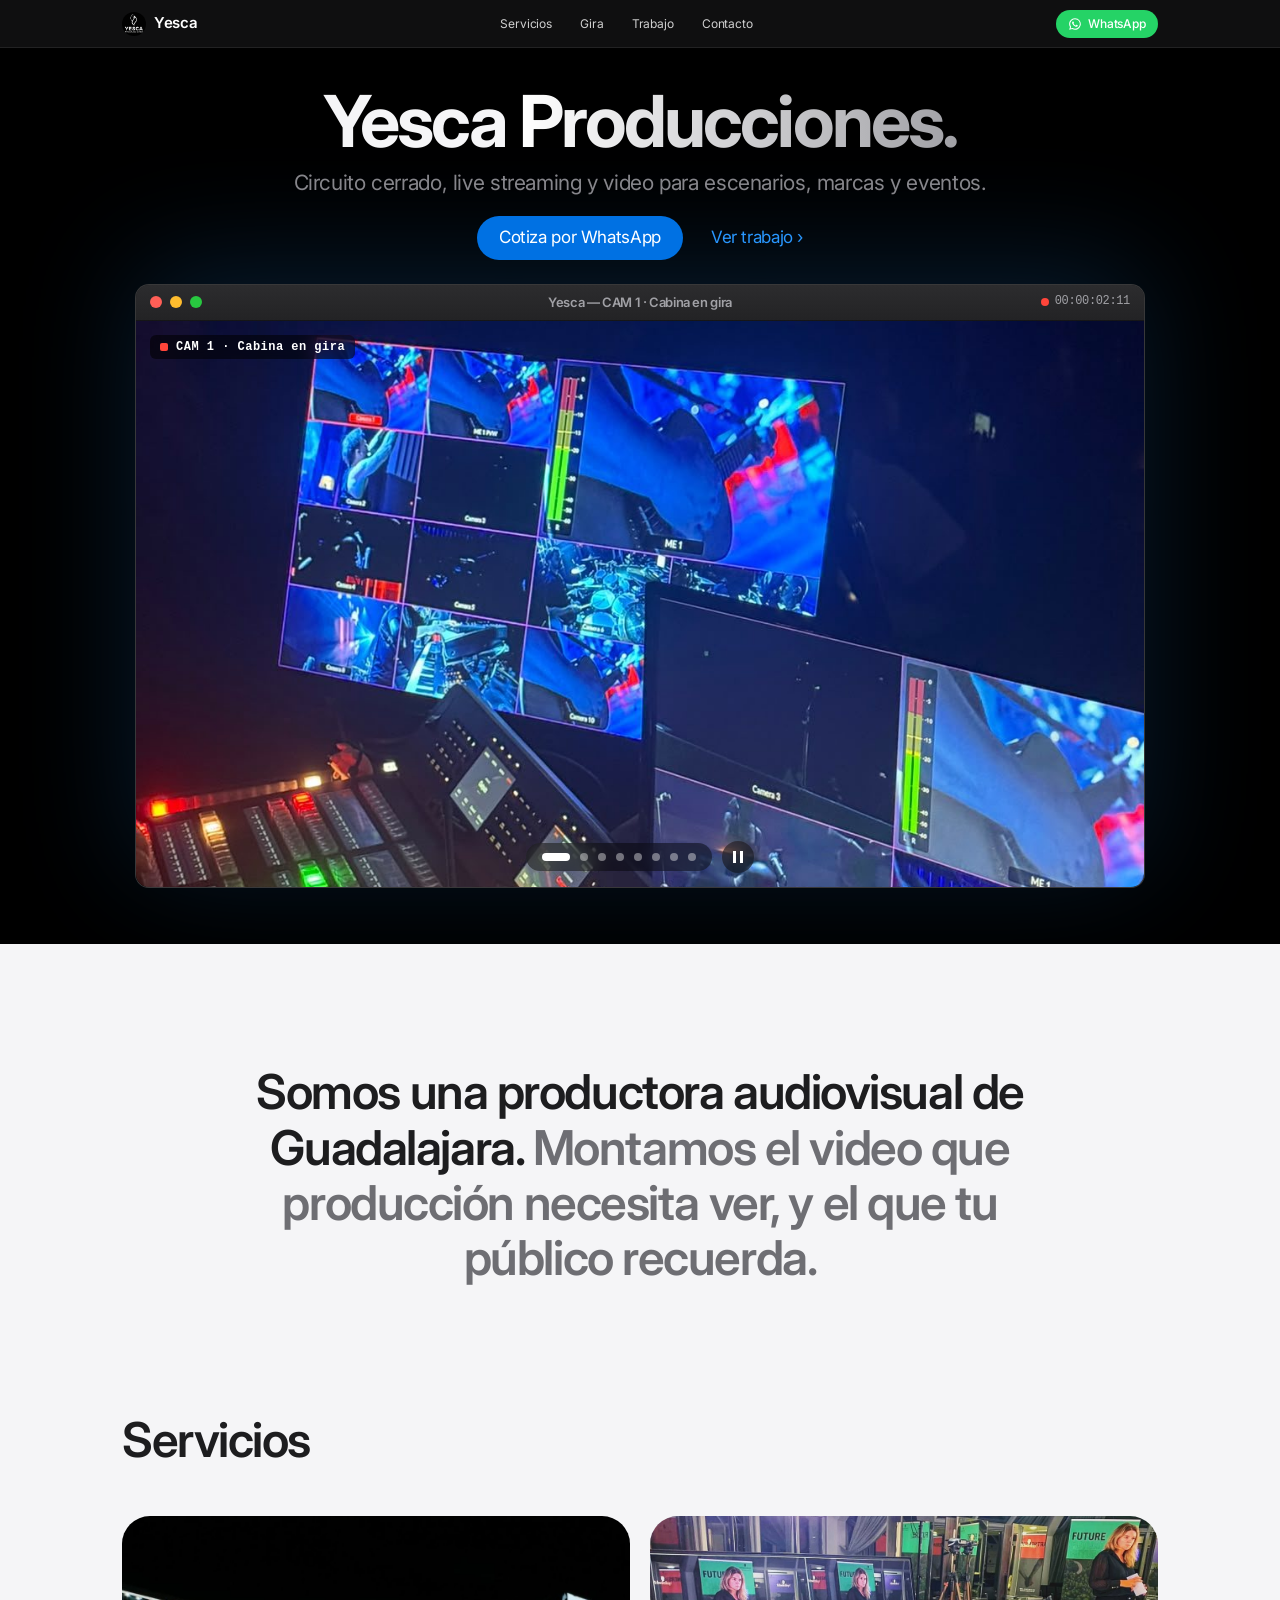
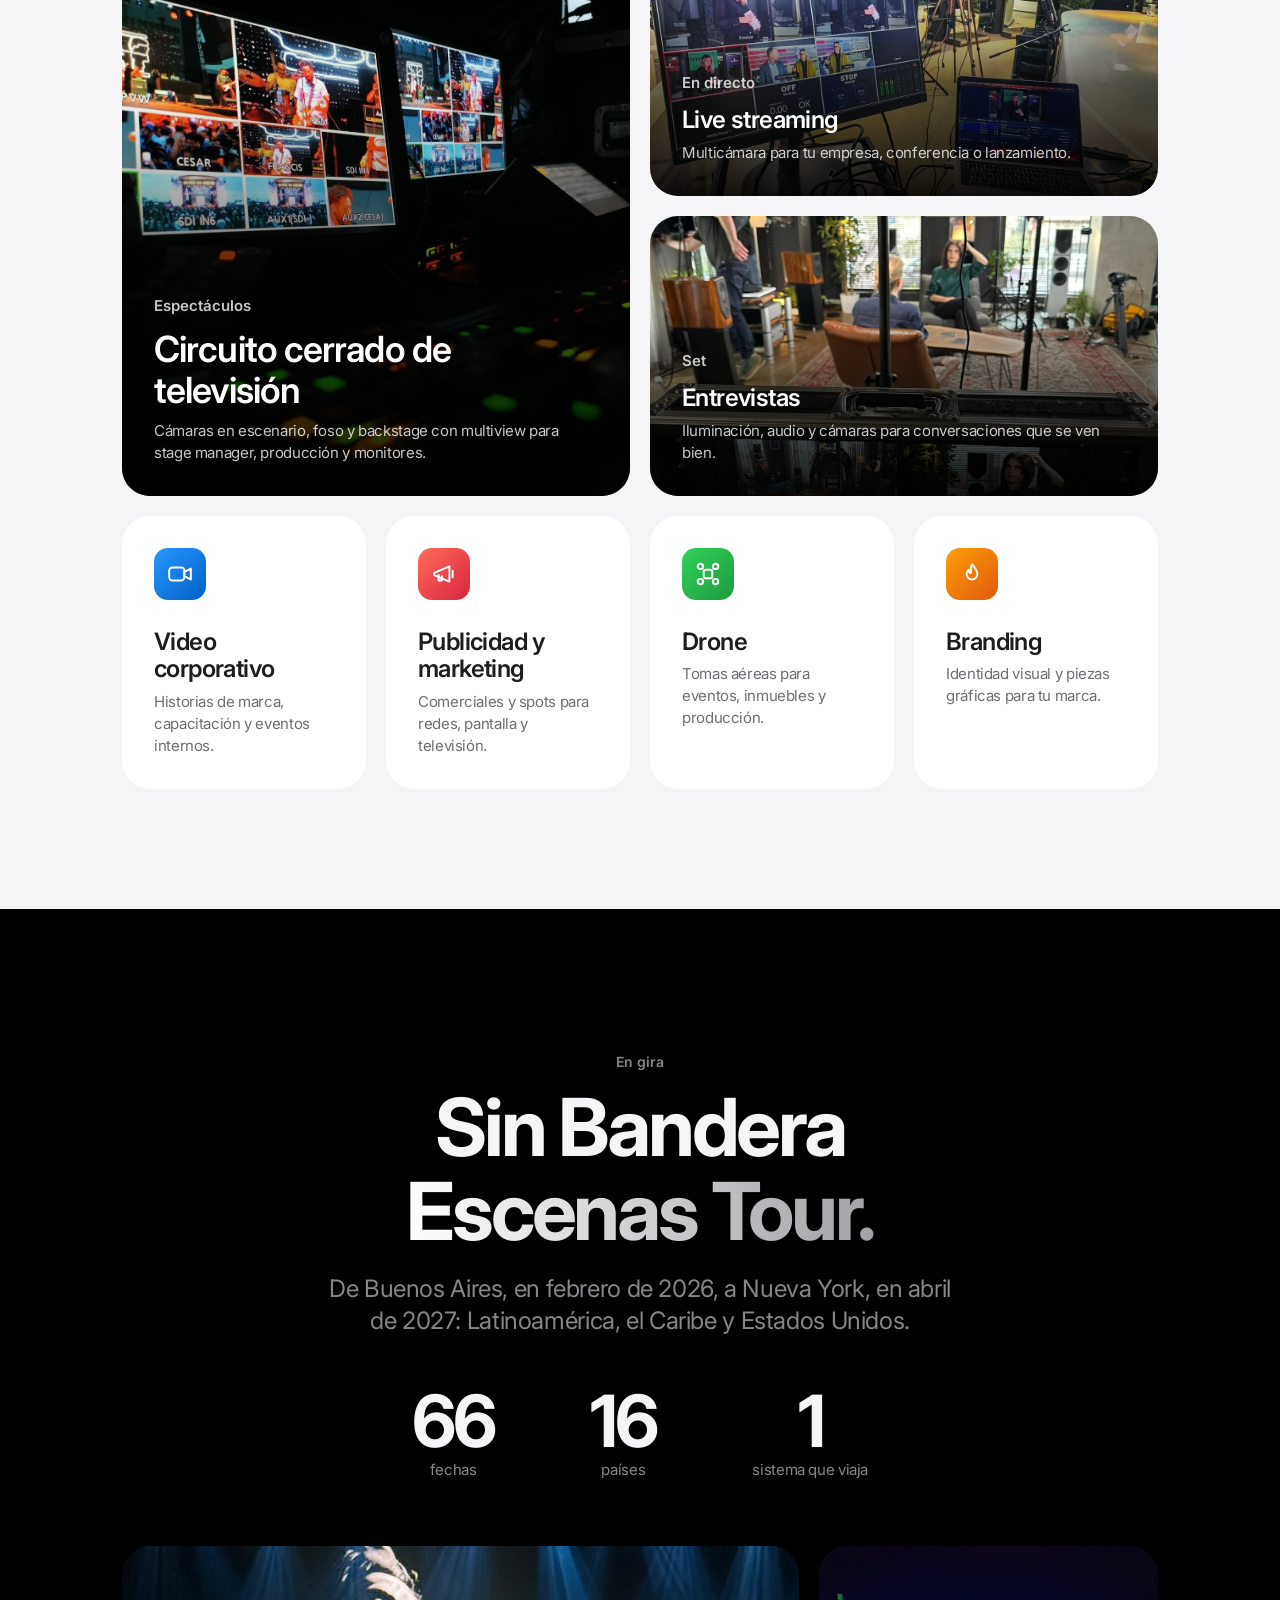
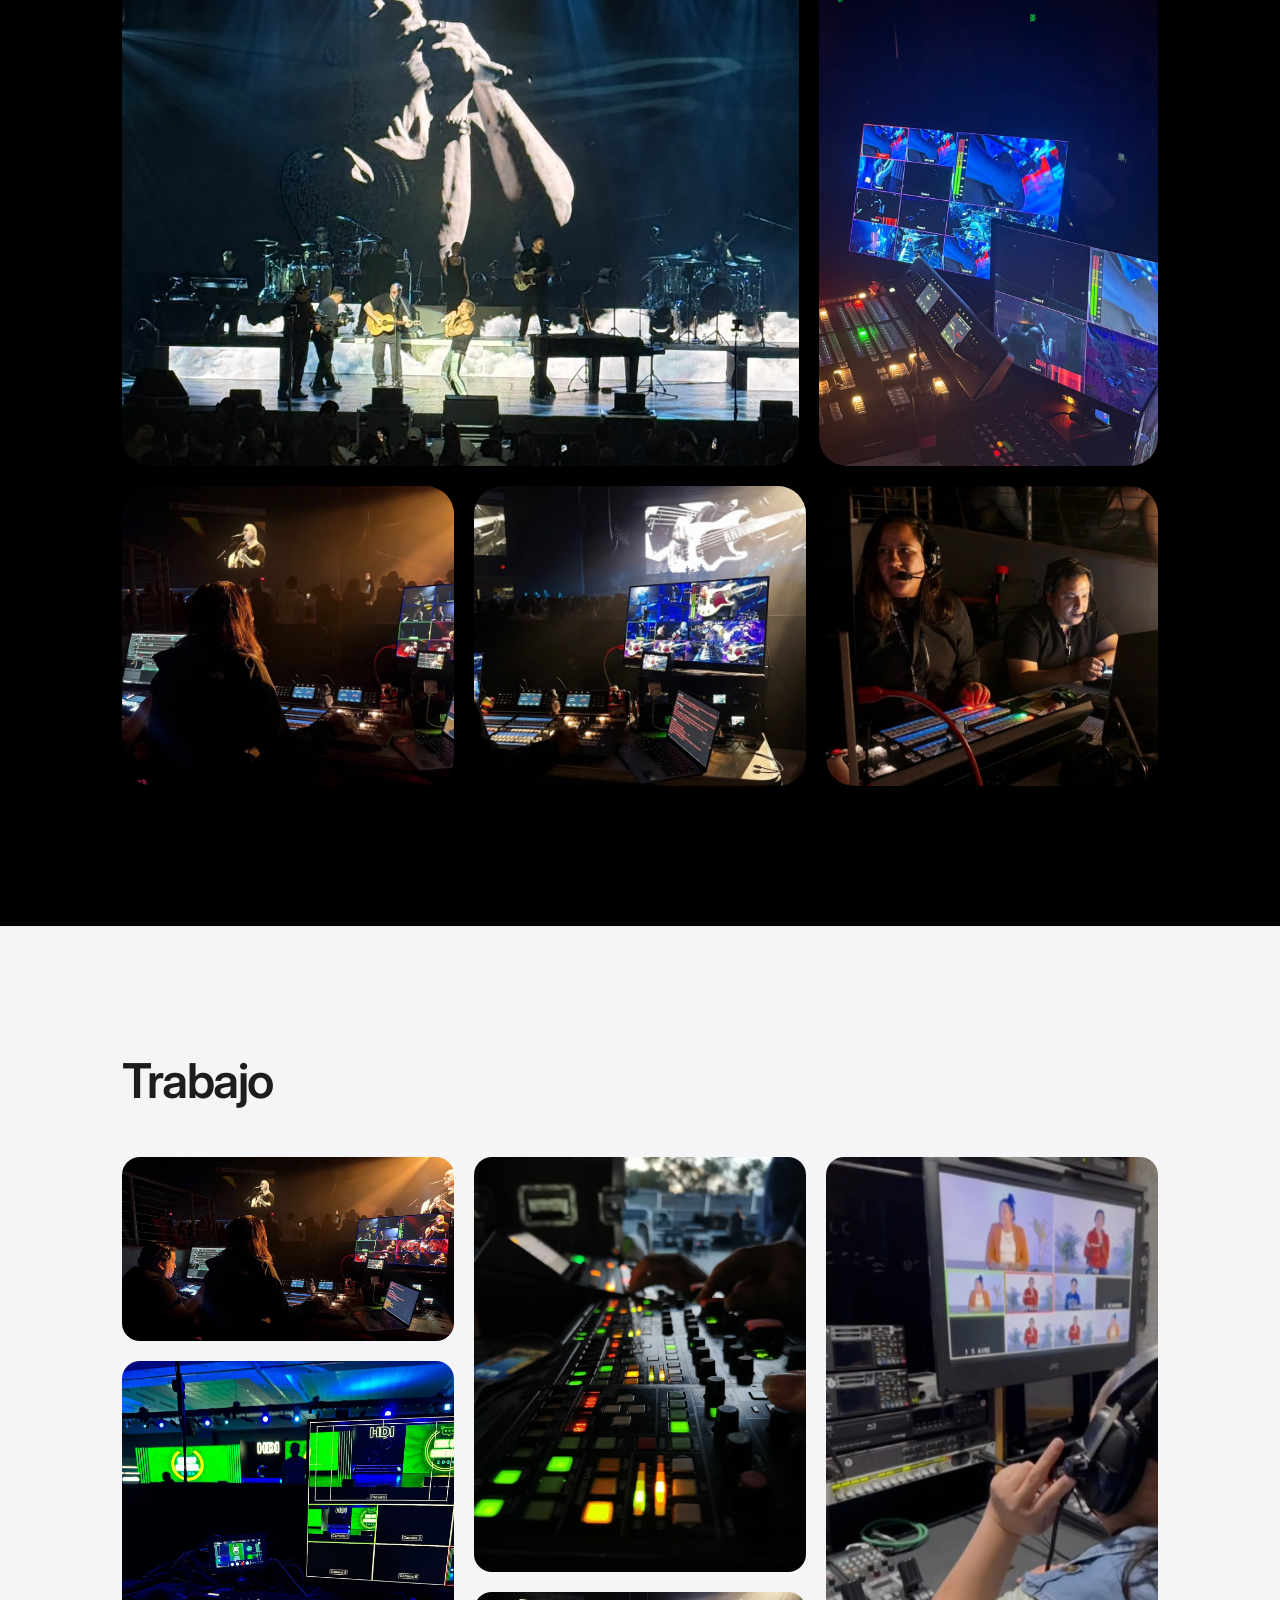
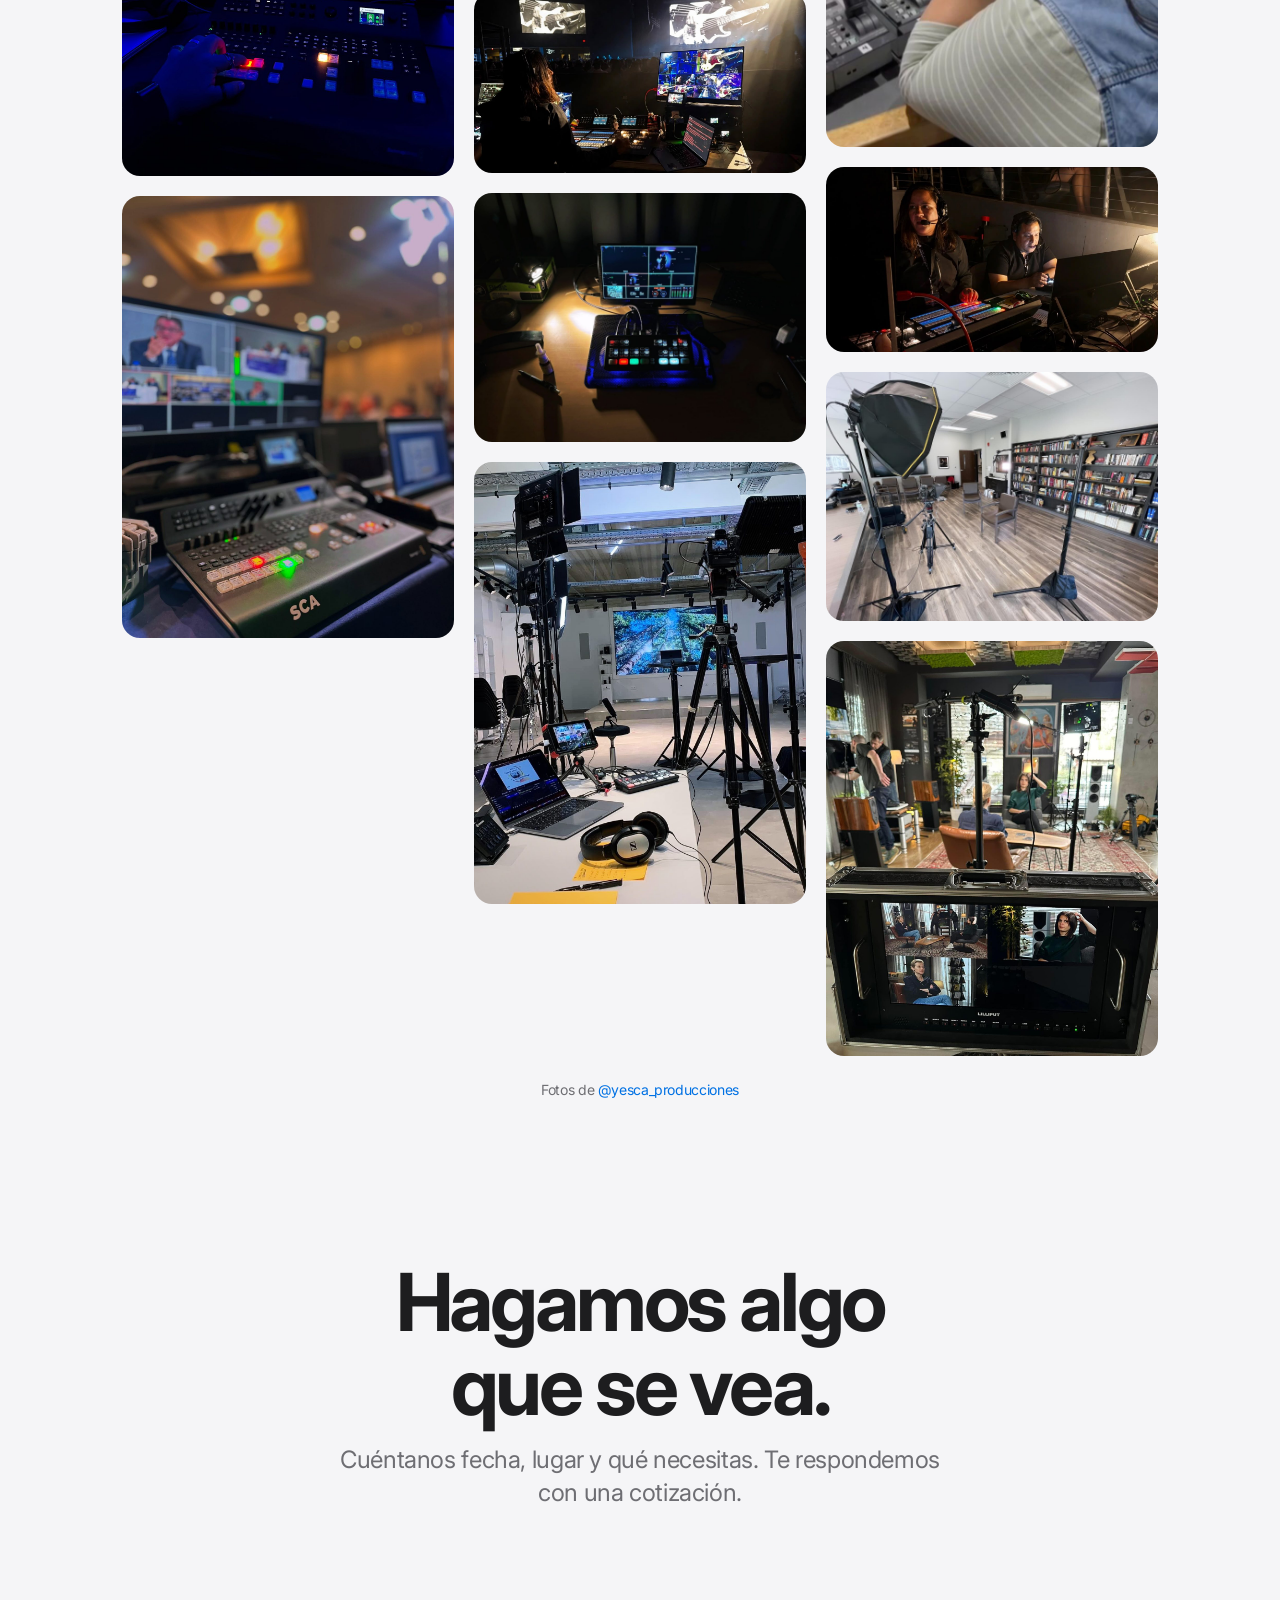
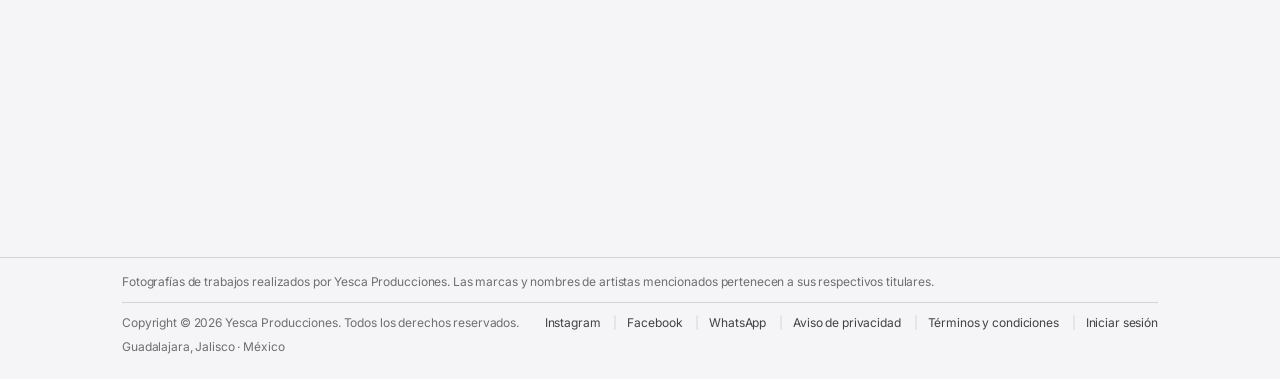
==== commit d6db23d8: "Gira: 66 fechas, 16 países Co-Authored-By: Claude Opus 5.5 <noreply@anthropic.com>" ====
--- a/index.html
+++ b/index.html
@@ -191,10 +191,10 @@
     <div class="contenedor">
       <p class="ceja revelar">En gira</p>
       <h2 class="titulo-grande revelar">Sin Bandera<br><span class="degradado">Escenas Tour.</span></h2>
-      <p class="hero-sub revelar">Circuito cerrado para la gira por Estados Unidos, México y Argentina, 2026–2027.</p>
+      <p class="hero-sub revelar">De Buenos Aires, en febrero de 2026, a Nueva York, en abril de 2027: Latinoamérica, el Caribe y Estados Unidos.</p>
       <div class="cifras revelar">
-        <div><b>27</b><span>fechas</span></div>
-        <div><b>3</b><span>países</span></div>
+        <div><b>66</b><span>fechas</span></div>
+        <div><b>16</b><span>países</span></div>
         <div><b>1</b><span>sistema que viaja</span></div>
       </div>
       <div class="gira-fotos">
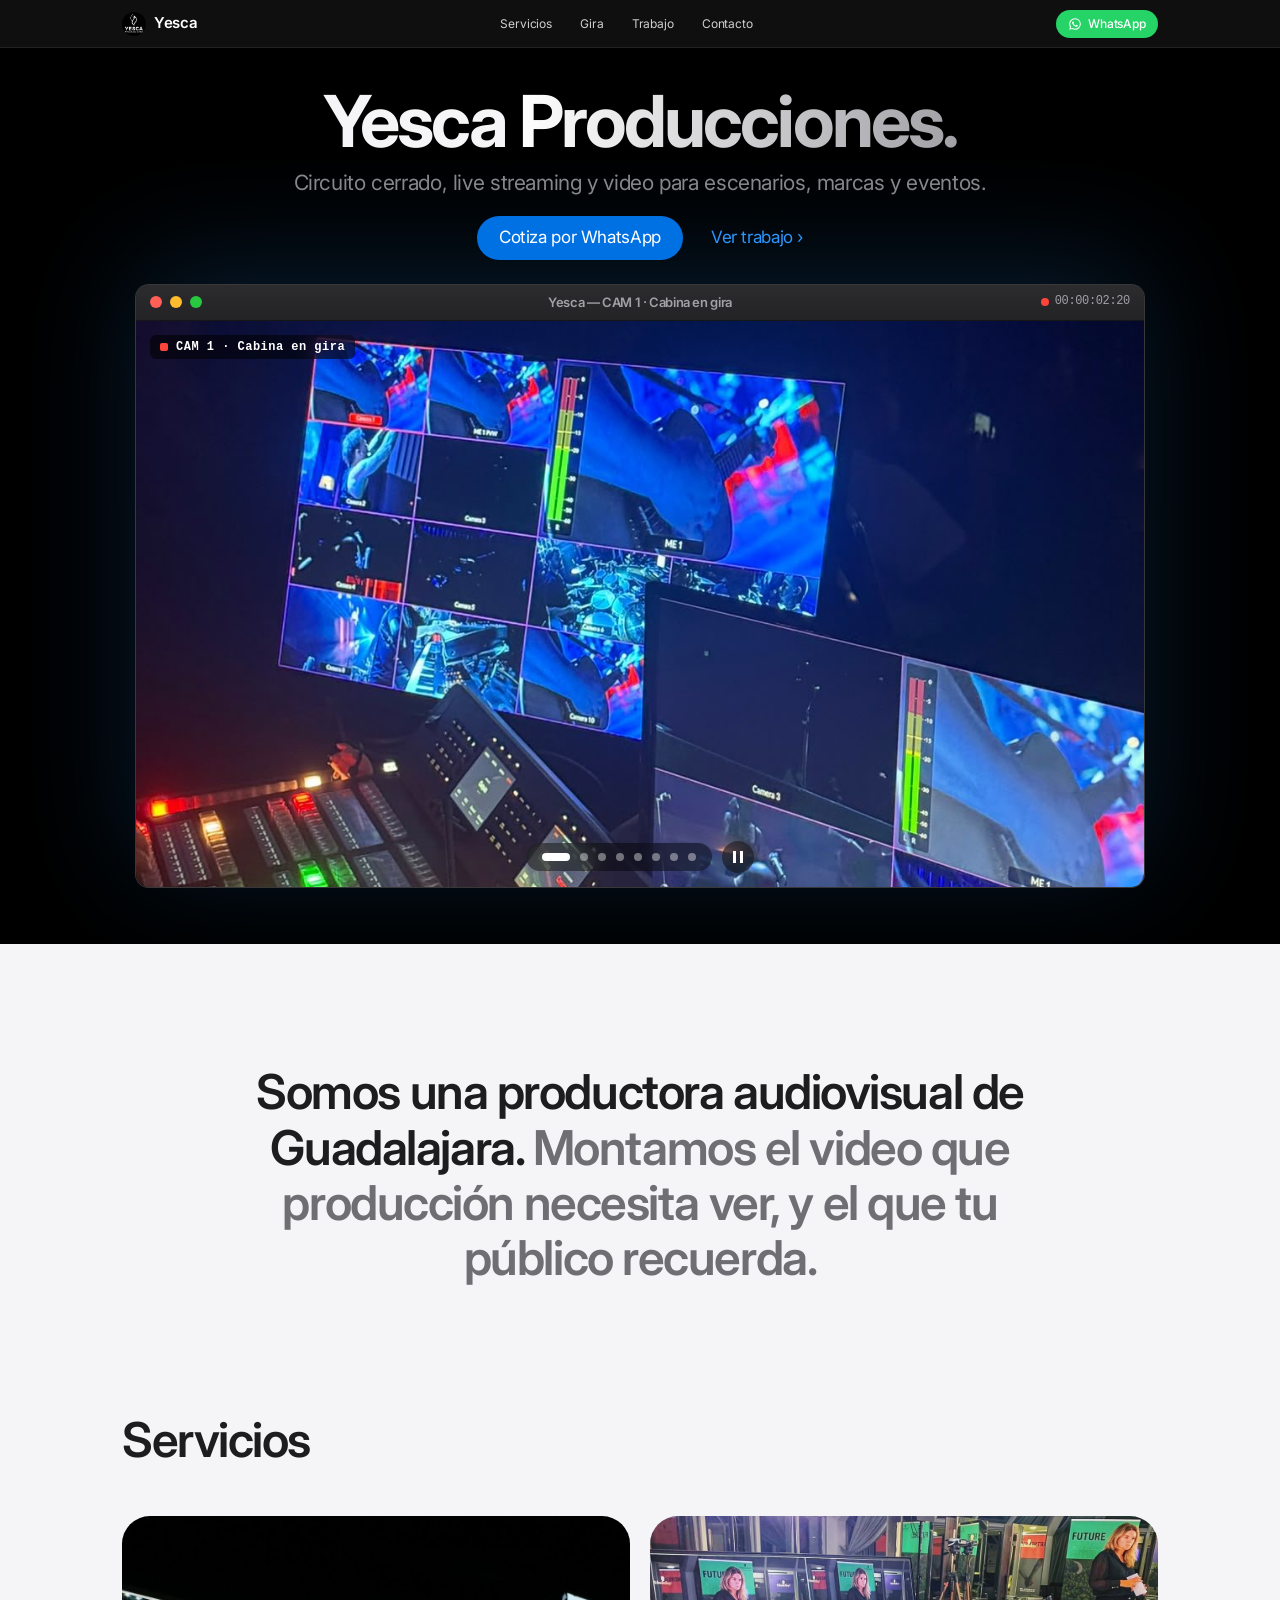
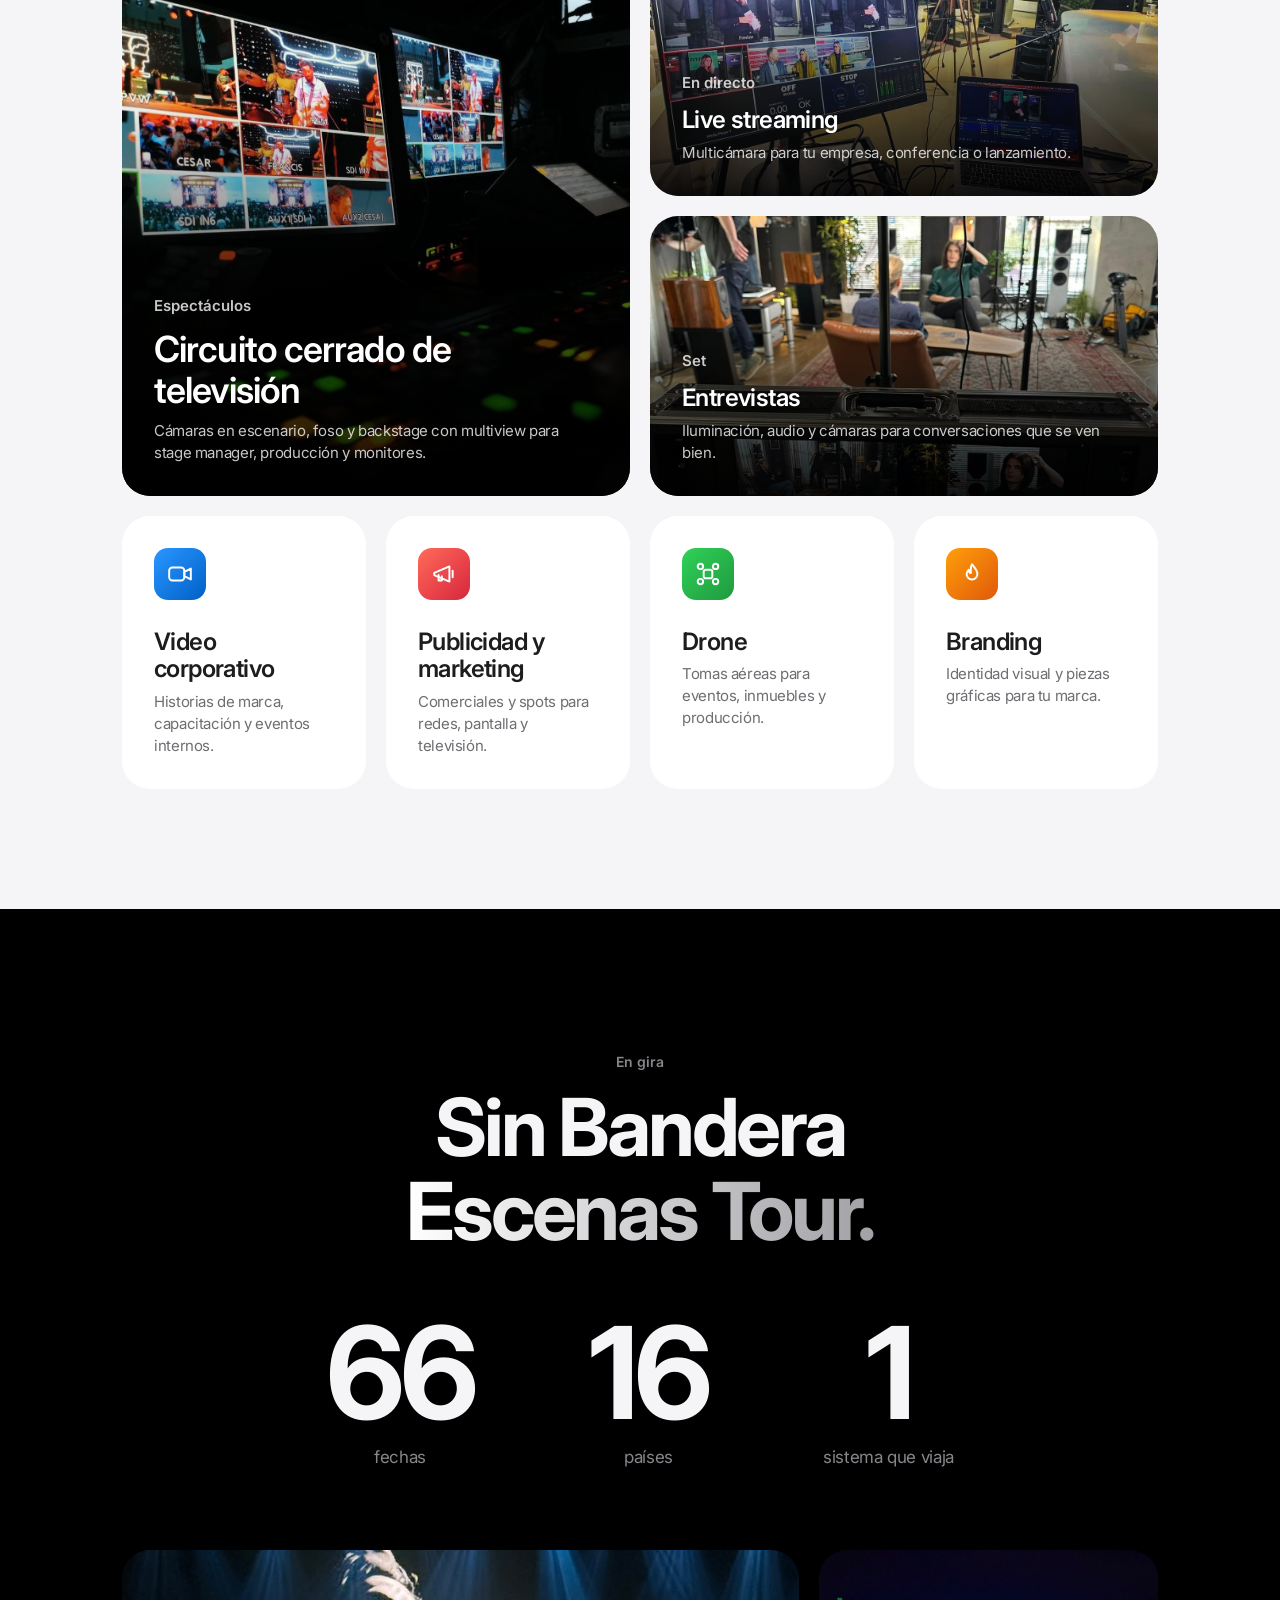
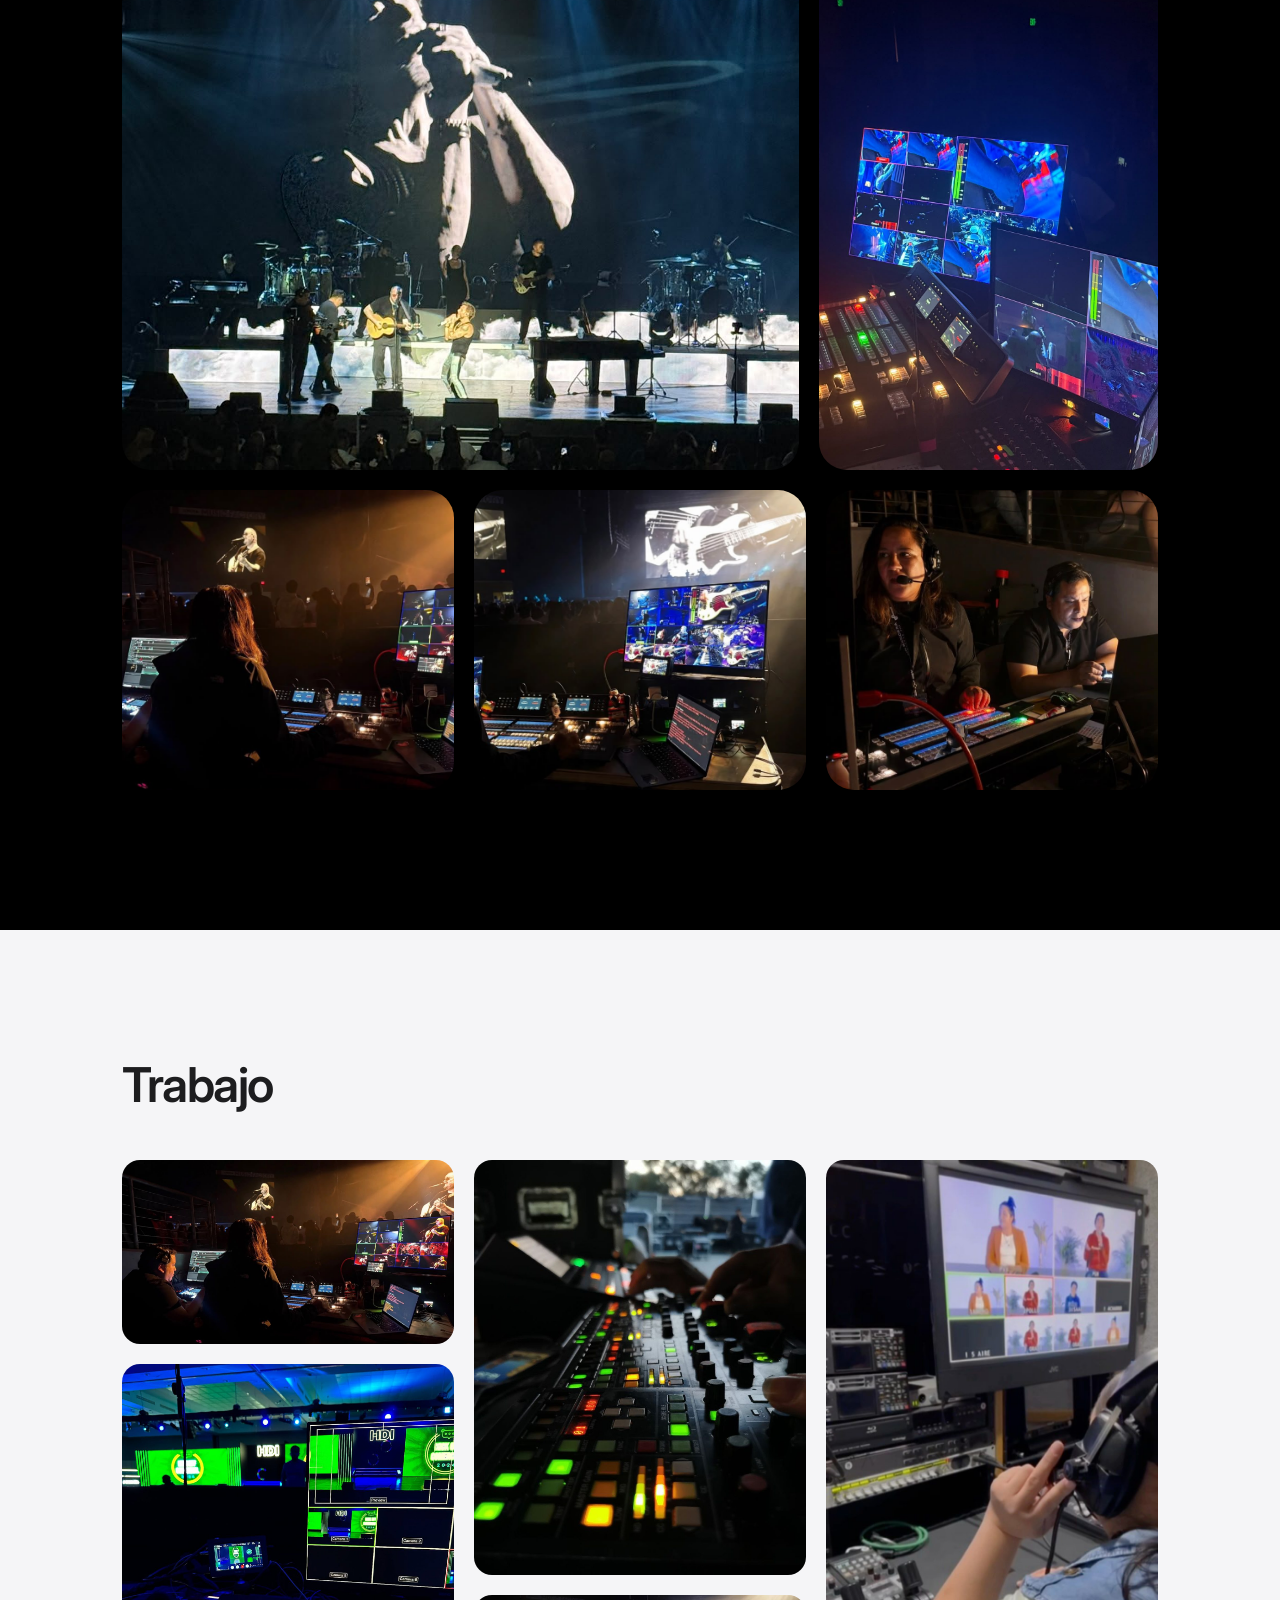
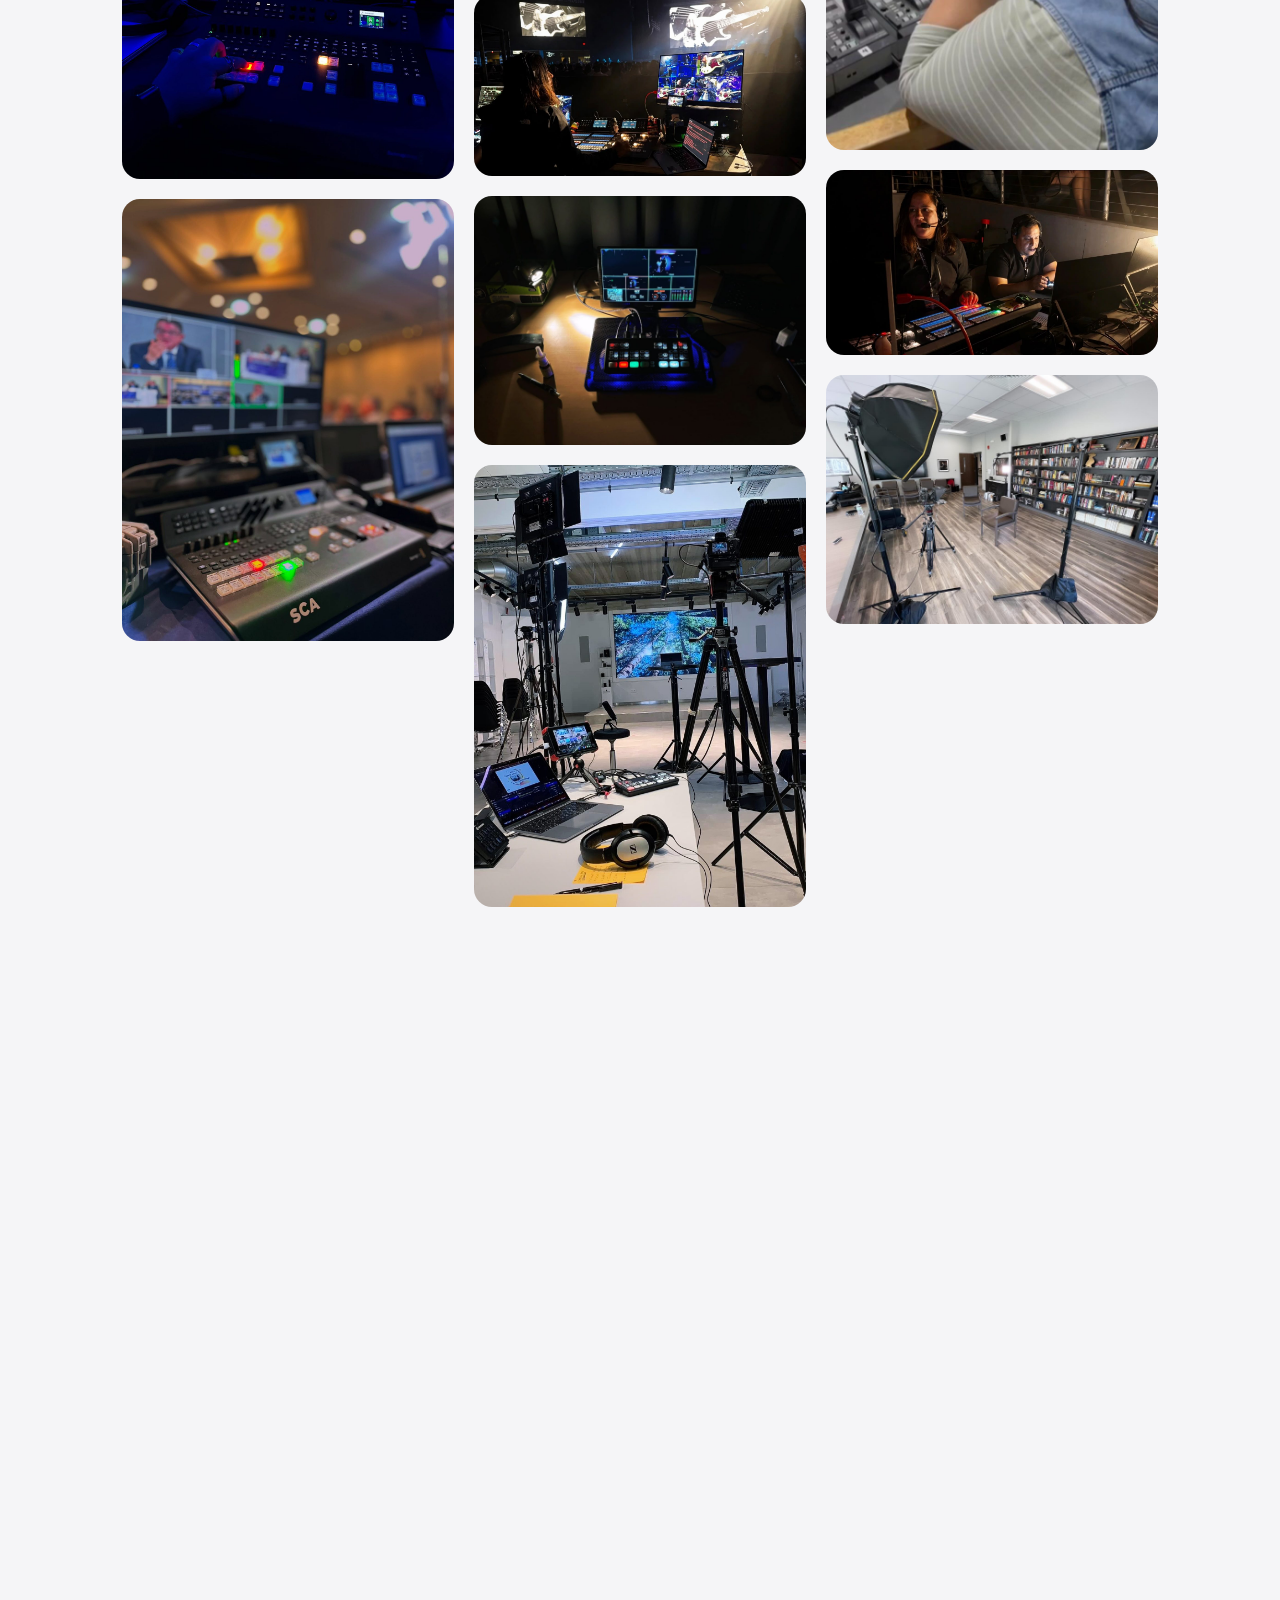
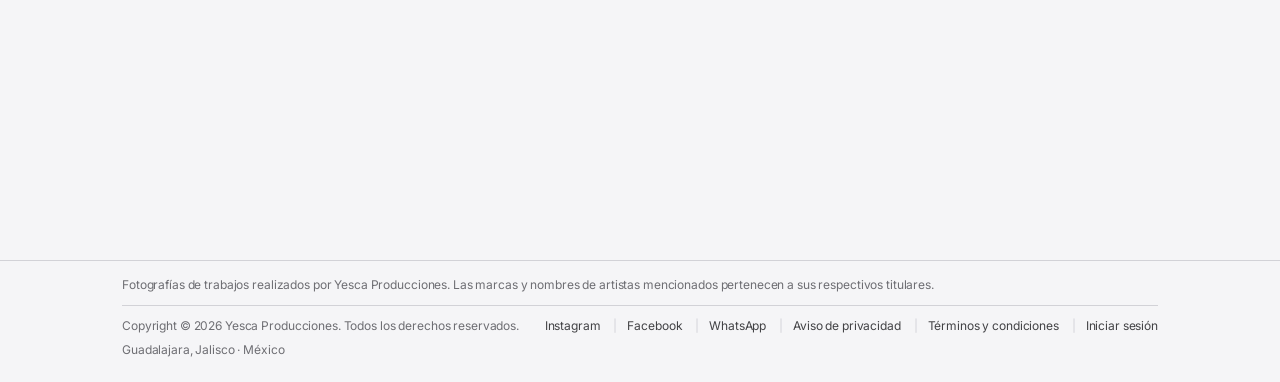
==== commit 79f70655: "Gira: solo las cifras Co-Authored-By: Claude Opus 5.5 <noreply@anthropic.com>" ====
--- a/index.html
+++ b/index.html
@@ -191,7 +191,6 @@
     <div class="contenedor">
       <p class="ceja revelar">En gira</p>
       <h2 class="titulo-grande revelar">Sin Bandera<br><span class="degradado">Escenas Tour.</span></h2>
-      <p class="hero-sub revelar">De Buenos Aires, en febrero de 2026, a Nueva York, en abril de 2027: Latinoamérica, el Caribe y Estados Unidos.</p>
       <div class="cifras revelar">
         <div><b>66</b><span>fechas</span></div>
         <div><b>16</b><span>países</span></div>
--- a/static/css/sitio.css
+++ b/static/css/sitio.css
@@ -230,9 +230,9 @@
 /* ---------- gira ---------- */
 .gira { padding: 140px 0; text-align: center; }
 .gira .hero-sub { margin-bottom: 48px; }
-.cifras { display: flex; justify-content: center; gap: clamp(32px, 8vw, 96px); margin-bottom: 64px; }
-.cifras b { display: block; font-size: clamp(48px, 7vw, 72px); font-weight: 700; letter-spacing: -0.04em; line-height: 1; }
-.cifras span { color: var(--tinta-osc-2); font-size: 15px; }
+.cifras { display: flex; justify-content: center; gap: clamp(32px, 9vw, 128px); margin: 56px 0 80px; }
+.cifras b { display: block; font-size: clamp(64px, 11vw, 128px); font-weight: 700; letter-spacing: -0.04em; line-height: 1; }
+.cifras span { display: block; margin-top: 8px; color: var(--tinta-osc-2); font-size: 17px; }
 .gira-fotos { display: grid; grid-template-columns: 2fr 1fr; gap: 20px; }
 .gira-fotos img { width: 100%; height: 520px; object-fit: cover; border-radius: var(--radio-xl); }
 .gira-fotos.tres { grid-template-columns: repeat(3, 1fr); margin-top: 20px; }
@@ -242,7 +242,10 @@
   .gira-fotos img { height: 360px; }
   .gira-fotos.tres { grid-template-columns: 1fr; }
   .gira-fotos.tres img { height: 240px; }
-  .cifras { gap: 28px; }
+  .cifras { gap: 12px; }
+  .cifras > div { flex: 1; }
+  .cifras b { font-size: 60px; }
+  .cifras span { font-size: 14px; }
 }
 
 /* ---------- galería ---------- */
